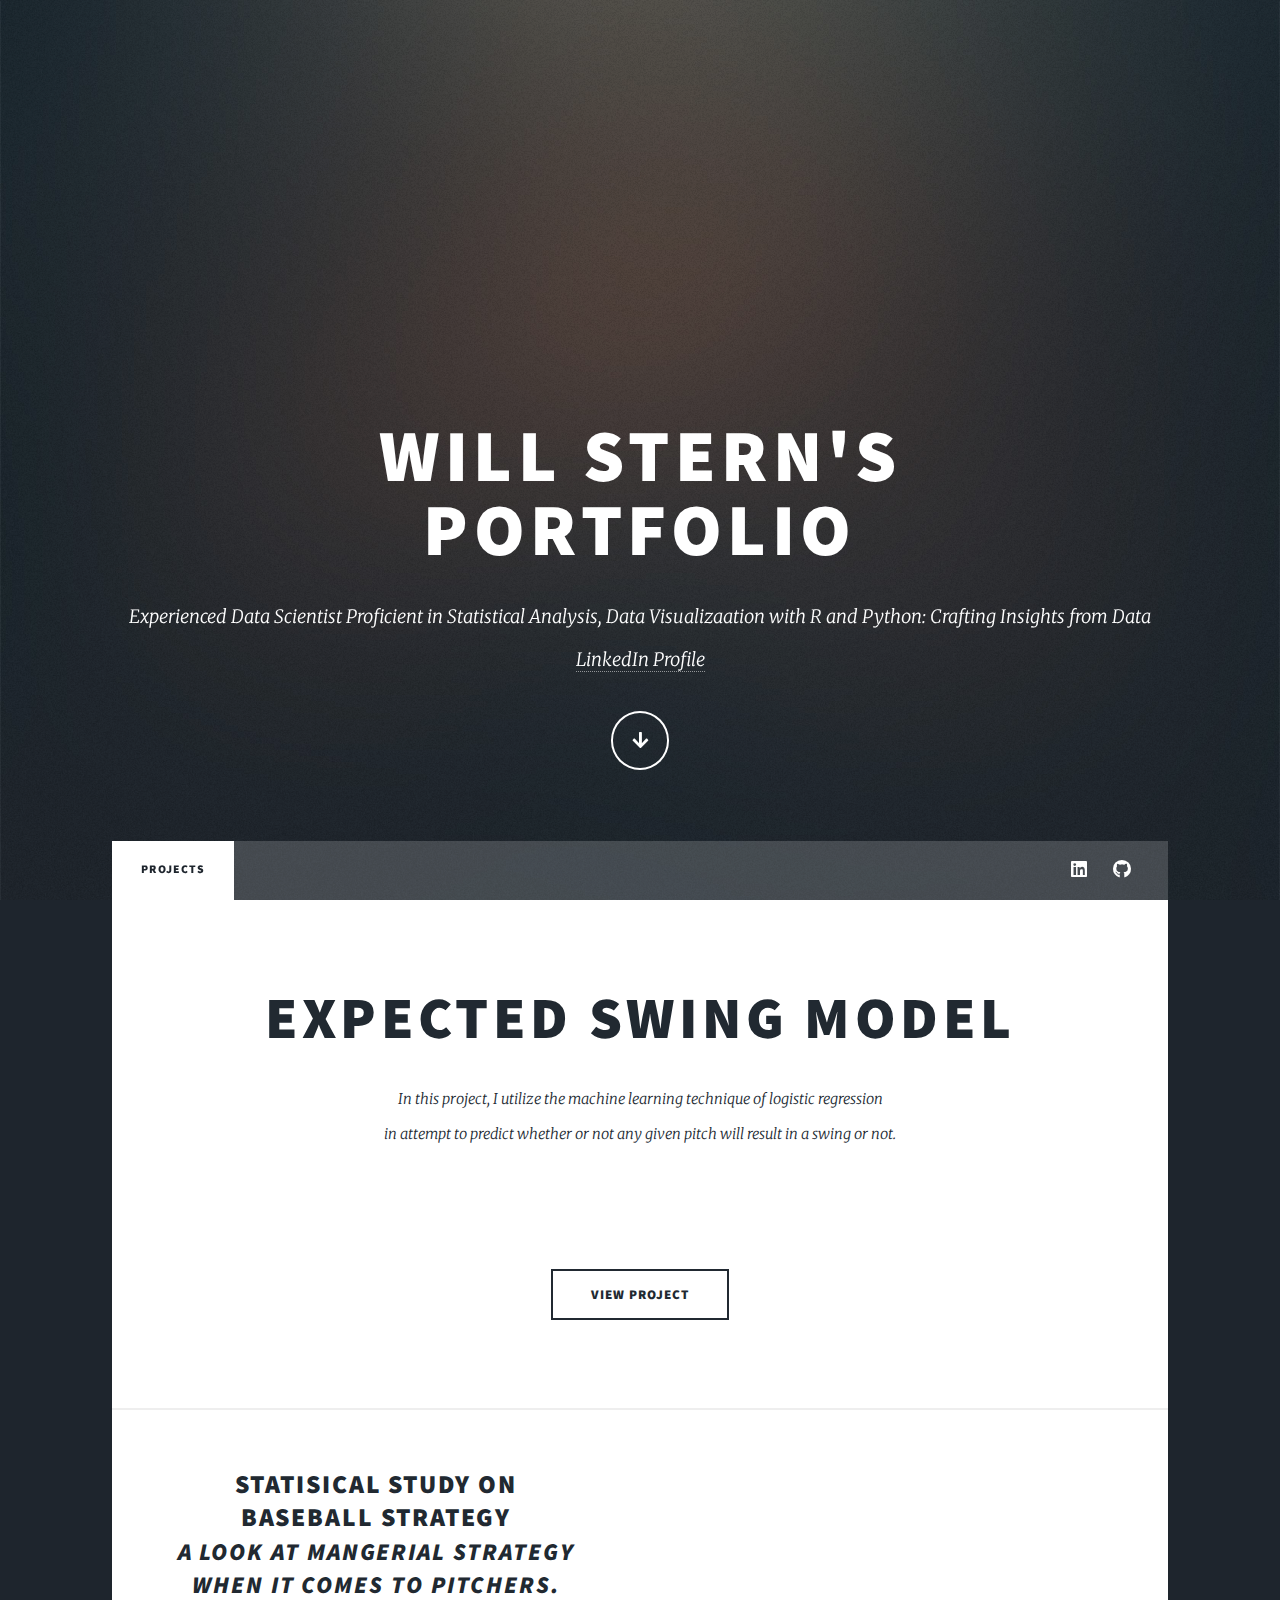
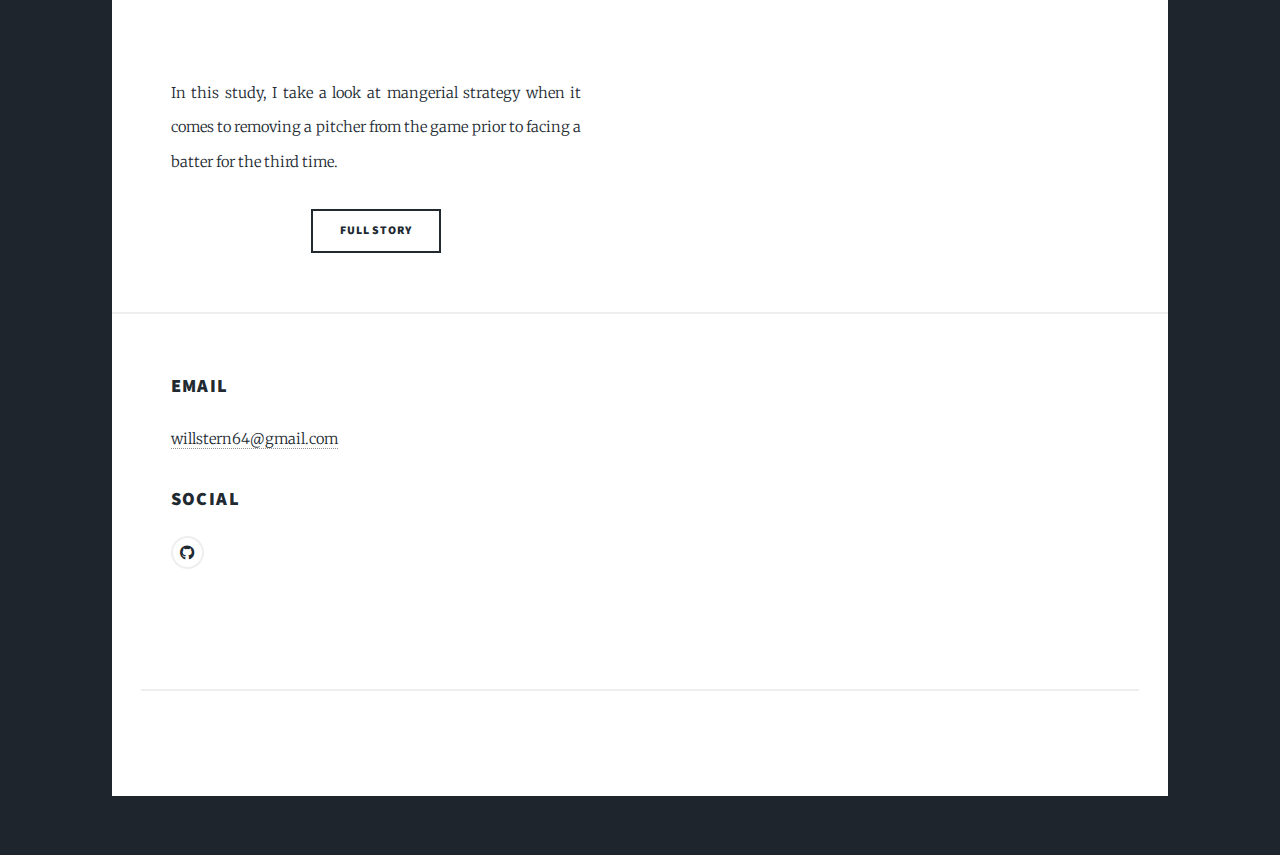
==== index.html @ 6ec664f9 "Add files via upload" ====
<!DOCTYPE HTML>
<!--
	Massively by HTML5 UP
	html5up.net | @ajlkn
	Free for personal and commercial use under the CCA 3.0 license (html5up.net/license)
-->
<html>
	<head>
		<title>Massively by HTML5 UP</title>
		<meta charset="utf-8" />
		<meta name="viewport" content="width=device-width, initial-scale=1, user-scalable=no" />
		<link rel="stylesheet" href="assets/css/main.css" />
		<noscript><link rel="stylesheet" href="assets/css/noscript.css" /></noscript>
	</head>
	<body class="is-preload">

		<!-- Wrapper -->
			<div id="wrapper" class="fade-in">

				<!-- Intro -->
					<div id="intro">
						<h1>Will Stern's<br />
						Portfolio</h1>
						<p>Experienced Data Scientist Proficient in Statistical Analysis, Data Visualizaation with R and Python: Crafting Insights from Data<br /><a href="https://www.linkedin.com/in/williamwstern/">LinkedIn Profile</a></p>
						<ul class="actions">
							<li><a href="#header" class="button icon solid solo fa-arrow-down scrolly">Continue</a></li>
						</ul>
					</div>

				<!-- Header -->
					<header id="header">
						<a href="index.html" class="logo">Portfolio</a>
					</header>

				<!-- Nav -->
					<nav id="nav">
						<ul class="links">
							<li class="active"><a href="index.html">Projects</a></li>
						</ul>
						<ul class="icons">
							<li><a href="https://www.linkedin.com/in/williamwstern/" class="icon brands fa-linkedin"><span class="label">linkedin</span></a></li>
							<li><a href="https://github.com/WillS-1/" class="icon brands fa-github"><span class="label">GitHub</span></a></li>
						</ul>
					</nav>

				<!-- Main -->
					<div id="main">

						<!-- Featured Post -->
							<article class="post featured">
								<header class="major">
									
									<h2><a href="https://github.com/WillS-1/expected_swing_model">Expected Swing Model<br /></a></h2>
									<p>In this project, I utilize the machine learning technique of logistic regression<br />
									in attempt to predict whether or not any given pitch will result in a swing or not.</p>
								</header>
								<a href="https://github.com/WillS-1/expected_swing_model" class="image main"><img src="https://www.shutterstock.com/image-photo/baseball-player-throws-ball-on-600nw-1131760214.jpg" alt="" /></a>
								<ul class="actions special">
									<li><a href="https://github.com/WillS-1/expected_swing_model" class="button large">View Project</a></li>
								</ul>
							</article>

						<!-- Posts -->
							<section class="posts">
								<article>
									<header>
										
										<h2><a href="https://github.com/WillS-1/third-time-through-lineup">Statisical Study on Baseball Strategy<br />
										<span style = "font-size: 24px; font-style: italic;">A look at mangerial strategy when it comes to pitchers.</span></a></h2>
									</header>
									<a href="https://github.com/WillS-1/third-time-through-lineup" class="image fit"><img src="http://www.publicdomainpictures.net/pictures/110000/velka/baseball-pitcher.jpg" alt="" /></a>
									<p>In this study, I take a look at mangerial strategy when it comes to
										removing a pitcher from the game prior to facing a batter for the
										third time.</p>
									<ul class="actions special">
										<li><a href="https://github.com/WillS-1/third-time-through-lineup" class="button">Full Story</a></li>
									</ul>
								</article>
								
								
								
								
								
							</section>

					


			

						<section class="split contact">
							<section>
								<h3>Email</h3>
								<p><a href="#">willstern64@gmail.com</a></p>
							</section>
							<section>
								<h3>Social</h3>
								<ul class="icons alt">
									<li><a href="https://github.com/WillS-1/" class="icon brands alt fa-github"><span class="label">GitHub</span></a></li>
								</ul>
							</section>
						</section>
					</footer>

				<!-- Copyright -->
					<div id="copyright">
						<ul><li>&copy; Untitled</li><li>Design: <a href="https://html5up.net">HTML5 UP</a></li></ul>
					</div>

			</div>

		<!-- Scripts -->
			<script src="assets/js/jquery.min.js"></script>
			<script src="assets/js/jquery.scrollex.min.js"></script>
			<script src="assets/js/jquery.scrolly.min.js"></script>
			<script src="assets/js/browser.min.js"></script>
			<script src="assets/js/breakpoints.min.js"></script>
			<script src="assets/js/util.js"></script>
			<script src="assets/js/main.js"></script>

	</body>
</html>
---- assets/css/main.css ----
@import url(fontawesome-all.min.css);
@import url("https://fonts.googleapis.com/css?family=Merriweather:300,700,300italic,700italic|Source+Sans+Pro:900");

/*
	Massively by HTML5 UP
	html5up.net | @ajlkn
	Free for personal and commercial use under the CCA 3.0 license (html5up.net/license)
*/

html, body, div, span, applet, object,
iframe, h1, h2, h3, h4, h5, h6, p, blockquote,
pre, a, abbr, acronym, address, big, cite,
code, del, dfn, em, img, ins, kbd, q, s, samp,
small, strike, strong, sub, sup, tt, var, b,
u, i, center, dl, dt, dd, ol, ul, li, fieldset,
form, label, legend, table, caption, tbody,
tfoot, thead, tr, th, td, article, aside,
canvas, details, embed, figure, figcaption,
footer, header, hgroup, menu, nav, output, ruby,
section, summary, time, mark, audio, video {
	margin: 0;
	padding: 0;
	border: 0;
	font-size: 100%;
	font: inherit;
	vertical-align: baseline;}

article, aside, details, figcaption, figure,
footer, header, hgroup, menu, nav, section {
	display: block;}

body {
	line-height: 1;
}

ol, ul {
	list-style: none;
}

blockquote, q {
	quotes: none;
}

	blockquote:before, blockquote:after, q:before, q:after {
		content: '';
		content: none;
	}

table {
	border-collapse: collapse;
	border-spacing: 0;
}

body {
	-webkit-text-size-adjust: none;
}

mark {
	background-color: transparent;
	color: inherit;
}

input::-moz-focus-inner {
	border: 0;
	padding: 0;
}

input, select, textarea {
	-moz-appearance: none;
	-webkit-appearance: none;
	-ms-appearance: none;
	appearance: none;
}

/* Basic */

	@-ms-viewport {
		width: device-width;
	}

	body {
		-ms-overflow-style: scrollbar;
	}

	@media screen and (max-width: 480px) {

		html, body {
			min-width: 320px;
		}

	}

	html {
		box-sizing: border-box;
	}

	*, *:before, *:after {
		box-sizing: inherit;
	}

	body {
		background-color: #1e252d;
	}

		body.is-preload *, body.is-preload *:before, body.is-preload *:after {
			-moz-animation: none !important;
			-webkit-animation: none !important;
			-ms-animation: none !important;
			animation: none !important;
			-moz-transition: none !important;
			-webkit-transition: none !important;
			-ms-transition: none !important;
			transition: none !important;
		}

/* Type */

	html {
		font-size: 16pt;
	}

		@media screen and (max-width: 1680px) {

			html {
				font-size: 12pt;
			}

		}

		@media screen and (max-width: 1280px) {

			html {
				font-size: 11pt;
			}

		}

		@media screen and (max-width: 360px) {

			html {
				font-size: 10pt;
			}

		}

	body {
		color: #212931;
	}

	body, input, select, textarea {
		font-family: "Merriweather", Georgia, serif;
		font-weight: 300;
		font-size: 1rem;
		line-height: 2.375;
	}

	a {
		-moz-transition: color 0.2s ease-in-out, background-color 0.2s ease-in-out, border-color 0.2s ease-in-out, box-shadow 0.2s ease-in-out;
		-webkit-transition: color 0.2s ease-in-out, background-color 0.2s ease-in-out, border-color 0.2s ease-in-out, box-shadow 0.2s ease-in-out;
		-ms-transition: color 0.2s ease-in-out, background-color 0.2s ease-in-out, border-color 0.2s ease-in-out, box-shadow 0.2s ease-in-out;
		transition: color 0.2s ease-in-out, background-color 0.2s ease-in-out, border-color 0.2s ease-in-out, box-shadow 0.2s ease-in-out;
		border-bottom: dotted 1px;
		text-decoration: none;
	}

		a:hover {
			border-bottom-color: transparent;
		}

	strong, b {
		font-weight: 600;
	}

	em, i {
		font-style: italic;
	}

	p {
		text-align: justify;
		margin: 0 0 2rem 0;
	}

	h1, h2, h3, h4, h5, h6 {
		font-family: "Source Sans Pro", Helvetica, sans-serif;
		font-weight: 900;
		line-height: 1.5;
		letter-spacing: 0.075em;
		text-transform: uppercase;
		margin: 0 0 1rem 0;
	}

		h1 a, h2 a, h3 a, h4 a, h5 a, h6 a {
			border-bottom: 0;
			color: inherit;
			text-decoration: none;
		}

	h1 {
		font-size: 4rem;
		line-height: 1.1;
		margin: 0 0 2rem 0;
	}

	h2 {
		font-size: 1.75rem;
		line-height: 1.3;
		margin: 0 0 1.5rem 0;
	}

	h3 {
		font-size: 1.25rem;
		margin: 0 0 1.5rem 0;
	}

	h4 {
		font-size: 1rem;
	}

	h5 {
		font-size: 0.9rem;
	}

	h6 {
		font-size: 0.8rem;
	}

	sub {
		font-size: 0.8rem;
		position: relative;
		top: 0.5rem;
	}

	sup {
		font-size: 0.8rem;
		position: relative;
		top: -0.5rem;
	}

	blockquote {
		border-left: solid 4px;
		font-style: italic;
		margin: 0 0 2rem 0;
		padding: 0.5rem 0 0.5rem 2rem;
	}

	code {
		border: solid 2px;
		font-family: "Courier New", monospace;
		font-size: 0.9rem;
		margin: 0 0.25rem;
		padding: 0.25rem 0.65rem;
	}

	pre {
		-webkit-overflow-scrolling: touch;
		font-family: "Courier New", monospace;
		font-size: 0.9rem;
		margin: 0 0 2rem 0;
	}

		pre code {
			display: block;
			line-height: 1.75;
			padding: 1rem 1.5rem;
			overflow-x: auto;
		}

	hr {
		border: 0;
		border-bottom: solid 2px;
		margin: 3rem 0;
	}

		hr.major {
			margin: 5rem 0;
		}

	.align-left {
		text-align: left;
	}

	.align-center {
		text-align: center;
	}

	.align-right {
		text-align: right;
	}

	input, select, textarea {
		color: #212931;
	}

	a {
		color: #212931;
		border-bottom-color: rgba(33, 41, 49, 0.5);
	}

		a:hover {
			border-bottom-color: transparent;
			color: #18bfef !important;
		}

	strong, b {
		color: #212931;
	}

	h1, h2, h3, h4, h5, h6 {
		color: #212931;
	}

	blockquote {
		border-left-color: #eeeeee;
	}

	code {
		background: rgba(220, 220, 220, 0.25);
		border-color: #eeeeee;
	}

	hr {
		border-bottom-color: #eeeeee;
	}

/* Row */

	.row {
		display: flex;
		flex-wrap: wrap;
		box-sizing: border-box;
		align-items: stretch;
	}

		.row > * {
			box-sizing: border-box;
		}

		.row.gtr-uniform > * > :last-child {
			margin-bottom: 0;
		}

		.row.aln-left {
			justify-content: flex-start;
		}

		.row.aln-center {
			justify-content: center;
		}

		.row.aln-right {
			justify-content: flex-end;
		}

		.row.aln-top {
			align-items: flex-start;
		}

		.row.aln-middle {
			align-items: center;
		}

		.row.aln-bottom {
			align-items: flex-end;
		}

		.row > .imp {
			order: -1;
		}

		.row > .col-1 {
			width: 8.33333%;
		}

		.row > .off-1 {
			margin-left: 8.33333%;
		}

		.row > .col-2 {
			width: 16.66667%;
		}

		.row > .off-2 {
			margin-left: 16.66667%;
		}

		.row > .col-3 {
			width: 25%;
		}

		.row > .off-3 {
			margin-left: 25%;
		}

		.row > .col-4 {
			width: 33.33333%;
		}

		.row > .off-4 {
			margin-left: 33.33333%;
		}

		.row > .col-5 {
			width: 41.66667%;
		}

		.row > .off-5 {
			margin-left: 41.66667%;
		}

		.row > .col-6 {
			width: 50%;
		}

		.row > .off-6 {
			margin-left: 50%;
		}

		.row > .col-7 {
			width: 58.33333%;
		}

		.row > .off-7 {
			margin-left: 58.33333%;
		}

		.row > .col-8 {
			width: 66.66667%;
		}

		.row > .off-8 {
			margin-left: 66.66667%;
		}

		.row > .col-9 {
			width: 75%;
		}

		.row > .off-9 {
			margin-left: 75%;
		}

		.row > .col-10 {
			width: 83.33333%;
		}

		.row > .off-10 {
			margin-left: 83.33333%;
		}

		.row > .col-11 {
			width: 91.66667%;
		}

		.row > .off-11 {
			margin-left: 91.66667%;
		}

		.row > .col-12 {
			width: 100%;
		}

		.row > .off-12 {
			margin-left: 100%;
		}

		.row.gtr-0 {
			margin-top: 0;
			margin-left: 0rem;
		}

			.row.gtr-0 > * {
				padding: 0 0 0 0rem;
			}

			.row.gtr-0.gtr-uniform {
				margin-top: 0rem;
			}

				.row.gtr-0.gtr-uniform > * {
					padding-top: 0rem;
				}

		.row.gtr-25 {
			margin-top: 0;
			margin-left: -0.375rem;
		}

			.row.gtr-25 > * {
				padding: 0 0 0 0.375rem;
			}

			.row.gtr-25.gtr-uniform {
				margin-top: -0.375rem;
			}

				.row.gtr-25.gtr-uniform > * {
					padding-top: 0.375rem;
				}

		.row.gtr-50 {
			margin-top: 0;
			margin-left: -0.75rem;
		}

			.row.gtr-50 > * {
				padding: 0 0 0 0.75rem;
			}

			.row.gtr-50.gtr-uniform {
				margin-top: -0.75rem;
			}

				.row.gtr-50.gtr-uniform > * {
					padding-top: 0.75rem;
				}

		.row {
			margin-top: 0;
			margin-left: -1.5rem;
		}

			.row > * {
				padding: 0 0 0 1.5rem;
			}

			.row.gtr-uniform {
				margin-top: -1.5rem;
			}

				.row.gtr-uniform > * {
					padding-top: 1.5rem;
				}

		.row.gtr-150 {
			margin-top: 0;
			margin-left: -2.25rem;
		}

			.row.gtr-150 > * {
				padding: 0 0 0 2.25rem;
			}

			.row.gtr-150.gtr-uniform {
				margin-top: -2.25rem;
			}

				.row.gtr-150.gtr-uniform > * {
					padding-top: 2.25rem;
				}

		.row.gtr-200 {
			margin-top: 0;
			margin-left: -3rem;
		}

			.row.gtr-200 > * {
				padding: 0 0 0 3rem;
			}

			.row.gtr-200.gtr-uniform {
				margin-top: -3rem;
			}

				.row.gtr-200.gtr-uniform > * {
					padding-top: 3rem;
				}

		@media screen and (max-width: 1680px) {

			.row {
				display: flex;
				flex-wrap: wrap;
				box-sizing: border-box;
				align-items: stretch;
			}

				.row > * {
					box-sizing: border-box;
				}

				.row.gtr-uniform > * > :last-child {
					margin-bottom: 0;
				}

				.row.aln-left {
					justify-content: flex-start;
				}

				.row.aln-center {
					justify-content: center;
				}

				.row.aln-right {
					justify-content: flex-end;
				}

				.row.aln-top {
					align-items: flex-start;
				}

				.row.aln-middle {
					align-items: center;
				}

				.row.aln-bottom {
					align-items: flex-end;
				}

				.row > .imp-xlarge {
					order: -1;
				}

				.row > .col-1-xlarge {
					width: 8.33333%;
				}

				.row > .off-1-xlarge {
					margin-left: 8.33333%;
				}

				.row > .col-2-xlarge {
					width: 16.66667%;
				}

				.row > .off-2-xlarge {
					margin-left: 16.66667%;
				}

				.row > .col-3-xlarge {
					width: 25%;
				}

				.row > .off-3-xlarge {
					margin-left: 25%;
				}

				.row > .col-4-xlarge {
					width: 33.33333%;
				}

				.row > .off-4-xlarge {
					margin-left: 33.33333%;
				}

				.row > .col-5-xlarge {
					width: 41.66667%;
				}

				.row > .off-5-xlarge {
					margin-left: 41.66667%;
				}

				.row > .col-6-xlarge {
					width: 50%;
				}

				.row > .off-6-xlarge {
					margin-left: 50%;
				}

				.row > .col-7-xlarge {
					width: 58.33333%;
				}

				.row > .off-7-xlarge {
					margin-left: 58.33333%;
				}

				.row > .col-8-xlarge {
					width: 66.66667%;
				}

				.row > .off-8-xlarge {
					margin-left: 66.66667%;
				}

				.row > .col-9-xlarge {
					width: 75%;
				}

				.row > .off-9-xlarge {
					margin-left: 75%;
				}

				.row > .col-10-xlarge {
					width: 83.33333%;
				}

				.row > .off-10-xlarge {
					margin-left: 83.33333%;
				}

				.row > .col-11-xlarge {
					width: 91.66667%;
				}

				.row > .off-11-xlarge {
					margin-left: 91.66667%;
				}

				.row > .col-12-xlarge {
					width: 100%;
				}

				.row > .off-12-xlarge {
					margin-left: 100%;
				}

				.row.gtr-0 {
					margin-top: 0;
					margin-left: 0rem;
				}

					.row.gtr-0 > * {
						padding: 0 0 0 0rem;
					}

					.row.gtr-0.gtr-uniform {
						margin-top: 0rem;
					}

						.row.gtr-0.gtr-uniform > * {
							padding-top: 0rem;
						}

				.row.gtr-25 {
					margin-top: 0;
					margin-left: -0.375rem;
				}

					.row.gtr-25 > * {
						padding: 0 0 0 0.375rem;
					}

					.row.gtr-25.gtr-uniform {
						margin-top: -0.375rem;
					}

						.row.gtr-25.gtr-uniform > * {
							padding-top: 0.375rem;
						}

				.row.gtr-50 {
					margin-top: 0;
					margin-left: -0.75rem;
				}

					.row.gtr-50 > * {
						padding: 0 0 0 0.75rem;
					}

					.row.gtr-50.gtr-uniform {
						margin-top: -0.75rem;
					}

						.row.gtr-50.gtr-uniform > * {
							padding-top: 0.75rem;
						}

				.row {
					margin-top: 0;
					margin-left: -1.5rem;
				}

					.row > * {
						padding: 0 0 0 1.5rem;
					}

					.row.gtr-uniform {
						margin-top: -1.5rem;
					}

						.row.gtr-uniform > * {
							padding-top: 1.5rem;
						}

				.row.gtr-150 {
					margin-top: 0;
					margin-left: -2.25rem;
				}

					.row.gtr-150 > * {
						padding: 0 0 0 2.25rem;
					}

					.row.gtr-150.gtr-uniform {
						margin-top: -2.25rem;
					}

						.row.gtr-150.gtr-uniform > * {
							padding-top: 2.25rem;
						}

				.row.gtr-200 {
					margin-top: 0;
					margin-left: -3rem;
				}

					.row.gtr-200 > * {
						padding: 0 0 0 3rem;
					}

					.row.gtr-200.gtr-uniform {
						margin-top: -3rem;
					}

						.row.gtr-200.gtr-uniform > * {
							padding-top: 3rem;
						}

		}

		@media screen and (max-width: 1280px) {

			.row {
				display: flex;
				flex-wrap: wrap;
				box-sizing: border-box;
				align-items: stretch;
			}

				.row > * {
					box-sizing: border-box;
				}

				.row.gtr-uniform > * > :last-child {
					margin-bottom: 0;
				}

				.row.aln-left {
					justify-content: flex-start;
				}

				.row.aln-center {
					justify-content: center;
				}

				.row.aln-right {
					justify-content: flex-end;
				}

				.row.aln-top {
					align-items: flex-start;
				}

				.row.aln-middle {
					align-items: center;
				}

				.row.aln-bottom {
					align-items: flex-end;
				}

				.row > .imp-large {
					order: -1;
				}

				.row > .col-1-large {
					width: 8.33333%;
				}

				.row > .off-1-large {
					margin-left: 8.33333%;
				}

				.row > .col-2-large {
					width: 16.66667%;
				}

				.row > .off-2-large {
					margin-left: 16.66667%;
				}

				.row > .col-3-large {
					width: 25%;
				}

				.row > .off-3-large {
					margin-left: 25%;
				}

				.row > .col-4-large {
					width: 33.33333%;
				}

				.row > .off-4-large {
					margin-left: 33.33333%;
				}

				.row > .col-5-large {
					width: 41.66667%;
				}

				.row > .off-5-large {
					margin-left: 41.66667%;
				}

				.row > .col-6-large {
					width: 50%;
				}

				.row > .off-6-large {
					margin-left: 50%;
				}

				.row > .col-7-large {
					width: 58.33333%;
				}

				.row > .off-7-large {
					margin-left: 58.33333%;
				}

				.row > .col-8-large {
					width: 66.66667%;
				}

				.row > .off-8-large {
					margin-left: 66.66667%;
				}

				.row > .col-9-large {
					width: 75%;
				}

				.row > .off-9-large {
					margin-left: 75%;
				}

				.row > .col-10-large {
					width: 83.33333%;
				}

				.row > .off-10-large {
					margin-left: 83.33333%;
				}

				.row > .col-11-large {
					width: 91.66667%;
				}

				.row > .off-11-large {
					margin-left: 91.66667%;
				}

				.row > .col-12-large {
					width: 100%;
				}

				.row > .off-12-large {
					margin-left: 100%;
				}

				.row.gtr-0 {
					margin-top: 0;
					margin-left: 0rem;
				}

					.row.gtr-0 > * {
						padding: 0 0 0 0rem;
					}

					.row.gtr-0.gtr-uniform {
						margin-top: 0rem;
					}

						.row.gtr-0.gtr-uniform > * {
							padding-top: 0rem;
						}

				.row.gtr-25 {
					margin-top: 0;
					margin-left: -0.375rem;
				}

					.row.gtr-25 > * {
						padding: 0 0 0 0.375rem;
					}

					.row.gtr-25.gtr-uniform {
						margin-top: -0.375rem;
					}

						.row.gtr-25.gtr-uniform > * {
							padding-top: 0.375rem;
						}

				.row.gtr-50 {
					margin-top: 0;
					margin-left: -0.75rem;
				}

					.row.gtr-50 > * {
						padding: 0 0 0 0.75rem;
					}

					.row.gtr-50.gtr-uniform {
						margin-top: -0.75rem;
					}

						.row.gtr-50.gtr-uniform > * {
							padding-top: 0.75rem;
						}

				.row {
					margin-top: 0;
					margin-left: -1.5rem;
				}

					.row > * {
						padding: 0 0 0 1.5rem;
					}

					.row.gtr-uniform {
						margin-top: -1.5rem;
					}

						.row.gtr-uniform > * {
							padding-top: 1.5rem;
						}

				.row.gtr-150 {
					margin-top: 0;
					margin-left: -2.25rem;
				}

					.row.gtr-150 > * {
						padding: 0 0 0 2.25rem;
					}

					.row.gtr-150.gtr-uniform {
						margin-top: -2.25rem;
					}

						.row.gtr-150.gtr-uniform > * {
							padding-top: 2.25rem;
						}

				.row.gtr-200 {
					margin-top: 0;
					margin-left: -3rem;
				}

					.row.gtr-200 > * {
						padding: 0 0 0 3rem;
					}

					.row.gtr-200.gtr-uniform {
						margin-top: -3rem;
					}

						.row.gtr-200.gtr-uniform > * {
							padding-top: 3rem;
						}

		}

		@media screen and (max-width: 980px) {

			.row {
				display: flex;
				flex-wrap: wrap;
				box-sizing: border-box;
				align-items: stretch;
			}

				.row > * {
					box-sizing: border-box;
				}

				.row.gtr-uniform > * > :last-child {
					margin-bottom: 0;
				}

				.row.aln-left {
					justify-content: flex-start;
				}

				.row.aln-center {
					justify-content: center;
				}

				.row.aln-right {
					justify-content: flex-end;
				}

				.row.aln-top {
					align-items: flex-start;
				}

				.row.aln-middle {
					align-items: center;
				}

				.row.aln-bottom {
					align-items: flex-end;
				}

				.row > .imp-medium {
					order: -1;
				}

				.row > .col-1-medium {
					width: 8.33333%;
				}

				.row > .off-1-medium {
					margin-left: 8.33333%;
				}

				.row > .col-2-medium {
					width: 16.66667%;
				}

				.row > .off-2-medium {
					margin-left: 16.66667%;
				}

				.row > .col-3-medium {
					width: 25%;
				}

				.row > .off-3-medium {
					margin-left: 25%;
				}

				.row > .col-4-medium {
					width: 33.33333%;
				}

				.row > .off-4-medium {
					margin-left: 33.33333%;
				}

				.row > .col-5-medium {
					width: 41.66667%;
				}

				.row > .off-5-medium {
					margin-left: 41.66667%;
				}

				.row > .col-6-medium {
					width: 50%;
				}

				.row > .off-6-medium {
					margin-left: 50%;
				}

				.row > .col-7-medium {
					width: 58.33333%;
				}

				.row > .off-7-medium {
					margin-left: 58.33333%;
				}

				.row > .col-8-medium {
					width: 66.66667%;
				}

				.row > .off-8-medium {
					margin-left: 66.66667%;
				}

				.row > .col-9-medium {
					width: 75%;
				}

				.row > .off-9-medium {
					margin-left: 75%;
				}

				.row > .col-10-medium {
					width: 83.33333%;
				}

				.row > .off-10-medium {
					margin-left: 83.33333%;
				}

				.row > .col-11-medium {
					width: 91.66667%;
				}

				.row > .off-11-medium {
					margin-left: 91.66667%;
				}

				.row > .col-12-medium {
					width: 100%;
				}

				.row > .off-12-medium {
					margin-left: 100%;
				}

				.row.gtr-0 {
					margin-top: 0;
					margin-left: 0rem;
				}

					.row.gtr-0 > * {
						padding: 0 0 0 0rem;
					}

					.row.gtr-0.gtr-uniform {
						margin-top: 0rem;
					}

						.row.gtr-0.gtr-uniform > * {
							padding-top: 0rem;
						}

				.row.gtr-25 {
					margin-top: 0;
					margin-left: -0.375rem;
				}

					.row.gtr-25 > * {
						padding: 0 0 0 0.375rem;
					}

					.row.gtr-25.gtr-uniform {
						margin-top: -0.375rem;
					}

						.row.gtr-25.gtr-uniform > * {
							padding-top: 0.375rem;
						}

				.row.gtr-50 {
					margin-top: 0;
					margin-left: -0.75rem;
				}

					.row.gtr-50 > * {
						padding: 0 0 0 0.75rem;
					}

					.row.gtr-50.gtr-uniform {
						margin-top: -0.75rem;
					}

						.row.gtr-50.gtr-uniform > * {
							padding-top: 0.75rem;
						}

				.row {
					margin-top: 0;
					margin-left: -1.5rem;
				}

					.row > * {
						padding: 0 0 0 1.5rem;
					}

					.row.gtr-uniform {
						margin-top: -1.5rem;
					}

						.row.gtr-uniform > * {
							padding-top: 1.5rem;
						}

				.row.gtr-150 {
					margin-top: 0;
					margin-left: -2.25rem;
				}

					.row.gtr-150 > * {
						padding: 0 0 0 2.25rem;
					}

					.row.gtr-150.gtr-uniform {
						margin-top: -2.25rem;
					}

						.row.gtr-150.gtr-uniform > * {
							padding-top: 2.25rem;
						}

				.row.gtr-200 {
					margin-top: 0;
					margin-left: -3rem;
				}

					.row.gtr-200 > * {
						padding: 0 0 0 3rem;
					}

					.row.gtr-200.gtr-uniform {
						margin-top: -3rem;
					}

						.row.gtr-200.gtr-uniform > * {
							padding-top: 3rem;
						}

		}

		@media screen and (max-width: 736px) {

			.row {
				display: flex;
				flex-wrap: wrap;
				box-sizing: border-box;
				align-items: stretch;
			}

				.row > * {
					box-sizing: border-box;
				}

				.row.gtr-uniform > * > :last-child {
					margin-bottom: 0;
				}

				.row.aln-left {
					justify-content: flex-start;
				}

				.row.aln-center {
					justify-content: center;
				}

				.row.aln-right {
					justify-content: flex-end;
				}

				.row.aln-top {
					align-items: flex-start;
				}

				.row.aln-middle {
					align-items: center;
				}

				.row.aln-bottom {
					align-items: flex-end;
				}

				.row > .imp-small {
					order: -1;
				}

				.row > .col-1-small {
					width: 8.33333%;
				}

				.row > .off-1-small {
					margin-left: 8.33333%;
				}

				.row > .col-2-small {
					width: 16.66667%;
				}

				.row > .off-2-small {
					margin-left: 16.66667%;
				}

				.row > .col-3-small {
					width: 25%;
				}

				.row > .off-3-small {
					margin-left: 25%;
				}

				.row > .col-4-small {
					width: 33.33333%;
				}

				.row > .off-4-small {
					margin-left: 33.33333%;
				}

				.row > .col-5-small {
					width: 41.66667%;
				}

				.row > .off-5-small {
					margin-left: 41.66667%;
				}

				.row > .col-6-small {
					width: 50%;
				}

				.row > .off-6-small {
					margin-left: 50%;
				}

				.row > .col-7-small {
					width: 58.33333%;
				}

				.row > .off-7-small {
					margin-left: 58.33333%;
				}

				.row > .col-8-small {
					width: 66.66667%;
				}

				.row > .off-8-small {
					margin-left: 66.66667%;
				}

				.row > .col-9-small {
					width: 75%;
				}

				.row > .off-9-small {
					margin-left: 75%;
				}

				.row > .col-10-small {
					width: 83.33333%;
				}

				.row > .off-10-small {
					margin-left: 83.33333%;
				}

				.row > .col-11-small {
					width: 91.66667%;
				}

				.row > .off-11-small {
					margin-left: 91.66667%;
				}

				.row > .col-12-small {
					width: 100%;
				}

				.row > .off-12-small {
					margin-left: 100%;
				}

				.row.gtr-0 {
					margin-top: 0;
					margin-left: 0rem;
				}

					.row.gtr-0 > * {
						padding: 0 0 0 0rem;
					}

					.row.gtr-0.gtr-uniform {
						margin-top: 0rem;
					}

						.row.gtr-0.gtr-uniform > * {
							padding-top: 0rem;
						}

				.row.gtr-25 {
					margin-top: 0;
					margin-left: -0.375rem;
				}

					.row.gtr-25 > * {
						padding: 0 0 0 0.375rem;
					}

					.row.gtr-25.gtr-uniform {
						margin-top: -0.375rem;
					}

						.row.gtr-25.gtr-uniform > * {
							padding-top: 0.375rem;
						}

				.row.gtr-50 {
					margin-top: 0;
					margin-left: -0.75rem;
				}

					.row.gtr-50 > * {
						padding: 0 0 0 0.75rem;
					}

					.row.gtr-50.gtr-uniform {
						margin-top: -0.75rem;
					}

						.row.gtr-50.gtr-uniform > * {
							padding-top: 0.75rem;
						}

				.row {
					margin-top: 0;
					margin-left: -1.5rem;
				}

					.row > * {
						padding: 0 0 0 1.5rem;
					}

					.row.gtr-uniform {
						margin-top: -1.5rem;
					}

						.row.gtr-uniform > * {
							padding-top: 1.5rem;
						}

				.row.gtr-150 {
					margin-top: 0;
					margin-left: -2.25rem;
				}

					.row.gtr-150 > * {
						padding: 0 0 0 2.25rem;
					}

					.row.gtr-150.gtr-uniform {
						margin-top: -2.25rem;
					}

						.row.gtr-150.gtr-uniform > * {
							padding-top: 2.25rem;
						}

				.row.gtr-200 {
					margin-top: 0;
					margin-left: -3rem;
				}

					.row.gtr-200 > * {
						padding: 0 0 0 3rem;
					}

					.row.gtr-200.gtr-uniform {
						margin-top: -3rem;
					}

						.row.gtr-200.gtr-uniform > * {
							padding-top: 3rem;
						}

		}

		@media screen and (max-width: 480px) {

			.row {
				display: flex;
				flex-wrap: wrap;
				box-sizing: border-box;
				align-items: stretch;
			}

				.row > * {
					box-sizing: border-box;
				}

				.row.gtr-uniform > * > :last-child {
					margin-bottom: 0;
				}

				.row.aln-left {
					justify-content: flex-start;
				}

				.row.aln-center {
					justify-content: center;
				}

				.row.aln-right {
					justify-content: flex-end;
				}

				.row.aln-top {
					align-items: flex-start;
				}

				.row.aln-middle {
					align-items: center;
				}

				.row.aln-bottom {
					align-items: flex-end;
				}

				.row > .imp-xsmall {
					order: -1;
				}

				.row > .col-1-xsmall {
					width: 8.33333%;
				}

				.row > .off-1-xsmall {
					margin-left: 8.33333%;
				}

				.row > .col-2-xsmall {
					width: 16.66667%;
				}

				.row > .off-2-xsmall {
					margin-left: 16.66667%;
				}

				.row > .col-3-xsmall {
					width: 25%;
				}

				.row > .off-3-xsmall {
					margin-left: 25%;
				}

				.row > .col-4-xsmall {
					width: 33.33333%;
				}

				.row > .off-4-xsmall {
					margin-left: 33.33333%;
				}

				.row > .col-5-xsmall {
					width: 41.66667%;
				}

				.row > .off-5-xsmall {
					margin-left: 41.66667%;
				}

				.row > .col-6-xsmall {
					width: 50%;
				}

				.row > .off-6-xsmall {
					margin-left: 50%;
				}

				.row > .col-7-xsmall {
					width: 58.33333%;
				}

				.row > .off-7-xsmall {
					margin-left: 58.33333%;
				}

				.row > .col-8-xsmall {
					width: 66.66667%;
				}

				.row > .off-8-xsmall {
					margin-left: 66.66667%;
				}

				.row > .col-9-xsmall {
					width: 75%;
				}

				.row > .off-9-xsmall {
					margin-left: 75%;
				}

				.row > .col-10-xsmall {
					width: 83.33333%;
				}

				.row > .off-10-xsmall {
					margin-left: 83.33333%;
				}

				.row > .col-11-xsmall {
					width: 91.66667%;
				}

				.row > .off-11-xsmall {
					margin-left: 91.66667%;
				}

				.row > .col-12-xsmall {
					width: 100%;
				}

				.row > .off-12-xsmall {
					margin-left: 100%;
				}

				.row.gtr-0 {
					margin-top: 0;
					margin-left: 0rem;
				}

					.row.gtr-0 > * {
						padding: 0 0 0 0rem;
					}

					.row.gtr-0.gtr-uniform {
						margin-top: 0rem;
					}

						.row.gtr-0.gtr-uniform > * {
							padding-top: 0rem;
						}

				.row.gtr-25 {
					margin-top: 0;
					margin-left: -0.375rem;
				}

					.row.gtr-25 > * {
						padding: 0 0 0 0.375rem;
					}

					.row.gtr-25.gtr-uniform {
						margin-top: -0.375rem;
					}

						.row.gtr-25.gtr-uniform > * {
							padding-top: 0.375rem;
						}

				.row.gtr-50 {
					margin-top: 0;
					margin-left: -0.75rem;
				}

					.row.gtr-50 > * {
						padding: 0 0 0 0.75rem;
					}

					.row.gtr-50.gtr-uniform {
						margin-top: -0.75rem;
					}

						.row.gtr-50.gtr-uniform > * {
							padding-top: 0.75rem;
						}

				.row {
					margin-top: 0;
					margin-left: -1.5rem;
				}

					.row > * {
						padding: 0 0 0 1.5rem;
					}

					.row.gtr-uniform {
						margin-top: -1.5rem;
					}

						.row.gtr-uniform > * {
							padding-top: 1.5rem;
						}

				.row.gtr-150 {
					margin-top: 0;
					margin-left: -2.25rem;
				}

					.row.gtr-150 > * {
						padding: 0 0 0 2.25rem;
					}

					.row.gtr-150.gtr-uniform {
						margin-top: -2.25rem;
					}

						.row.gtr-150.gtr-uniform > * {
							padding-top: 2.25rem;
						}

				.row.gtr-200 {
					margin-top: 0;
					margin-left: -3rem;
				}

					.row.gtr-200 > * {
						padding: 0 0 0 3rem;
					}

					.row.gtr-200.gtr-uniform {
						margin-top: -3rem;
					}

						.row.gtr-200.gtr-uniform > * {
							padding-top: 3rem;
						}

		}

		@media screen and (max-width: 360px) {

			.row {
				display: flex;
				flex-wrap: wrap;
				box-sizing: border-box;
				align-items: stretch;
			}

				.row > * {
					box-sizing: border-box;
				}

				.row.gtr-uniform > * > :last-child {
					margin-bottom: 0;
				}

				.row.aln-left {
					justify-content: flex-start;
				}

				.row.aln-center {
					justify-content: center;
				}

				.row.aln-right {
					justify-content: flex-end;
				}

				.row.aln-top {
					align-items: flex-start;
				}

				.row.aln-middle {
					align-items: center;
				}

				.row.aln-bottom {
					align-items: flex-end;
				}

				.row > .imp-xxsmall {
					order: -1;
				}

				.row > .col-1-xxsmall {
					width: 8.33333%;
				}

				.row > .off-1-xxsmall {
					margin-left: 8.33333%;
				}

				.row > .col-2-xxsmall {
					width: 16.66667%;
				}

				.row > .off-2-xxsmall {
					margin-left: 16.66667%;
				}

				.row > .col-3-xxsmall {
					width: 25%;
				}

				.row > .off-3-xxsmall {
					margin-left: 25%;
				}

				.row > .col-4-xxsmall {
					width: 33.33333%;
				}

				.row > .off-4-xxsmall {
					margin-left: 33.33333%;
				}

				.row > .col-5-xxsmall {
					width: 41.66667%;
				}

				.row > .off-5-xxsmall {
					margin-left: 41.66667%;
				}

				.row > .col-6-xxsmall {
					width: 50%;
				}

				.row > .off-6-xxsmall {
					margin-left: 50%;
				}

				.row > .col-7-xxsmall {
					width: 58.33333%;
				}

				.row > .off-7-xxsmall {
					margin-left: 58.33333%;
				}

				.row > .col-8-xxsmall {
					width: 66.66667%;
				}

				.row > .off-8-xxsmall {
					margin-left: 66.66667%;
				}

				.row > .col-9-xxsmall {
					width: 75%;
				}

				.row > .off-9-xxsmall {
					margin-left: 75%;
				}

				.row > .col-10-xxsmall {
					width: 83.33333%;
				}

				.row > .off-10-xxsmall {
					margin-left: 83.33333%;
				}

				.row > .col-11-xxsmall {
					width: 91.66667%;
				}

				.row > .off-11-xxsmall {
					margin-left: 91.66667%;
				}

				.row > .col-12-xxsmall {
					width: 100%;
				}

				.row > .off-12-xxsmall {
					margin-left: 100%;
				}

				.row.gtr-0 {
					margin-top: 0;
					margin-left: 0rem;
				}

					.row.gtr-0 > * {
						padding: 0 0 0 0rem;
					}

					.row.gtr-0.gtr-uniform {
						margin-top: 0rem;
					}

						.row.gtr-0.gtr-uniform > * {
							padding-top: 0rem;
						}

				.row.gtr-25 {
					margin-top: 0;
					margin-left: -0.375rem;
				}

					.row.gtr-25 > * {
						padding: 0 0 0 0.375rem;
					}

					.row.gtr-25.gtr-uniform {
						margin-top: -0.375rem;
					}

						.row.gtr-25.gtr-uniform > * {
							padding-top: 0.375rem;
						}

				.row.gtr-50 {
					margin-top: 0;
					margin-left: -0.75rem;
				}

					.row.gtr-50 > * {
						padding: 0 0 0 0.75rem;
					}

					.row.gtr-50.gtr-uniform {
						margin-top: -0.75rem;
					}

						.row.gtr-50.gtr-uniform > * {
							padding-top: 0.75rem;
						}

				.row {
					margin-top: 0;
					margin-left: -1.5rem;
				}

					.row > * {
						padding: 0 0 0 1.5rem;
					}

					.row.gtr-uniform {
						margin-top: -1.5rem;
					}

						.row.gtr-uniform > * {
							padding-top: 1.5rem;
						}

				.row.gtr-150 {
					margin-top: 0;
					margin-left: -2.25rem;
				}

					.row.gtr-150 > * {
						padding: 0 0 0 2.25rem;
					}

					.row.gtr-150.gtr-uniform {
						margin-top: -2.25rem;
					}

						.row.gtr-150.gtr-uniform > * {
							padding-top: 2.25rem;
						}

				.row.gtr-200 {
					margin-top: 0;
					margin-left: -3rem;
				}

					.row.gtr-200 > * {
						padding: 0 0 0 3rem;
					}

					.row.gtr-200.gtr-uniform {
						margin-top: -3rem;
					}

						.row.gtr-200.gtr-uniform > * {
							padding-top: 3rem;
						}

		}

/* Box */

	.box {
		border: solid 2px;
		margin-bottom: 2rem;
		padding: 1.5rem;
	}

		.box > :last-child,
		.box > :last-child > :last-child,
		.box > :last-child > :last-child > :last-child {
			margin-bottom: 0;
		}

		.box.alt {
			border: 0;
			border-radius: 0;
			padding: 0;
		}

	.box {
		border-color: #eeeeee;
	}

/* Button */

	input[type="submit"],
	input[type="reset"],
	input[type="button"],
	button,
	.button {
		-moz-appearance: none;
		-webkit-appearance: none;
		-ms-appearance: none;
		appearance: none;
		-moz-transition: background-color 0.2s ease-in-out, box-shadow 0.2s ease-in-out, color 0.2s ease-in-out;
		-webkit-transition: background-color 0.2s ease-in-out, box-shadow 0.2s ease-in-out, color 0.2s ease-in-out;
		-ms-transition: background-color 0.2s ease-in-out, box-shadow 0.2s ease-in-out, color 0.2s ease-in-out;
		transition: background-color 0.2s ease-in-out, box-shadow 0.2s ease-in-out, color 0.2s ease-in-out;
		border: 0;
		border-radius: 0;
		cursor: pointer;
		display: inline-block;
		font-family: "Source Sans Pro", Helvetica, sans-serif;
		font-size: 0.8rem;
		font-weight: 900;
		letter-spacing: 0.075em;
		height: 3rem;
		line-height: 3rem;
		padding: 0 2rem;
		text-align: center;
		text-decoration: none;
		text-transform: uppercase;
		white-space: nowrap;
	}

		input[type="submit"].icon:before,
		input[type="reset"].icon:before,
		input[type="button"].icon:before,
		button.icon:before,
		.button.icon:before {
			margin-right: 0.5rem;
		}

		input[type="submit"].icon.solo,
		input[type="reset"].icon.solo,
		input[type="button"].icon.solo,
		button.icon.solo,
		.button.icon.solo {
			position: relative;
			width: 4rem;
			height: 4rem;
			line-height: 4rem;
			border-radius: 4rem;
			text-indent: 4rem;
			overflow: hidden;
			padding: 0;
			white-space: nowrap;
		}

			input[type="submit"].icon.solo:before,
			input[type="reset"].icon.solo:before,
			input[type="button"].icon.solo:before,
			button.icon.solo:before,
			.button.icon.solo:before {
				position: absolute;
				display: block;
				top: 0;
				left: 0;
				width: inherit;
				height: inherit;
				line-height: inherit;
				font-size: 1.25rem;
				margin-right: 0;
				text-align: center;
				text-indent: 0;
			}

		input[type="submit"].fit,
		input[type="reset"].fit,
		input[type="button"].fit,
		button.fit,
		.button.fit {
			width: 100%;
		}

		input[type="submit"].small,
		input[type="reset"].small,
		input[type="button"].small,
		button.small,
		.button.small {
			font-size: 0.7rem;
			height: 2.5rem;
			line-height: 2.5rem;
			padding: 0 1.5rem;
		}

		input[type="submit"].large,
		input[type="reset"].large,
		input[type="button"].large,
		button.large,
		.button.large {
			font-size: 0.9rem;
			height: 3.5rem;
			line-height: 3.5rem;
			padding: 0 2.75rem;
		}

		@media screen and (max-width: 980px) {

			input[type="submit"],
			input[type="reset"],
			input[type="button"],
			button,
			.button {
				font-size: 0.9rem;
				height: 3.25rem;
				line-height: 3.25rem;
			}

				input[type="submit"].large,
				input[type="reset"].large,
				input[type="button"].large,
				button.large,
				.button.large {
					font-size: 1rem;
					height: 3.75rem;
					line-height: 3.75rem;
				}

		}

		input[type="submit"].disabled, input[type="submit"]:disabled,
		input[type="reset"].disabled,
		input[type="reset"]:disabled,
		input[type="button"].disabled,
		input[type="button"]:disabled,
		button.disabled,
		button:disabled,
		.button.disabled,
		.button:disabled {
			pointer-events: none;
			opacity: 0.25;
		}

	input[type="submit"],
	input[type="reset"],
	input[type="button"],
	button,
	.button {
		background-color: transparent;
		box-shadow: inset 0 0 0 2px #212931;
		color: #212931 !important;
	}

		input[type="submit"]:hover,
		input[type="reset"]:hover,
		input[type="button"]:hover,
		button:hover,
		.button:hover {
			box-shadow: inset 0 0 0 2px #18bfef;
			color: #18bfef !important;
		}

		input[type="submit"].primary,
		input[type="reset"].primary,
		input[type="button"].primary,
		button.primary,
		.button.primary {
			background-color: #212931;
			box-shadow: none;
			color: #ffffff !important;
		}

			input[type="submit"].primary:hover,
			input[type="reset"].primary:hover,
			input[type="button"].primary:hover,
			button.primary:hover,
			.button.primary:hover {
				background-color: #18bfef;
			}

/* Form */

	form {
		margin: 0 0 2rem 0;
	}

		form > :last-child {
			margin-bottom: 0;
		}

		form > .fields {
			display: -moz-flex;
			display: -webkit-flex;
			display: -ms-flex;
			display: flex;
			-moz-flex-wrap: wrap;
			-webkit-flex-wrap: wrap;
			-ms-flex-wrap: wrap;
			flex-wrap: wrap;
			width: calc(100% + 3rem);
			margin: -1.5rem 0 2rem -1.5rem;
		}

			form > .fields > .field {
				-moz-flex-grow: 0;
				-webkit-flex-grow: 0;
				-ms-flex-grow: 0;
				flex-grow: 0;
				-moz-flex-shrink: 0;
				-webkit-flex-shrink: 0;
				-ms-flex-shrink: 0;
				flex-shrink: 0;
				padding: 1.5rem 0 0 1.5rem;
				width: calc(100% - 1.5rem);
			}

				form > .fields > .field.half {
					width: calc(50% - 0.75rem);
				}

				form > .fields > .field.third {
					width: calc(100%/3 - 0.5rem);
				}

				form > .fields > .field.quarter {
					width: calc(25% - 0.375rem);
				}

		@media screen and (max-width: 480px) {

			form > .fields {
				width: calc(100% + 3rem);
				margin: -1.5rem 0 2rem -1.5rem;
			}

				form > .fields > .field {
					padding: 1.5rem 0 0 1.5rem;
					width: calc(100% - 1.5rem);
				}

					form > .fields > .field.half {
						width: calc(100% - 1.5rem);
					}

					form > .fields > .field.third {
						width: calc(100% - 1.5rem);
					}

					form > .fields > .field.quarter {
						width: calc(100% - 1.5rem);
					}

		}

	label {
		display: block;
		font-family: "Source Sans Pro", Helvetica, sans-serif;
		font-weight: 900;
		line-height: 1.5;
		letter-spacing: 0.075em;
		font-size: 0.8rem;
		text-transform: uppercase;
		margin: 0 0 0.75rem 0;
	}

		@media screen and (max-width: 980px) {

			label {
				font-size: 0.9rem;
			}

		}

	input[type="text"],
	input[type="password"],
	input[type="email"],
	select,
	textarea {
		-moz-appearance: none;
		-webkit-appearance: none;
		-ms-appearance: none;
		appearance: none;
		background: transparent;
		border-radius: 0;
		border: solid 2px;
		color: inherit;
		display: block;
		outline: 0;
		padding: 0 1rem;
		text-decoration: none;
		width: 100%;
	}

		input[type="text"]:invalid,
		input[type="password"]:invalid,
		input[type="email"]:invalid,
		select:invalid,
		textarea:invalid {
			box-shadow: none;
		}

	select {
		background-size: 1.25rem;
		background-repeat: no-repeat;
		background-position: calc(100% - 1rem) center;
		height: 3rem;
		padding-right: 3rem;
		text-overflow: ellipsis;
	}

		select:focus::-ms-value {
			background-color: transparent;
		}

		select::-ms-expand {
			display: none;
		}

	input[type="text"],
	input[type="password"],
	input[type="email"],
	select {
		height: 3rem;
	}

	textarea {
		padding: 0.75rem 1rem;
	}

	input[type="checkbox"],
	input[type="radio"] {
		-moz-appearance: none;
		-webkit-appearance: none;
		-ms-appearance: none;
		appearance: none;
		display: block;
		float: left;
		margin-right: -2rem;
		opacity: 0;
		width: 1rem;
		z-index: -1;
	}

		input[type="checkbox"] + label,
		input[type="radio"] + label {
			text-decoration: none;
			cursor: pointer;
			display: inline-block;
			font-size: 1rem;
			letter-spacing: 0;
			font-family: "Merriweather", Georgia, serif;
			text-transform: none;
			font-weight: 300;
			padding-left: 2.8rem;
			padding-right: 1rem;
			position: relative;
		}

			input[type="checkbox"] + label:before,
			input[type="radio"] + label:before {
				-moz-osx-font-smoothing: grayscale;
				-webkit-font-smoothing: antialiased;
				display: inline-block;
				font-style: normal;
				font-variant: normal;
				text-rendering: auto;
				line-height: 1;
				text-transform: none !important;
				font-family: 'Font Awesome 5 Free';
				font-weight: 900;
			}

			input[type="checkbox"] + label:before,
			input[type="radio"] + label:before {
				border-radius: 0;
				border: solid 2px;
				content: '';
				display: inline-block;
				font-size: 0.8rem;
				height: 1.8rem;
				left: 0;
				line-height: 1.65rem;
				position: absolute;
				text-align: center;
				top: -0.125rem;
				width: 1.8rem;
			}

		input[type="checkbox"]:checked + label:before,
		input[type="radio"]:checked + label:before {
			content: '\f00c';
		}

	input[type="checkbox"] + label:before {
		border-radius: 0;
	}

	input[type="radio"] + label:before {
		border-radius: 100%;
	}

	::-webkit-input-placeholder {
		opacity: 1.0;
	}

	:-moz-placeholder {
		opacity: 1.0;
	}

	::-moz-placeholder {
		opacity: 1.0;
	}

	:-ms-input-placeholder {
		opacity: 1.0;
	}

	label {
		color: #212931;
	}

	input[type="text"],
	input[type="password"],
	input[type="email"],
	select,
	textarea {
		border-color: #eeeeee;
	}

		input[type="text"]:focus,
		input[type="password"]:focus,
		input[type="email"]:focus,
		select:focus,
		textarea:focus {
			border-color: #18bfef;
		}

	select {
		background-image: url("data:image/svg+xml;charset=utf8,%3Csvg xmlns='http://www.w3.org/2000/svg' width='40' height='40' preserveAspectRatio='none' viewBox='0 0 40 40'%3E%3Cpath d='M9.4,12.3l10.4,10.4l10.4-10.4c0.2-0.2,0.5-0.4,0.9-0.4c0.3,0,0.6,0.1,0.9,0.4l3.3,3.3c0.2,0.2,0.4,0.5,0.4,0.9 c0,0.4-0.1,0.6-0.4,0.9L20.7,31.9c-0.2,0.2-0.5,0.4-0.9,0.4c-0.3,0-0.6-0.1-0.9-0.4L4.3,17.3c-0.2-0.2-0.4-0.5-0.4-0.9 c0-0.4,0.1-0.6,0.4-0.9l3.3-3.3c0.2-0.2,0.5-0.4,0.9-0.4S9.1,12.1,9.4,12.3z' fill='%23eeeeee' /%3E%3C/svg%3E");
	}

		select option {
			background-color: #ffffff;
			color: #212931;
		}

	.select-wrapper:before {
		color: #eeeeee;
	}

	input[type="checkbox"] + label,
	input[type="radio"] + label {
		color: #212931;
	}

		input[type="checkbox"] + label:before,
		input[type="radio"] + label:before {
			border-color: #eeeeee;
		}

	input[type="checkbox"]:checked + label:before,
	input[type="radio"]:checked + label:before {
		background-color: #212931;
		border-color: #212931;
		color: #ffffff;
	}

	input[type="checkbox"]:focus + label:before,
	input[type="radio"]:focus + label:before {
		border-color: #18bfef;
	}

	::-webkit-input-placeholder {
		color: #909498 !important;
	}

	:-moz-placeholder {
		color: #909498 !important;
	}

	::-moz-placeholder {
		color: #909498 !important;
	}

	:-ms-input-placeholder {
		color: #909498 !important;
	}

	.formerize-placeholder {
		color: #909498 !important;
	}

/* Icon */

	.icon {
		text-decoration: none;
		border-bottom: none;
		position: relative;
	}

		.icon:before {
			-moz-osx-font-smoothing: grayscale;
			-webkit-font-smoothing: antialiased;
			display: inline-block;
			font-style: normal;
			font-variant: normal;
			text-rendering: auto;
			line-height: 1;
			text-transform: none !important;
			font-family: 'Font Awesome 5 Free';
			font-weight: 400;
		}

		.icon > .label {
			display: none;
		}

		.icon:before {
			line-height: inherit;
		}

		.icon.solid:before {
			font-weight: 900;
		}

		.icon.brands:before {
			font-family: 'Font Awesome 5 Brands';
		}

/* Image */

	.image {
		border: 0;
		display: inline-block;
		position: relative;
	}

		.image img {
			display: block;
		}

		.image.left, .image.right {
			max-width: 40%;
		}

			.image.left img, .image.right img {
				width: 100%;
			}

		.image.left {
			float: left;
			margin: 0 2rem 2rem 0;
			top: 0.75rem;
		}

		.image.right {
			float: right;
			margin: 0 0 2rem 2rem;
			top: 0.75rem;
		}

		.image.fit {
			display: block;
			margin: 2.5rem 0;
			width: 100%;
		}

			.image.fit:first-child {
				margin-top: 0;
			}

			.image.fit img {
				width: 100%;
			}

		.image.main {
			display: block;
			margin: 4rem 0;
			width: 100%;
		}

			.image.main:first-child {
				margin-top: 0;
			}

			.image.main img {
				width: 100%;
			}

		@media screen and (max-width: 736px) {

			.image.fit {
				margin: 2rem 0;
			}

			.image.main {
				margin: 2rem 0;
			}

		}

	a.image {
		overflow: hidden;
	}

		a.image img {
			-moz-transition: -moz-transform 0.2s ease-out;
			-webkit-transition: -webkit-transform 0.2s ease-out;
			-ms-transition: -ms-transform 0.2s ease-out;
			transition: transform 0.2s ease-out;
		}

		a.image:hover img {
			-moz-transform: scale(1.05);
			-webkit-transform: scale(1.05);
			-ms-transform: scale(1.05);
			transform: scale(1.05);
		}

/* Actions */

	ul.actions {
		display: -moz-flex;
		display: -webkit-flex;
		display: -ms-flex;
		display: flex;
		cursor: default;
		list-style: none;
		margin-left: -1rem;
		padding-left: 0;
	}

		ul.actions li {
			padding: 0 0 0 1rem;
			vertical-align: middle;
		}

		ul.actions.special {
			-moz-justify-content: center;
			-webkit-justify-content: center;
			-ms-justify-content: center;
			justify-content: center;
			width: 100%;
			margin-left: 0;
		}

			ul.actions.special li:first-child {
				padding-left: 0;
			}

		ul.actions.stacked {
			-moz-flex-direction: column;
			-webkit-flex-direction: column;
			-ms-flex-direction: column;
			flex-direction: column;
			margin-left: 0;
		}

			ul.actions.stacked li {
				padding: 1.3rem 0 0 0;
			}

				ul.actions.stacked li:first-child {
					padding-top: 0;
				}

		ul.actions.fit {
			width: calc(100% + 1rem);
		}

			ul.actions.fit li {
				-moz-flex-grow: 1;
				-webkit-flex-grow: 1;
				-ms-flex-grow: 1;
				flex-grow: 1;
				-moz-flex-shrink: 1;
				-webkit-flex-shrink: 1;
				-ms-flex-shrink: 1;
				flex-shrink: 1;
				width: 100%;
			}

				ul.actions.fit li > * {
					width: 100%;
				}

			ul.actions.fit.stacked {
				width: 100%;
			}

		@media screen and (max-width: 480px) {

			ul.actions:not(.fixed) {
				-moz-flex-direction: column;
				-webkit-flex-direction: column;
				-ms-flex-direction: column;
				flex-direction: column;
				margin-left: 0;
				width: 100% !important;
			}

				ul.actions:not(.fixed) li {
					-moz-flex-grow: 1;
					-webkit-flex-grow: 1;
					-ms-flex-grow: 1;
					flex-grow: 1;
					-moz-flex-shrink: 1;
					-webkit-flex-shrink: 1;
					-ms-flex-shrink: 1;
					flex-shrink: 1;
					padding: 1rem 0 0 0;
					text-align: center;
					width: 100%;
				}

					ul.actions:not(.fixed) li > * {
						width: 100%;
					}

					ul.actions:not(.fixed) li:first-child {
						padding-top: 0;
					}

					ul.actions:not(.fixed) li input[type="submit"],
					ul.actions:not(.fixed) li input[type="reset"],
					ul.actions:not(.fixed) li input[type="button"],
					ul.actions:not(.fixed) li button,
					ul.actions:not(.fixed) li .button {
						width: 100%;
					}

						ul.actions:not(.fixed) li input[type="submit"].icon:before,
						ul.actions:not(.fixed) li input[type="reset"].icon:before,
						ul.actions:not(.fixed) li input[type="button"].icon:before,
						ul.actions:not(.fixed) li button.icon:before,
						ul.actions:not(.fixed) li .button.icon:before {
							margin-left: -0.5rem;
						}

		}

/* Icons */

	ul.icons {
		cursor: default;
		list-style: none;
		padding-left: 0;
	}

		ul.icons li {
			display: inline-block;
			padding: 0 0.5rem 0 0;
			vertical-align: middle;
		}

			ul.icons li:last-child {
				padding-right: 0;
			}

			ul.icons li .icon:before {
				width: 2.25rem;
				height: 2.25rem;
				line-height: 2.25rem;
				display: inline-block;
				text-align: center;
				border-radius: 100%;
				font-size: 1.25rem;
			}

		ul.icons.alt li .icon:before {
			-moz-transition: color 0.2s ease-in-out, background-color 0.2s ease-in-out, border-color 0.2s ease-in-out, box-shadow 0.2s ease-in-out;
			-webkit-transition: color 0.2s ease-in-out, background-color 0.2s ease-in-out, border-color 0.2s ease-in-out, box-shadow 0.2s ease-in-out;
			-ms-transition: color 0.2s ease-in-out, background-color 0.2s ease-in-out, border-color 0.2s ease-in-out, box-shadow 0.2s ease-in-out;
			transition: color 0.2s ease-in-out, background-color 0.2s ease-in-out, border-color 0.2s ease-in-out, box-shadow 0.2s ease-in-out;
			font-size: 1rem;
		}

/* List */

	ol {
		list-style: decimal;
		margin: 0 0 2rem 0;
		padding-left: 1.25rem;
	}

		ol li {
			padding-left: 0.25rem;
		}

	ul {
		list-style: disc;
		margin: 0 0 2rem 0;
		padding-left: 1rem;
	}

		ul li {
			padding-left: 0.5rem;
		}

		ul.divided {
			list-style: none;
			padding-left: 0;
		}

			ul.divided li {
				border-top: solid 1px;
				padding: 0.5rem 0;
			}

				ul.divided li:first-child {
					border-top: 0;
					padding-top: 0;
				}

	dl {
		margin: 0 0 2rem 0;
	}

		dl dt {
			display: block;
			font-weight: 600;
			margin: 0 0 1rem 0;
		}

		dl dd {
			margin-left: 2rem;
		}

	ul.divided li {
		border-top-color: #eeeeee;
	}

	ul.icons li a.icon:hover:before {
		color: #18bfef;
	}

	ul.icons.alt li .icon:before {
		box-shadow: inset 0 0 0 2px #eeeeee;
	}

	ul.icons.alt li a.icon:hover:before {
		box-shadow: inset 0 0 0 2px #18bfef;
	}

/* Section/Article */

	section.special, article.special {
		text-align: center;
	}

	header {
		cursor: default;
	}

		header > .date {
			display: block;
			font-size: 0.8rem;
			height: 1;
			margin: 0 0 1rem 0;
			position: relative;
		}

		header > p {
			font-style: italic;
		}

		header > h1 + p {
			font-size: 1.1rem;
			margin-top: -0.5rem;
			line-height: 2;
		}

		header > h2 + p {
			font-size: 1rem;
			margin-top: -0.75rem;
		}

		header > h3 + p {
			font-size: 0.9rem;
			margin-top: -0.75rem;
		}

		header > h4 + p {
			font-size: 0.8rem;
			margin-top: -0.75rem;
		}

		header.major {
			margin: 0 0 4rem 0;
			text-align: center;
		}

			header.major > :last-child {
				margin-bottom: 0;
			}

			header.major > p {
				margin-top: 0;
				text-align: center;
			}

			header.major > .date {
				font-size: 1rem;
				margin: 0 0 4rem 0;
			}

				header.major > .date:before, header.major > .date:after {
					content: '';
					display: block;
					position: absolute;
					top: 50%;
					width: calc(50% - 6rem);
					border-top: solid 2px;
				}

				header.major > .date:before {
					left: 0;
				}

				header.major > .date:after {
					right: 0;
				}

		@media screen and (max-width: 980px) {

			header br {
				display: none;
			}

		}

		@media screen and (max-width: 736px) {

			header.major {
				margin: 0 0 2rem 0;
			}

		}

	header.major .date:before, header.major .date:after {
		border-top-color: #eeeeee;
	}

/* Table */

	.table-wrapper {
		-webkit-overflow-scrolling: touch;
		overflow-x: auto;
	}

	table {
		margin: 0 0 2rem 0;
		width: 100%;
	}

		table tbody tr {
			border: solid 1px;
			border-left: 0;
			border-right: 0;
		}

		table td {
			padding: 0.75rem 0.75rem;
		}

		table th {
			font-family: "Source Sans Pro", Helvetica, sans-serif;
			font-size: 0.8rem;
			font-weight: 900;
			letter-spacing: 0.075em;
			line-height: 1.5;
			padding: 0 0.75rem 0.75rem 0.75rem;
			text-align: left;
			text-transform: uppercase;
		}

			@media screen and (max-width: 980px) {

				table th {
					font-size: 0.9rem;
				}

			}

		table thead {
			border-bottom: solid 2px;
		}

		table tfoot {
			border-top: solid 2px;
		}

		table.alt {
			border-collapse: separate;
		}

			table.alt tbody tr td {
				border: solid 1px;
				border-left-width: 0;
				border-top-width: 0;
			}

				table.alt tbody tr td:first-child {
					border-left-width: 1px;
				}

			table.alt tbody tr:first-child td {
				border-top-width: 1px;
			}

			table.alt thead {
				border-bottom: 0;
			}

			table.alt tfoot {
				border-top: 0;
			}

	table tbody tr {
		border-color: #eeeeee;
	}

		table tbody tr:nth-child(2n + 1) {
			background-color: rgba(220, 220, 220, 0.25);
		}

	table th {
		color: #212931;
	}

	table thead {
		border-bottom-color: #eeeeee;
	}

	table tfoot {
		border-top-color: #eeeeee;
	}

	table.alt tbody tr td {
		border-color: #eeeeee;
	}

/* Pagination */

	.pagination {
		display: -moz-inline-flex;
		display: -webkit-inline-flex;
		display: -ms-inline-flex;
		display: inline-flex;
		-moz-user-select: none;
		-webkit-user-select: none;
		-ms-user-select: none;
		user-select: none;
		cursor: default;
		list-style: none;
		margin: 0 0 2rem 2px;
		padding: 0;
	}

		.pagination a, .pagination span {
			-moz-transition: background-color 0.2s ease-in-out, border-color 0.2s ease-in-out, box-shadow 0.2s ease-in-out, color 0.2s ease-in-out;
			-webkit-transition: background-color 0.2s ease-in-out, border-color 0.2s ease-in-out, box-shadow 0.2s ease-in-out, color 0.2s ease-in-out;
			-ms-transition: background-color 0.2s ease-in-out, border-color 0.2s ease-in-out, box-shadow 0.2s ease-in-out, color 0.2s ease-in-out;
			transition: background-color 0.2s ease-in-out, border-color 0.2s ease-in-out, box-shadow 0.2s ease-in-out, color 0.2s ease-in-out;
			border: solid 2px;
			display: inline-block;
			font-family: "Source Sans Pro", Helvetica, sans-serif;
			font-size: 0.8rem;
			font-weight: 900;
			height: 3rem;
			letter-spacing: 0.075em;
			line-height: calc(3rem - 4px);
			margin-left: -2px;
			min-width: 3rem;
			position: relative;
			text-align: center;
			text-decoration: none;
			text-transform: uppercase;
		}

		.pagination .next, .pagination .previous {
			text-decoration: none;
			padding: 0 1.75rem;
		}

			.pagination .next:before, .pagination .previous:before {
				-moz-osx-font-smoothing: grayscale;
				-webkit-font-smoothing: antialiased;
				display: inline-block;
				font-style: normal;
				font-variant: normal;
				text-rendering: auto;
				line-height: 1;
				text-transform: none !important;
				font-family: 'Font Awesome 5 Free';
				font-weight: 900;
			}

			.pagination .next:before, .pagination .previous:before {
				display: inline-block;
				color: inherit !important;
				line-height: inherit;
			}

		.pagination .previous:before {
			content: '\f104';
			margin-right: 0.9375em;
		}

		.pagination .next:before {
			content: '\f105';
			float: right;
			margin-left: 0.9375em;
		}

		@media screen and (max-width: 980px) {

			.pagination a, .pagination span {
				font-size: 0.9rem;
			}

		}

		@media screen and (max-width: 480px) {

			.pagination .page, .pagination .extra {
				display: none;
			}

		}

	.pagination a, .pagination span {
		border-color: #eeeeee;
	}

	.pagination a {
		color: #212931 !important;
	}

		.pagination a:hover {
			color: #18bfef !important;
			border-color: #18bfef;
			z-index: 1;
		}

			.pagination a:hover + a,
			.pagination a:hover + span {
				border-left-color: #18bfef;
			}

		.pagination a.active {
			background-color: #eeeeee;
		}

	.pagination span {
		color: #eeeeee;
	}

/* Wrapper */

	#wrapper {
		-moz-transition: opacity 0.5s ease;
		-webkit-transition: opacity 0.5s ease;
		-ms-transition: opacity 0.5s ease;
		transition: opacity 0.5s ease;
		position: relative;
		z-index: 1;
		overflow: hidden;
	}

		#wrapper > .bg {
			position: absolute;
			top: 0;
			left: 0;
			width: 100%;
			height: 100%;
			background-color: #212931;
			background-image: url("../../images/overlay.png"), linear-gradient(0deg, rgba(0, 0, 0, 0.1), rgba(0, 0, 0, 0.1)), url("../../images/bg.jpg");
			background-size: auto,								auto,														100% auto;
			background-position: center,								center,														top center;
			background-repeat: repeat,								no-repeat,													no-repeat;
			background-attachment: scroll,								scroll,														scroll;
			z-index: -1;
		}

			#wrapper > .bg.fixed {
				position: fixed;
				width: 100vw;
				height: 100vh;
			}

		#wrapper.fade-in:before {
			pointer-events: none;
			-moz-transition: opacity 1s ease-in-out;
			-webkit-transition: opacity 1s ease-in-out;
			-ms-transition: opacity 1s ease-in-out;
			transition: opacity 1s ease-in-out;
			-moz-transition-delay: 0.75s;
			-webkit-transition-delay: 0.75s;
			-ms-transition-delay: 0.75s;
			transition-delay: 0.75s;
			background: #1e252d;
			content: '';
			display: block;
			height: 100%;
			left: 0;
			opacity: 0;
			position: fixed;
			top: 0;
			width: 100%;
		}

		body.is-preload #wrapper.fade-in:before {
			opacity: 1;
		}

		@media screen and (orientation: portrait) {

			#wrapper > .bg {
				background-size: auto,								auto,														auto 175%;
			}

		}

/* Intro */

	#intro {
		color: #ffffff;
		padding: 8rem 4rem 6rem 4rem ;
		-moz-align-items: center;
		-webkit-align-items: center;
		-ms-align-items: center;
		align-items: center;
		display: -moz-flex;
		display: -webkit-flex;
		display: -ms-flex;
		display: flex;
		-moz-flex-direction: column;
		-webkit-flex-direction: column;
		-ms-flex-direction: column;
		flex-direction: column;
		-moz-justify-content: -moz-flex-end;
		-webkit-justify-content: -webkit-flex-end;
		-ms-justify-content: -ms-flex-end;
		justify-content: flex-end;
		-moz-transition: opacity 1s ease, -moz-transform 1s ease;
		-webkit-transition: opacity 1s ease, -webkit-transform 1s ease;
		-ms-transition: opacity 1s ease, -ms-transform 1s ease;
		transition: opacity 1s ease, transform 1s ease;
		position: relative;
		cursor: default;
		text-align: center;
		z-index: 1;
		min-height: 100vh;
	}

		#intro input, #intro select, #intro textarea {
			color: #ffffff;
		}

		#intro a {
			color: #ffffff;
			border-bottom-color: rgba(255, 255, 255, 0.5);
		}

			#intro a:hover {
				border-bottom-color: transparent;
				color: #18bfef !important;
			}

		#intro strong, #intro b {
			color: #ffffff;
		}

		#intro h1, #intro h2, #intro h3, #intro h4, #intro h5, #intro h6 {
			color: #ffffff;
		}

		#intro blockquote {
			border-left-color: #ffffff;
		}

		#intro code {
			background: rgba(255, 255, 255, 0.075);
			border-color: #ffffff;
		}

		#intro hr {
			border-bottom-color: #ffffff;
		}

		#intro input[type="submit"],
		#intro input[type="reset"],
		#intro input[type="button"],
		#intro button,
		#intro .button {
			background-color: transparent;
			box-shadow: inset 0 0 0 2px #ffffff;
			color: #ffffff !important;
		}

			#intro input[type="submit"]:hover,
			#intro input[type="reset"]:hover,
			#intro input[type="button"]:hover,
			#intro button:hover,
			#intro .button:hover {
				box-shadow: inset 0 0 0 2px #18bfef;
				color: #18bfef !important;
			}

			#intro input[type="submit"].primary,
			#intro input[type="reset"].primary,
			#intro input[type="button"].primary,
			#intro button.primary,
			#intro .button.primary {
				background-color: #ffffff;
				box-shadow: none;
				color: #1e252d !important;
			}

				#intro input[type="submit"].primary:hover,
				#intro input[type="reset"].primary:hover,
				#intro input[type="button"].primary:hover,
				#intro button.primary:hover,
				#intro .button.primary:hover {
					background-color: #18bfef;
				}

		#intro h1 {
			font-size: 5rem;
			line-height: 1;
		}

		#intro p {
			font-size: 1.25rem;
			font-style: italic;
			margin-top: -0.25rem;
			text-align: center;
		}

		#intro + #header {
			margin-top: -20rem;
		}

			#intro + #header .logo {
				-moz-transform: translateY(2rem);
				-webkit-transform: translateY(2rem);
				-ms-transform: translateY(2rem);
				transform: translateY(2rem);
				opacity: 0;
				visibility: hidden;
			}

		#intro.hidden {
			pointer-events: none;
			-moz-transform: translateY(2rem);
			-webkit-transform: translateY(2rem);
			-ms-transform: translateY(2rem);
			transform: translateY(2rem);
			-moz-transition: opacity 0.5s ease, -moz-transform 0.5s ease, visibility 0.5s;
			-webkit-transition: opacity 0.5s ease, -webkit-transform 0.5s ease, visibility 0.5s;
			-ms-transition: opacity 0.5s ease, -ms-transform 0.5s ease, visibility 0.5s;
			transition: opacity 0.5s ease, transform 0.5s ease, visibility 0.5s;
			opacity: 0;
			visibility: hidden;
		}

			#intro.hidden + #header .logo {
				-moz-transform: translateY(0);
				-webkit-transform: translateY(0);
				-ms-transform: translateY(0);
				transform: translateY(0);
				opacity: 1;
				visibility: visible;
			}

		body.is-preload #intro {
			-moz-transform: translateY(2rem);
			-webkit-transform: translateY(2rem);
			-ms-transform: translateY(2rem);
			transform: translateY(2rem);
			opacity: 0;
		}

			body.is-preload #intro:not(.hidden) + #header + #nav {
				-moz-transform: translateY(4rem);
				-webkit-transform: translateY(4rem);
				-ms-transform: translateY(4rem);
				transform: translateY(4rem);
				opacity: 0;
			}

		@media screen and (max-width: 980px) {

			#intro {
				padding: 4rem 4rem 2rem 4rem ;
				min-height: 90vh;
			}

				#intro p br {
					display: none;
				}

				#intro + #header {
					margin-top: -14rem;
				}

		}

		@media screen and (max-width: 736px) {

			#intro {
				padding: 3rem 2rem 1rem 2rem ;
				min-height: 80vh;
			}

				#intro h1 {
					font-size: 3.25rem;
					line-height: 1.1;
					margin-bottom: 1rem;
				}

				#intro p {
					font-size: 1rem;
					margin-top: 0rem;
				}

				#intro .actions {
					display: none;
				}

		}

/* Header */

	#header {
		color: #ffffff;
		-moz-align-items: center;
		-webkit-align-items: center;
		-ms-align-items: center;
		align-items: center;
		display: -moz-flex;
		display: -webkit-flex;
		display: -ms-flex;
		display: flex;
		-moz-flex-direction: column;
		-webkit-flex-direction: column;
		-ms-flex-direction: column;
		flex-direction: column;
		-moz-justify-content: -moz-flex-end;
		-webkit-justify-content: -webkit-flex-end;
		-ms-justify-content: -ms-flex-end;
		justify-content: flex-end;
		pointer-events: none;
		-moz-user-select: none;
		-webkit-user-select: none;
		-ms-user-select: none;
		user-select: none;
		height: 20rem;
		padding-bottom: 8rem;
		position: relative;
		text-align: center;
		z-index: 2;
	}

		#header input, #header select, #header textarea {
			color: #ffffff;
		}

		#header a {
			color: #ffffff;
			border-bottom-color: rgba(255, 255, 255, 0.5);
		}

			#header a:hover {
				border-bottom-color: transparent;
				color: #18bfef !important;
			}

		#header strong, #header b {
			color: #ffffff;
		}

		#header h1, #header h2, #header h3, #header h4, #header h5, #header h6 {
			color: #ffffff;
		}

		#header blockquote {
			border-left-color: #ffffff;
		}

		#header code {
			background: rgba(255, 255, 255, 0.075);
			border-color: #ffffff;
		}

		#header hr {
			border-bottom-color: #ffffff;
		}

		#header .logo {
			-moz-transition: border-color 0.2s ease-in-out, color 0.2s ease-in-out, opacity 0.5s ease, -moz-transform 0.5s ease, visibility 0.5s;
			-webkit-transition: border-color 0.2s ease-in-out, color 0.2s ease-in-out, opacity 0.5s ease, -webkit-transform 0.5s ease, visibility 0.5s;
			-ms-transition: border-color 0.2s ease-in-out, color 0.2s ease-in-out, opacity 0.5s ease, -ms-transform 0.5s ease, visibility 0.5s;
			transition: border-color 0.2s ease-in-out, color 0.2s ease-in-out, opacity 0.5s ease, transform 0.5s ease, visibility 0.5s;
			pointer-events: auto;
			border-style: solid;
			border-color: #ffffff;
			border-width: 5px !important;
			font-family: "Source Sans Pro", Helvetica, sans-serif;
			font-size: 2.25rem;
			font-weight: 900;
			letter-spacing: 0.075em;
			line-height: 1;
			padding: 1rem 1.75rem;
			text-transform: uppercase;
			visibility: visible;
		}

			#header .logo:hover {
				border-color: #18bfef !important;
				color: #18bfef !important;
			}

		@media screen and (max-width: 980px) {

			#header {
				height: 14rem;
				padding-bottom: 4rem;
			}

		}

		@media screen and (max-width: 736px) {

			#header {
				padding-bottom: 3rem;
			}

				#header .logo {
					font-size: 1.75rem;
					border-width: 3px !important;
				}

		}

/* Nav */

	#nav {
		color: #ffffff;
		display: -moz-flex;
		display: -webkit-flex;
		display: -ms-flex;
		display: flex;
		-moz-transition: -moz-transform 1s ease, opacity 1s ease;
		-webkit-transition: -webkit-transform 1s ease, opacity 1s ease;
		-ms-transition: -ms-transform 1s ease, opacity 1s ease;
		transition: transform 1s ease, opacity 1s ease;
		background: rgba(255, 255, 255, 0.175);
		height: 4rem;
		line-height: 4rem;
		margin: -4rem auto 0 auto;
		overflow: hidden;
		padding: 0 2rem 0 0;
		position: relative;
		width: calc(100% - 4rem);
		max-width: 72rem;
		z-index: 2;
	}

		#nav ul.divided li {
			border-top-color: #ffffff;
		}

		#nav ul.icons li a.icon:hover:before {
			color: #18bfef;
		}

		#nav ul.icons.alt li .icon:before {
			box-shadow: inset 0 0 0 2px #ffffff;
		}

		#nav ul.icons.alt li a.icon:hover:before {
			box-shadow: inset 0 0 0 2px #18bfef;
		}

		#nav input, #nav select, #nav textarea {
			color: #ffffff;
		}

		#nav a {
			color: #ffffff;
			border-bottom-color: rgba(255, 255, 255, 0.5);
		}

			#nav a:hover {
				border-bottom-color: transparent;
				color: #18bfef !important;
			}

		#nav strong, #nav b {
			color: #ffffff;
		}

		#nav h1, #nav h2, #nav h3, #nav h4, #nav h5, #nav h6 {
			color: #ffffff;
		}

		#nav blockquote {
			border-left-color: #ffffff;
		}

		#nav code {
			background: rgba(255, 255, 255, 0.075);
			border-color: #ffffff;
		}

		#nav hr {
			border-bottom-color: #ffffff;
		}

		#nav ul.links {
			display: -moz-flex;
			display: -webkit-flex;
			display: -ms-flex;
			display: flex;
			-moz-flex-grow: 1;
			-webkit-flex-grow: 1;
			-ms-flex-grow: 1;
			flex-grow: 1;
			-moz-flex-shrink: 1;
			-webkit-flex-shrink: 1;
			-ms-flex-shrink: 1;
			flex-shrink: 1;
			font-family: "Source Sans Pro", Helvetica, sans-serif;
			font-weight: 900;
			letter-spacing: 0.075em;
			list-style: none;
			margin-bottom: 0;
			padding-left: 0;
			text-transform: uppercase;
		}

			#nav ul.links li {
				display: block;
				padding-left: 0;
			}

				#nav ul.links li a {
					-moz-transition: background-color 0.2s ease-in-out, color 0.2s ease-in-out;
					-webkit-transition: background-color 0.2s ease-in-out, color 0.2s ease-in-out;
					-ms-transition: background-color 0.2s ease-in-out, color 0.2s ease-in-out;
					transition: background-color 0.2s ease-in-out, color 0.2s ease-in-out;
					display: block;
					font-size: 0.8rem;
					outline: none;
					padding: 0 2rem;
				}

					#nav ul.links li a:hover {
						color: inherit !important;
						background-color: rgba(255, 255, 255, 0.1);
					}

				#nav ul.links li.active {
					background-color: #ffffff;
				}

					#nav ul.links li.active a {
						color: #1e252d;
					}

						#nav ul.links li.active a:hover {
							color: #18bfef !important;
						}

		#nav ul.icons {
			-moz-flex-grow: 0;
			-webkit-flex-grow: 0;
			-ms-flex-grow: 0;
			flex-grow: 0;
			-moz-flex-shrink: 0;
			-webkit-flex-shrink: 0;
			-ms-flex-shrink: 0;
			flex-shrink: 0;
			margin-bottom: 0;
		}

		@media screen and (max-width: 980px) {

			#nav {
				display: none;
			}

		}

/* Main */

	#main {
		background-color: #ffffff;
		position: relative;
		margin: 0 auto;
		width: calc(100% - 4rem);
		max-width: 72rem;
		z-index: 2;
	}

		#main > * {
			padding: 4rem 4rem 2rem 4rem ;
			border-top: solid 2px #eeeeee;
			margin: 0;
		}

			#main > *:first-child {
				border-top: 0;
			}

		#main > footer {
			text-align: center;
		}

		#main > .post {
			padding: 8rem 8rem 6rem 8rem ;
		}

			#main > .post header.major > .date {
				margin-top: -2rem;
			}

			#main > .post header.major > h1, #main > .post header.major h2 {
				font-size: 4rem;
				line-height: 1.1;
				margin: 0 0 2rem 0;
			}

			#main > .post.featured {
				text-align: center;
			}

			@media screen and (max-width: 1280px) {

				#main > .post {
					padding: 6rem 4rem 4rem 4rem ;
				}

			}

			@media screen and (max-width: 736px) {

				#main > .post {
					padding: 4rem 2rem 2rem 2rem ;
				}

					#main > .post header.major > .date {
						margin-top: -1rem;
						margin-bottom: 2rem;
					}

					#main > .post header.major > h1, #main > .post header.major h2 {
						font-size: 2.5rem;
						line-height: 1.2;
						margin: 0 0 1.5rem 0;
					}

			}

		#main > .posts {
			display: -moz-flex;
			display: -webkit-flex;
			display: -ms-flex;
			display: flex;
			-moz-flex-wrap: wrap;
			-webkit-flex-wrap: wrap;
			-ms-flex-wrap: wrap;
			flex-wrap: wrap;
			-moz-align-items: -moz-stretch;
			-webkit-align-items: -webkit-stretch;
			-ms-align-items: -ms-stretch;
			align-items: stretch;
			text-align: center;
			width: 100%;
			padding: 0;
		}

			#main > .posts > * {
				-moz-flex-shrink: 1;
				-webkit-flex-shrink: 1;
				-ms-flex-shrink: 1;
				flex-shrink: 1;
				-moz-flex-grow: 0;
				-webkit-flex-grow: 0;
				-ms-flex-grow: 0;
				flex-grow: 0;
			}

			#main > .posts > * {
				width: 50%;
			}

			#main > .posts > * {
				padding: 4rem;
				width: 50%;
			}

			#main > .posts > article {
				border-color: #eeeeee;
				border-left-width: 2px;
				border-style: solid;
				border-top-width: 2px;
				text-align: center;
			}

				#main > .posts > article > :last-child {
					margin-bottom: 0;
				}

				#main > .posts > article:nth-child(2n - 1) {
					border-left-width: 0;
				}

				#main > .posts > article:nth-child(-n + 2) {
					border-top-width: 0;
				}

			@media screen and (max-width: 980px) {

				#main > .posts > * {
					width: 50%;
				}

				#main > .posts > * {
					padding: 2.5rem;
					width: 50%;
				}

			}

			@media screen and (max-width: 736px) {

				#main > .posts > * {
					width: 100%;
				}

				#main > .posts > * {
					padding: 2rem;
					width: 100%;
				}

				#main > .posts > article:nth-child(2n - 1) {
					border-left-width: 2px;
				}

				#main > .posts > article:nth-child(-n + 2) {
					border-top-width: 2px;
				}

				#main > .posts > article:nth-child(n) {
					border-left-width: 0;
				}

				#main > .posts > article:nth-child(-n + 1) {
					border-top-width: 0;
				}

				#main > .posts > article .image {
					max-width: 25rem;
					margin-left: auto;
					margin-right: auto;
				}

			}

		@media screen and (max-width: 736px) {

			#main > * {
				padding: 2rem 2rem 0.1rem 2rem ;
			}

		}

		@media screen and (max-width: 480px) {

			#main {
				width: 100%;
			}

		}

/* Footer */

	#footer {
		color: #717981;
		display: -moz-flex;
		display: -webkit-flex;
		display: -ms-flex;
		display: flex;
		background-color: #f5f5f5;
		color: #909498;
		cursor: default;
		position: relative;
		margin: 0 auto;
		width: calc(100% - 4rem);
		max-width: 72rem;
		z-index: 2;
	}

		#footer input, #footer select, #footer textarea {
			color: #717981;
		}

		#footer a {
			color: #717981;
			border-bottom-color: rgba(113, 121, 129, 0.5);
		}

			#footer a:hover {
				border-bottom-color: transparent;
				color: #18bfef !important;
			}

		#footer strong, #footer b {
			color: #717981;
		}

		#footer h1, #footer h2, #footer h3, #footer h4, #footer h5, #footer h6 {
			color: #717981;
		}

		#footer blockquote {
			border-left-color: #e2e2e2;
		}

		#footer code {
			background: rgba(220, 220, 220, 0.5);
			border-color: #e2e2e2;
		}

		#footer hr {
			border-bottom-color: #e2e2e2;
		}

		#footer .box {
			border-color: #e2e2e2;
		}

		#footer input[type="submit"],
		#footer input[type="reset"],
		#footer input[type="button"],
		#footer button,
		#footer .button {
			background-color: transparent;
			box-shadow: inset 0 0 0 2px #717981;
			color: #717981 !important;
		}

			#footer input[type="submit"]:hover,
			#footer input[type="reset"]:hover,
			#footer input[type="button"]:hover,
			#footer button:hover,
			#footer .button:hover {
				box-shadow: inset 0 0 0 2px #18bfef;
				color: #18bfef !important;
			}

			#footer input[type="submit"].primary,
			#footer input[type="reset"].primary,
			#footer input[type="button"].primary,
			#footer button.primary,
			#footer .button.primary {
				background-color: #717981;
				box-shadow: none;
				color: #f5f5f5 !important;
			}

				#footer input[type="submit"].primary:hover,
				#footer input[type="reset"].primary:hover,
				#footer input[type="button"].primary:hover,
				#footer button.primary:hover,
				#footer .button.primary:hover {
					background-color: #18bfef;
				}

		#footer label {
			color: #717981;
		}

		#footer input[type="text"],
		#footer input[type="password"],
		#footer input[type="email"],
		#footer select,
		#footer textarea {
			border-color: #e2e2e2;
		}

			#footer input[type="text"]:focus,
			#footer input[type="password"]:focus,
			#footer input[type="email"]:focus,
			#footer select:focus,
			#footer textarea:focus {
				border-color: #18bfef;
			}

		#footer select {
			background-image: url("data:image/svg+xml;charset=utf8,%3Csvg xmlns='http://www.w3.org/2000/svg' width='40' height='40' preserveAspectRatio='none' viewBox='0 0 40 40'%3E%3Cpath d='M9.4,12.3l10.4,10.4l10.4-10.4c0.2-0.2,0.5-0.4,0.9-0.4c0.3,0,0.6,0.1,0.9,0.4l3.3,3.3c0.2,0.2,0.4,0.5,0.4,0.9 c0,0.4-0.1,0.6-0.4,0.9L20.7,31.9c-0.2,0.2-0.5,0.4-0.9,0.4c-0.3,0-0.6-0.1-0.9-0.4L4.3,17.3c-0.2-0.2-0.4-0.5-0.4-0.9 c0-0.4,0.1-0.6,0.4-0.9l3.3-3.3c0.2-0.2,0.5-0.4,0.9-0.4S9.1,12.1,9.4,12.3z' fill='%23e2e2e2' /%3E%3C/svg%3E");
		}

			#footer select option {
				background-color: #f5f5f5;
				color: #717981;
			}

		#footer .select-wrapper:before {
			color: #e2e2e2;
		}

		#footer input[type="checkbox"] + label,
		#footer input[type="radio"] + label {
			color: #717981;
		}

			#footer input[type="checkbox"] + label:before,
			#footer input[type="radio"] + label:before {
				border-color: #e2e2e2;
			}

		#footer input[type="checkbox"]:checked + label:before,
		#footer input[type="radio"]:checked + label:before {
			background-color: #717981;
			border-color: #717981;
			color: #f5f5f5;
		}

		#footer input[type="checkbox"]:focus + label:before,
		#footer input[type="radio"]:focus + label:before {
			border-color: #18bfef;
		}

		#footer ::-webkit-input-placeholder {
			color: #b3b7bb !important;
		}

		#footer :-moz-placeholder {
			color: #b3b7bb !important;
		}

		#footer ::-moz-placeholder {
			color: #b3b7bb !important;
		}

		#footer :-ms-input-placeholder {
			color: #b3b7bb !important;
		}

		#footer .formerize-placeholder {
			color: #b3b7bb !important;
		}

		#footer ul.divided li {
			border-top-color: #e2e2e2;
		}

		#footer ul.icons li a.icon:hover:before {
			color: #18bfef;
		}

		#footer ul.icons.alt li .icon:before {
			box-shadow: inset 0 0 0 2px #e2e2e2;
		}

		#footer ul.icons.alt li a.icon:hover:before {
			box-shadow: inset 0 0 0 2px #18bfef;
		}

		#footer header.major .date:before, #footer header.major .date:after {
			border-top-color: #e2e2e2;
		}

		#footer table tbody tr {
			border-color: #e2e2e2;
		}

			#footer table tbody tr:nth-child(2n + 1) {
				background-color: rgba(220, 220, 220, 0.5);
			}

		#footer table th {
			color: #717981;
		}

		#footer table thead {
			border-bottom-color: #e2e2e2;
		}

		#footer table tfoot {
			border-top-color: #e2e2e2;
		}

		#footer table.alt tbody tr td {
			border-color: #e2e2e2;
		}

		#footer .pagination a, #footer .pagination span {
			border-color: #e2e2e2;
		}

		#footer .pagination a {
			color: #717981 !important;
		}

			#footer .pagination a:hover {
				color: #18bfef !important;
				border-color: #18bfef;
				z-index: 1;
			}

				#footer .pagination a:hover + a,
				#footer .pagination a:hover + span {
					border-left-color: #18bfef;
				}

			#footer .pagination a.active {
				background-color: #e2e2e2;
			}

		#footer .pagination span {
			color: #e2e2e2;
		}

		#footer > section {
			-moz-flex-basis: 50%;
			-webkit-flex-basis: 50%;
			-ms-flex-basis: 50%;
			flex-basis: 50%;
			-moz-flex-grow: 1;
			-webkit-flex-grow: 1;
			-ms-flex-grow: 1;
			flex-grow: 1;
			-moz-flex-shrink: 1;
			-webkit-flex-shrink: 1;
			-ms-flex-shrink: 1;
			flex-shrink: 1;
			padding: 4rem 4rem 2rem 4rem ;
			border-left: solid 2px #e2e2e2;
		}

			#footer > section:first-child {
				border-left: 0;
			}

			#footer > section.split {
				display: -moz-flex;
				display: -webkit-flex;
				display: -ms-flex;
				display: flex;
				-moz-flex-direction: column;
				-webkit-flex-direction: column;
				-ms-flex-direction: column;
				flex-direction: column;
				padding: 0;
			}

				#footer > section.split > section {
					padding: 3rem 4rem 1rem 4rem ;
					border-top: solid 2px #e2e2e2;
				}

					#footer > section.split > section:first-child {
						padding: 5rem 4rem 1rem 4rem ;
						border-top: 0;
					}

					#footer > section.split > section:last-child {
						padding: 3rem 4rem 3rem 4rem ;
					}

				#footer > section.split.contact > section {
					display: -moz-flex;
					display: -webkit-flex;
					display: -ms-flex;
					display: flex;
					-moz-align-items: center;
					-webkit-align-items: center;
					-ms-align-items: center;
					align-items: center;
					padding: 3.15rem 4rem;
				}

					#footer > section.split.contact > section > * {
						margin-bottom: 0;
					}

					#footer > section.split.contact > section > :first-child {
						-moz-flex-shrink: 0;
						-webkit-flex-shrink: 0;
						-ms-flex-shrink: 0;
						flex-shrink: 0;
						-moz-flex-grow: 0;
						-webkit-flex-grow: 0;
						-ms-flex-grow: 0;
						flex-grow: 0;
						width: 6rem;
					}

					#footer > section.split.contact > section > :last-child {
						-moz-flex-shrink: 1;
						-webkit-flex-shrink: 1;
						-ms-flex-shrink: 1;
						flex-shrink: 1;
						-moz-flex-grow: 1;
						-webkit-flex-grow: 1;
						-ms-flex-grow: 1;
						flex-grow: 1;
					}

					#footer > section.split.contact > section:first-child {
						padding: 4rem 4rem 3rem 4rem;
					}

					#footer > section.split.contact > section:last-child {
						padding: 3rem 4rem 4rem 4rem;
					}

					#footer > section.split.contact > section.alt {
						-moz-align-items: -moz-flex-start;
						-webkit-align-items: -webkit-flex-start;
						-ms-align-items: -ms-flex-start;
						align-items: flex-start;
					}

						#footer > section.split.contact > section.alt > :last-child {
							margin-top: -0.325rem;
						}

		#footer form label,
		#footer h3,
		#footer p {
			font-size: 0.8rem;
		}

		@media screen and (max-width: 980px) {

			#footer {
				display: block;
			}

				#footer > section {
					border-top: solid 2px #e2e2e2;
				}

					#footer > section:first-child {
						border-top: 0;
					}

					#footer > section.split > section {
						padding: 4rem 4rem 2rem 4rem ;
					}

						#footer > section.split > section:first-child {
							padding: 4rem 4rem 2rem 4rem ;
						}

						#footer > section.split > section:last-child {
							padding: 4rem 4rem 2rem 4rem ;
						}

					#footer > section.split.contact > section {
						padding: 4rem;
					}

						#footer > section.split.contact > section:first-child {
							padding: 4rem;
						}

						#footer > section.split.contact > section:last-child {
							padding: 4rem;
						}

				#footer form label,
				#footer h3,
				#footer p {
					font-size: 0.9rem;
				}

		}

		@media screen and (max-width: 736px) {

			#footer > section {
				padding: 2rem 2rem 0.1rem 2rem ;
			}

				#footer > section.split > section {
					padding: 2rem 2rem 0.1rem 2rem ;
				}

					#footer > section.split > section:first-child {
						padding: 2rem 2rem 0.1rem 2rem ;
					}

					#footer > section.split > section:last-child {
						padding: 2rem 2rem 0.1rem 2rem ;
					}

				#footer > section.split.contact > section {
					padding: 2rem;
				}

					#footer > section.split.contact > section:first-child {
						padding: 2rem;
					}

					#footer > section.split.contact > section:last-child {
						padding: 2rem;
					}

		}

		@media screen and (max-width: 480px) {

			#footer {
				width: 100%;
			}

		}

	#copyright {
		color: #ffffff;
		position: relative;
		color: rgba(255, 255, 255, 0.25);
		cursor: default;
		font-family: "Source Sans Pro", Helvetica, sans-serif;
		font-size: 0.8rem;
		font-weight: 900;
		letter-spacing: 0.075em;
		line-height: 1.5;
		text-align: center;
		text-transform: uppercase;
		margin: 4rem auto 8rem auto;
		width: calc(100% - 4rem);
		max-width: 72rem;
		z-index: 2;
	}

		#copyright input, #copyright select, #copyright textarea {
			color: #ffffff;
		}

		#copyright a {
			color: #ffffff;
			border-bottom-color: rgba(255, 255, 255, 0.5);
		}

			#copyright a:hover {
				border-bottom-color: transparent;
				color: #18bfef !important;
			}

		#copyright strong, #copyright b {
			color: #ffffff;
		}

		#copyright h1, #copyright h2, #copyright h3, #copyright h4, #copyright h5, #copyright h6 {
			color: #ffffff;
		}

		#copyright blockquote {
			border-left-color: #ffffff;
		}

		#copyright code {
			background: rgba(255, 255, 255, 0.075);
			border-color: #ffffff;
		}

		#copyright hr {
			border-bottom-color: #ffffff;
		}

		#copyright a {
			color: inherit;
			border-bottom-color: inherit;
		}

		#copyright ul {
			list-style: none;
			margin: 0;
			padding-left: 0;
		}

			#copyright ul li {
				border-left: solid 2px;
				display: inline-block;
				line-height: 1;
				margin-left: 1rem;
				padding-left: 1rem;
			}

				#copyright ul li:first-child {
					border-left: 0;
					margin-left: 0;
					padding-left: 0;
				}

		@media screen and (max-width: 1280px) {

			#copyright {
				margin: 4rem auto;
			}

		}

		@media screen and (max-width: 480px) {

			#copyright ul li {
				border-left: 0;
				margin: 1rem 0 0 0;
				padding-left: 0;
				display: block;
			}

				#copyright ul li:first-child {
					margin-top: 0;
				}

		}

/* Nav Panel */

	#navPanelToggle {
		text-decoration: none;
		-moz-transition: color 0.2s ease-in-out, background-color 0.2s ease-in-out, box-shadow 0.2s ease-in-out;
		-webkit-transition: color 0.2s ease-in-out, background-color 0.2s ease-in-out, box-shadow 0.2s ease-in-out;
		-ms-transition: color 0.2s ease-in-out, background-color 0.2s ease-in-out, box-shadow 0.2s ease-in-out;
		transition: color 0.2s ease-in-out, background-color 0.2s ease-in-out, box-shadow 0.2s ease-in-out;
		display: none;
		position: fixed;
		top: 0.75rem;
		right: 0.75rem;
		border: 0;
		color: #ffffff;
		font-family: "Source Sans Pro", Helvetica, sans-serif;
		font-size: 0.9rem;
		font-weight: 900;
		letter-spacing: 0.075em;
		padding: 0.375rem 1.25rem;
		text-transform: uppercase;
		z-index: 10001;
	}

		#navPanelToggle:before {
			-moz-osx-font-smoothing: grayscale;
			-webkit-font-smoothing: antialiased;
			display: inline-block;
			font-style: normal;
			font-variant: normal;
			text-rendering: auto;
			line-height: 1;
			text-transform: none !important;
			font-family: 'Font Awesome 5 Free';
			font-weight: 900;
		}

		#navPanelToggle:before {
			content: '\f0c9';
			margin-right: 0.5rem;
		}

		#navPanelToggle.alt {
			background-color: rgba(255, 255, 255, 0.875);
			box-shadow: 0 0.125rem 0.75rem 0 rgba(30, 37, 45, 0.25);
			color: #212931;
		}

			#navPanelToggle.alt:hover {
				background-color: #ffffff;
			}

		@media screen and (max-width: 980px) {

			#navPanelToggle {
				display: block;
			}

		}

		@media screen and (max-width: 736px) {

			#navPanelToggle {
				font-size: 0.8rem;
				padding: 0.25rem 1rem;
			}

		}

	#navPanel {
		-moz-transform: translateX(20rem);
		-webkit-transform: translateX(20rem);
		-ms-transform: translateX(20rem);
		transform: translateX(20rem);
		-moz-transition: -moz-transform 0.5s ease, box-shadow 0.5s ease, visibility 0.5s;
		-webkit-transition: -webkit-transform 0.5s ease, box-shadow 0.5s ease, visibility 0.5s;
		-ms-transition: -ms-transform 0.5s ease, box-shadow 0.5s ease, visibility 0.5s;
		transition: transform 0.5s ease, box-shadow 0.5s ease, visibility 0.5s;
		display: none;
		-webkit-overflow-scrolling: touch;
		background: #ffffff;
		box-shadow: none;
		color: #212931;
		height: 100%;
		max-width: 80%;
		overflow-y: auto;
		padding: 3rem 2rem;
		position: fixed;
		right: 0;
		top: 0;
		visibility: hidden;
		width: 20rem;
		z-index: 10002;
	}

		#navPanel .links {
			list-style: none;
			padding-left: 0;
		}

			#navPanel .links li {
				border-top: solid 2px #eeeeee;
			}

				#navPanel .links li a {
					border-bottom: 0;
					display: block;
					font-family: "Source Sans Pro", Helvetica, sans-serif;
					font-size: 0.9rem;
					font-size: 0.9rem;
					font-weight: 900;
					letter-spacing: 0.075em;
					padding: 0.75rem 0;
					text-transform: uppercase;
				}

				#navPanel .links li:first-child {
					border-top: 0;
				}

		#navPanel .close {
			text-decoration: none;
			-moz-transition: color 0.2s ease-in-out;
			-webkit-transition: color 0.2s ease-in-out;
			-ms-transition: color 0.2s ease-in-out;
			transition: color 0.2s ease-in-out;
			-webkit-tap-highlight-color: rgba(0, 0, 0, 0);
			border: 0;
			color: #909498;
			cursor: pointer;
			display: block;
			height: 3.25rem;
			line-height: 3.25rem;
			padding-right: 1.25rem;
			position: absolute;
			right: 0;
			text-align: right;
			top: 0;
			vertical-align: middle;
			width: 7rem;
		}

			#navPanel .close:before {
				-moz-osx-font-smoothing: grayscale;
				-webkit-font-smoothing: antialiased;
				display: inline-block;
				font-style: normal;
				font-variant: normal;
				text-rendering: auto;
				line-height: 1;
				text-transform: none !important;
				font-family: 'Font Awesome 5 Free';
				font-weight: 900;
			}

			#navPanel .close:before {
				content: '\f00d';
				font-size: 1.25rem;
			}

			#navPanel .close:hover {
				color: #212931;
			}

			@media screen and (max-width: 736px) {

				#navPanel .close {
					height: 4rem;
					line-height: 4rem;
				}

			}

		@media screen and (max-width: 980px) {

			#navPanel {
				display: block;
			}

		}

		@media screen and (max-width: 736px) {

			#navPanel {
				padding: 2.5rem 1.75rem;
			}

		}

	@media screen and (max-width: 980px) {

		body.is-navPanel-visible #wrapper {
			opacity: 0.5;
		}

		body.is-navPanel-visible #navPanel {
			-moz-transform: translateX(0);
			-webkit-transform: translateX(0);
			-ms-transform: translateX(0);
			transform: translateX(0);
			box-shadow: 0 0 1.5rem 0 rgba(0, 0, 0, 0.2);
			visibility: visible;
		}

	}
---- assets/css/noscript.css ----
@import url(font-awesome.min.css);

/*
	Massively by HTML5 UP
	html5up.net | @ajlkn
	Free for personal and commercial use under the CCA 3.0 license (html5up.net/license)
*/

/* Wrapper */

	#wrapper {
		background-color: #212931;
		background-image: url("../../images/overlay.png"), linear-gradient(0deg, rgba(0, 0, 0, 0.1), rgba(0, 0, 0, 0.1)), url("../../images/bg.jpg");
		background-size: auto,								auto,														100% auto;
		background-position: center,								center,														top center;
		background-repeat: repeat,								no-repeat,													no-repeat;
		background-attachment: fixed,								fixed,														fixed;
	}

		#wrapper.fade-in:before {
			display: none;
		}

/* Intro */

	body.is-preload #intro {
		opacity: 1;
	}

		body.is-preload #intro:not(.hidden) + #header + #nav {
			-moz-transform: none;
			-webkit-transform: none;
			-ms-transform: none;
			transform: none;
			opacity: 1;
		}
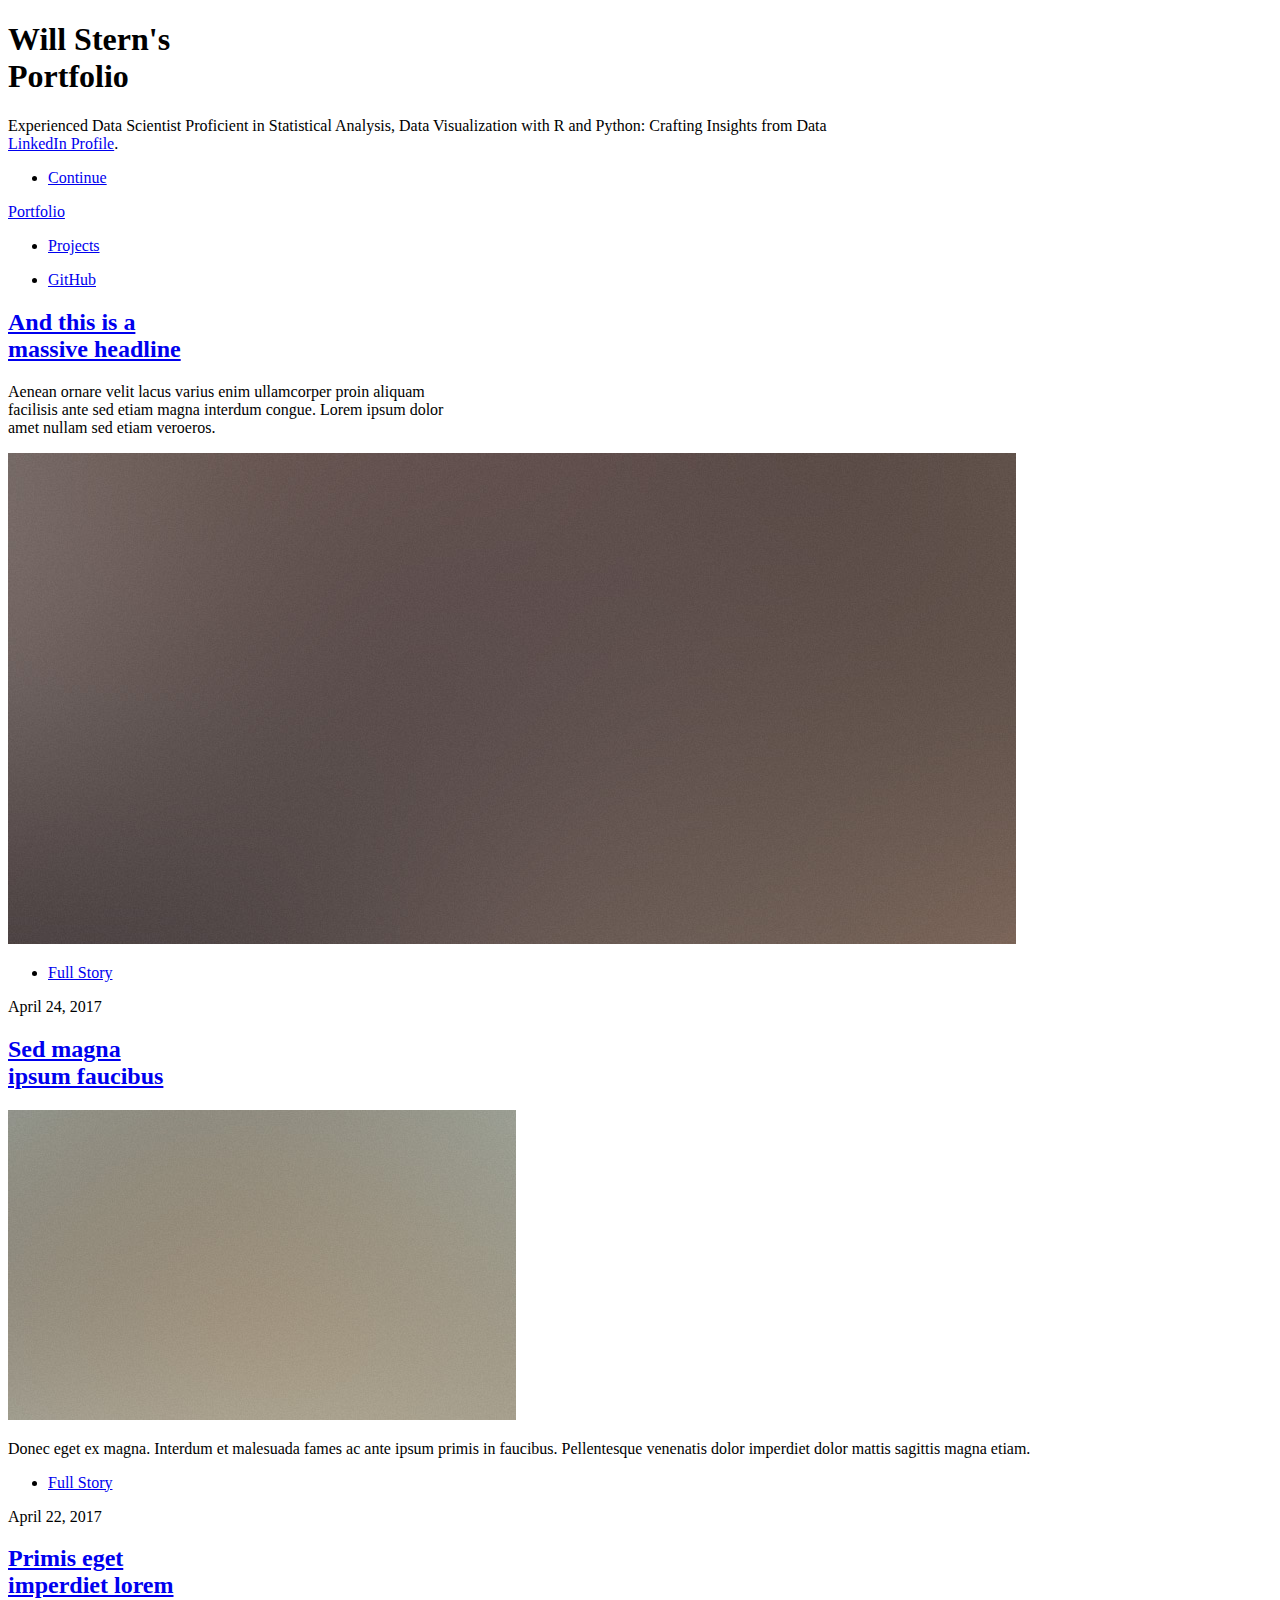
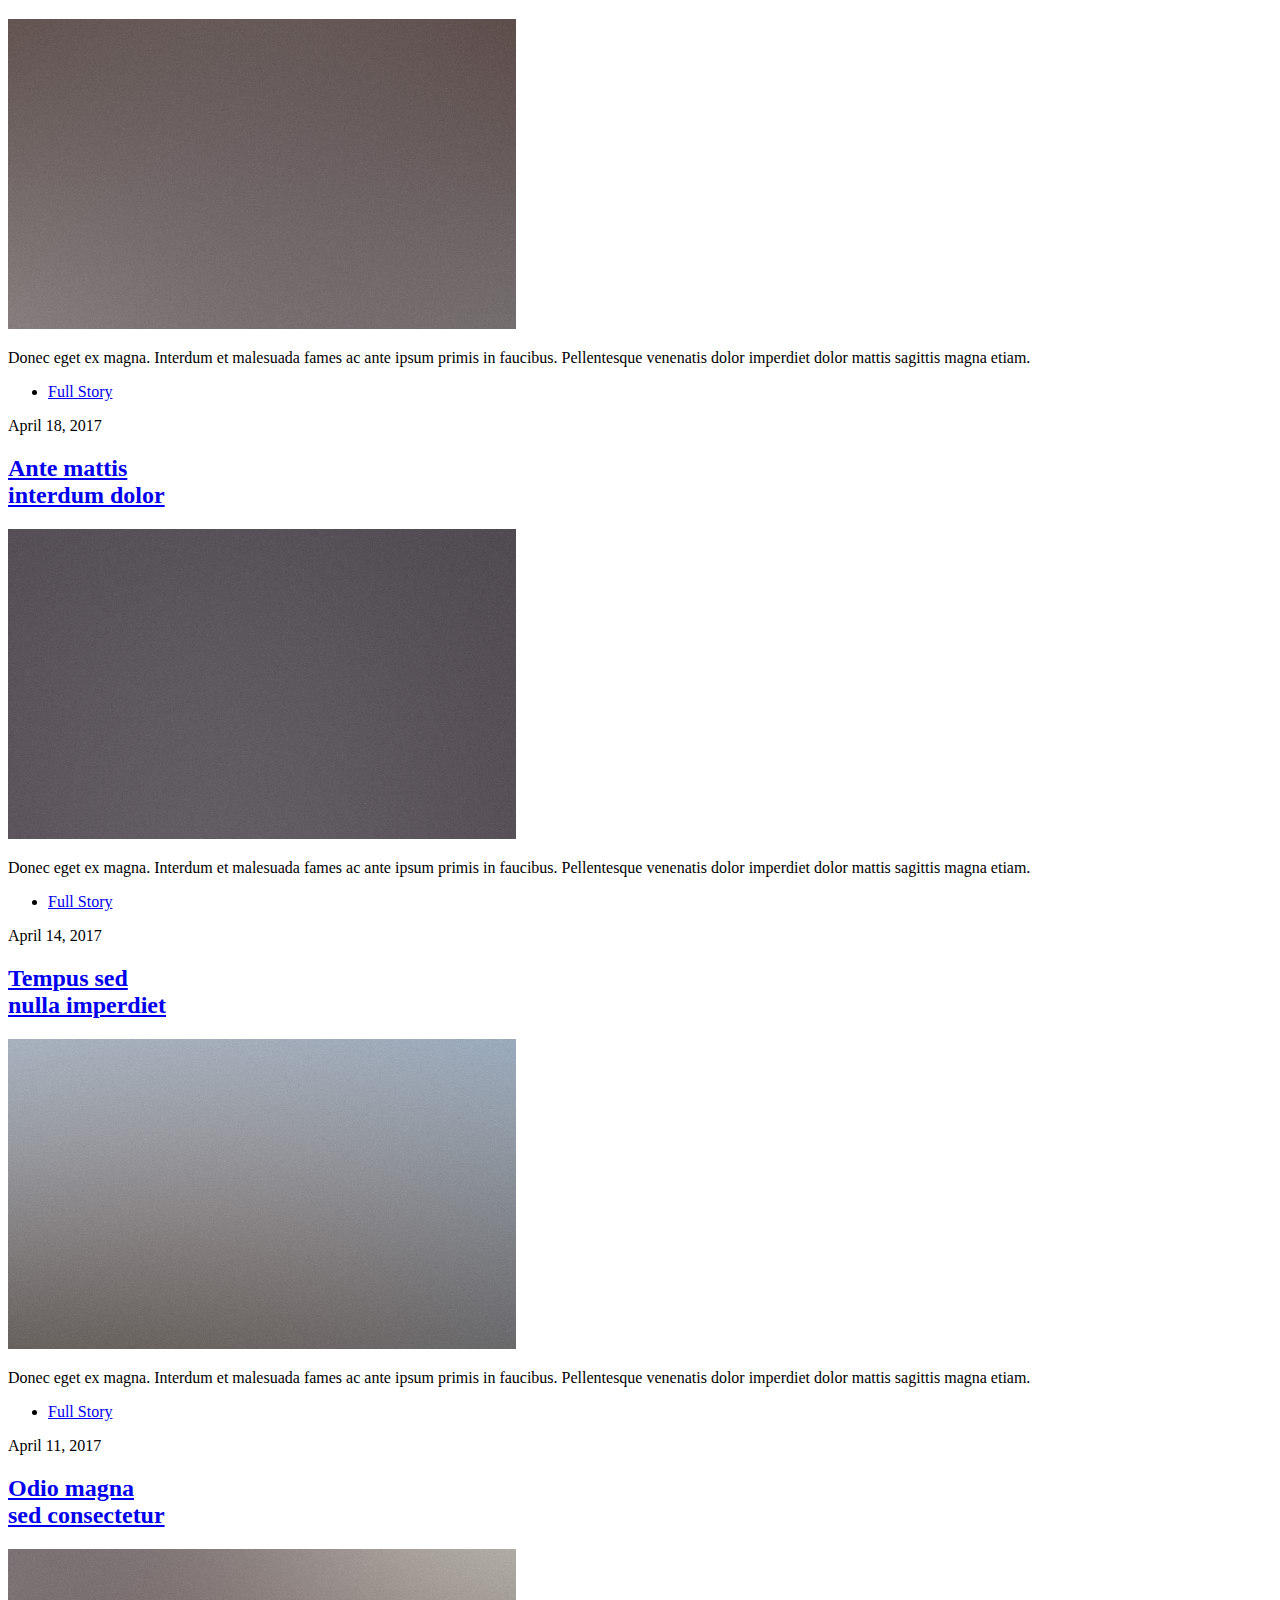
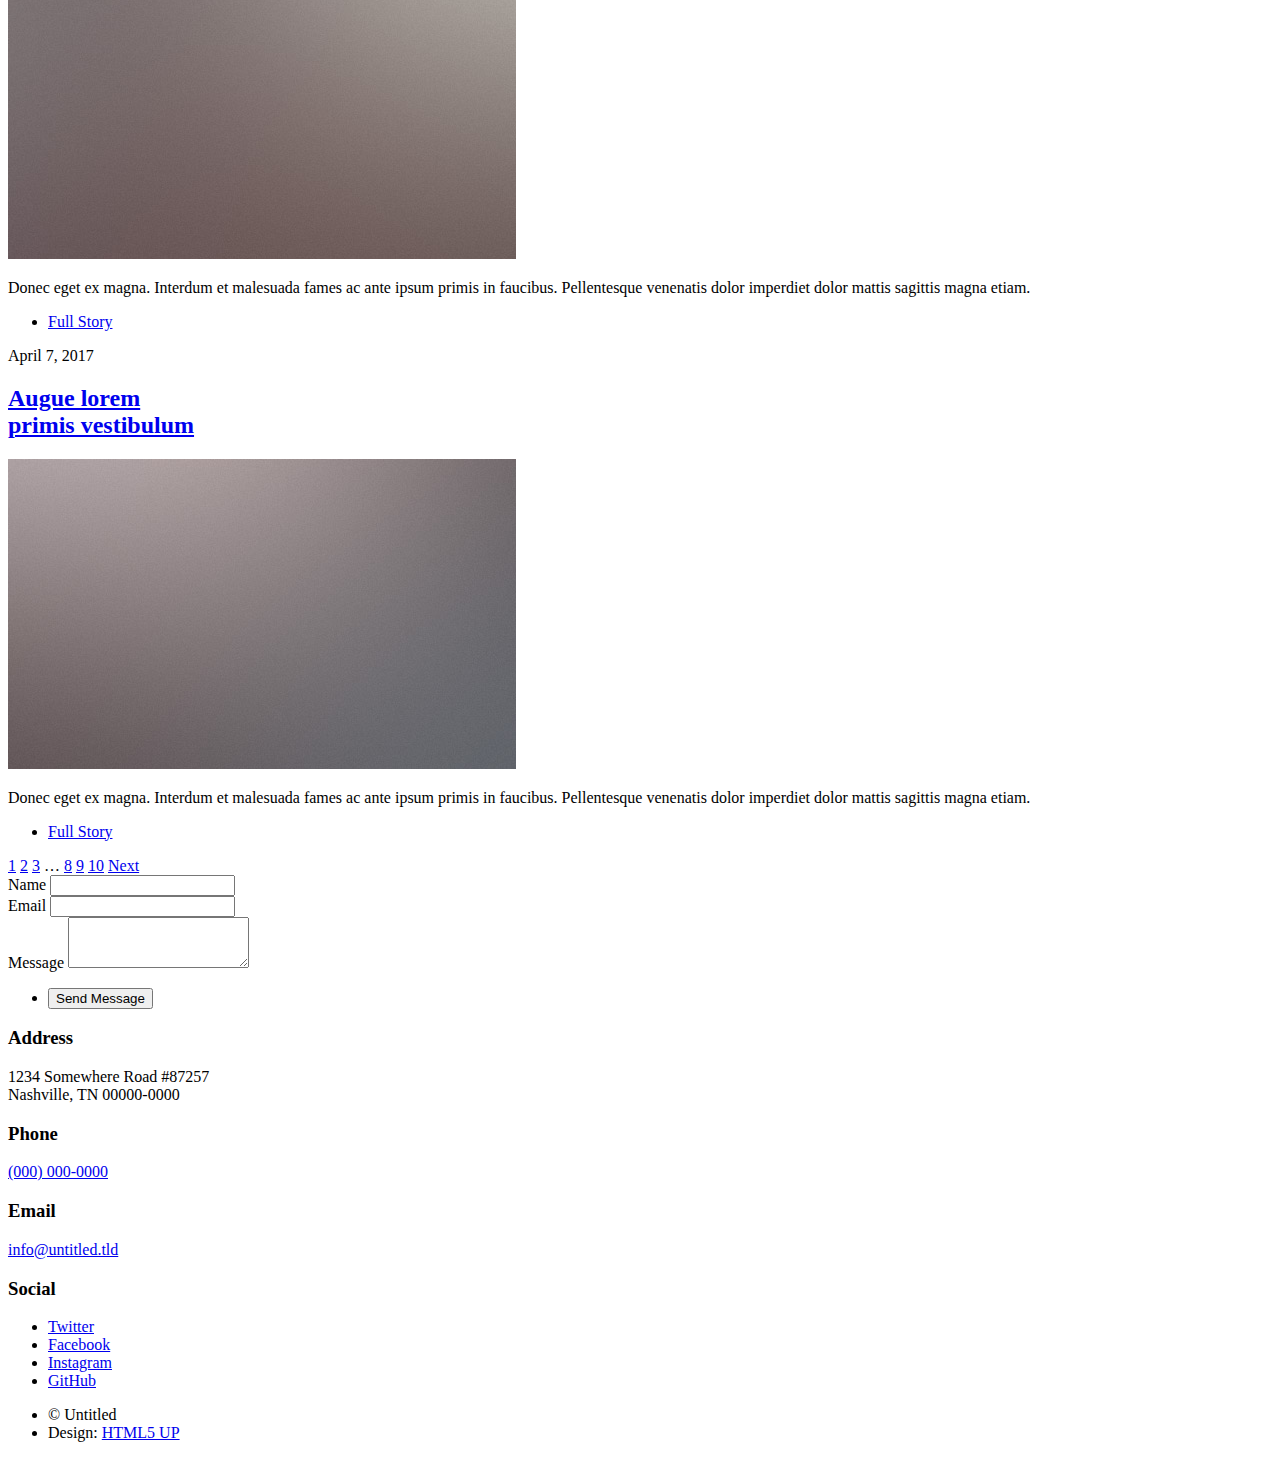
==== commit 2d2e65ee: "Update index.html" ====
--- a/index.html
+++ b/index.html
@@ -4,9 +4,10 @@
 	html5up.net | @ajlkn
 	Free for personal and commercial use under the CCA 3.0 license (html5up.net/license)
 -->
+
 <html>
 	<head>
-		<title>Massively by HTML5 UP</title>
+		<title>Will Stern's Portfolio</title>
 		<meta charset="utf-8" />
 		<meta name="viewport" content="width=device-width, initial-scale=1, user-scalable=no" />
 		<link rel="stylesheet" href="assets/css/main.css" />
@@ -21,7 +22,8 @@
 					<div id="intro">
 						<h1>Will Stern's<br />
 						Portfolio</h1>
-						<p>Experienced Data Scientist Proficient in Statistical Analysis, Data Visualizaation with R and Python: Crafting Insights from Data<br /><a href="https://www.linkedin.com/in/williamwstern/">LinkedIn Profile</a></p>
+						<p>Experienced Data Scientist Proficient in Statistical Analysis, Data Visualization with R and Python: Crafting Insights from Data<br />
+						<a href="https://www.linkedin.com/in/williamwstern.com">LinkedIn Profile</a>.</p>
 						<ul class="actions">
 							<li><a href="#header" class="button icon solid solo fa-arrow-down scrolly">Continue</a></li>
 						</ul>
@@ -38,8 +40,7 @@
 							<li class="active"><a href="index.html">Projects</a></li>
 						</ul>
 						<ul class="icons">
-							<li><a href="https://www.linkedin.com/in/williamwstern/" class="icon brands fa-linkedin"><span class="label">linkedin</span></a></li>
-							<li><a href="https://github.com/WillS-1/" class="icon brands fa-github"><span class="label">GitHub</span></a></li>
+							<li><a href="https://github.com/WillS-1.com" class="icon brands fa-github"><span class="label">GitHub</span></a></li>
 						</ul>
 					</nav>
 
@@ -49,14 +50,15 @@
 						<!-- Featured Post -->
 							<article class="post featured">
 								<header class="major">
-									
-									<h2><a href="https://github.com/WillS-1/expected_swing_model">Expected Swing Model<br /></a></h2>
-									<p>In this project, I utilize the machine learning technique of logistic regression<br />
-									in attempt to predict whether or not any given pitch will result in a swing or not.</p>
+									<h2><a href="#">And this is a<br />
+									massive headline</a></h2>
+									<p>Aenean ornare velit lacus varius enim ullamcorper proin aliquam<br />
+									facilisis ante sed etiam magna interdum congue. Lorem ipsum dolor<br />
+									amet nullam sed etiam veroeros.</p>
 								</header>
-								<a href="https://github.com/WillS-1/expected_swing_model" class="image main"><img src="https://www.shutterstock.com/image-photo/baseball-player-throws-ball-on-600nw-1131760214.jpg" alt="" /></a>
+								<a href="#" class="image main"><img src="images/pic01.jpg" alt="" /></a>
 								<ul class="actions special">
-									<li><a href="https://github.com/WillS-1/expected_swing_model" class="button large">View Project</a></li>
+									<li><a href="#" class="button large">Full Story</a></li>
 								</ul>
 							</article>
 
@@ -64,39 +66,139 @@
 							<section class="posts">
 								<article>
 									<header>
-										
-										<h2><a href="https://github.com/WillS-1/third-time-through-lineup">Statisical Study on Baseball Strategy<br />
-										<span style = "font-size: 24px; font-style: italic;">A look at mangerial strategy when it comes to pitchers.</span></a></h2>
-									</header>
-									<a href="https://github.com/WillS-1/third-time-through-lineup" class="image fit"><img src="http://www.publicdomainpictures.net/pictures/110000/velka/baseball-pitcher.jpg" alt="" /></a>
-									<p>In this study, I take a look at mangerial strategy when it comes to
-										removing a pitcher from the game prior to facing a batter for the
-										third time.</p>
-									<ul class="actions special">
-										<li><a href="https://github.com/WillS-1/third-time-through-lineup" class="button">Full Story</a></li>
-									</ul>
-								</article>
-								
-								
-								
-								
-								
-							</section>
-
-					
-
-
-			
-
+										<span class="date">April 24, 2017</span>
+										<h2><a href="#">Sed magna<br />
+										ipsum faucibus</a></h2>
+									</header>
+									<a href="#" class="image fit"><img src="images/pic02.jpg" alt="" /></a>
+									<p>Donec eget ex magna. Interdum et malesuada fames ac ante ipsum primis in faucibus. Pellentesque venenatis dolor imperdiet dolor mattis sagittis magna etiam.</p>
+									<ul class="actions special">
+										<li><a href="#" class="button">Full Story</a></li>
+									</ul>
+								</article>
+								<article>
+									<header>
+										<span class="date">April 22, 2017</span>
+										<h2><a href="#">Primis eget<br />
+										imperdiet lorem</a></h2>
+									</header>
+									<a href="#" class="image fit"><img src="images/pic03.jpg" alt="" /></a>
+									<p>Donec eget ex magna. Interdum et malesuada fames ac ante ipsum primis in faucibus. Pellentesque venenatis dolor imperdiet dolor mattis sagittis magna etiam.</p>
+									<ul class="actions special">
+										<li><a href="#" class="button">Full Story</a></li>
+									</ul>
+								</article>
+								<article>
+									<header>
+										<span class="date">April 18, 2017</span>
+										<h2><a href="#">Ante mattis<br />
+										interdum dolor</a></h2>
+									</header>
+									<a href="#" class="image fit"><img src="images/pic04.jpg" alt="" /></a>
+									<p>Donec eget ex magna. Interdum et malesuada fames ac ante ipsum primis in faucibus. Pellentesque venenatis dolor imperdiet dolor mattis sagittis magna etiam.</p>
+									<ul class="actions special">
+										<li><a href="#" class="button">Full Story</a></li>
+									</ul>
+								</article>
+								<article>
+									<header>
+										<span class="date">April 14, 2017</span>
+										<h2><a href="#">Tempus sed<br />
+										nulla imperdiet</a></h2>
+									</header>
+									<a href="#" class="image fit"><img src="images/pic05.jpg" alt="" /></a>
+									<p>Donec eget ex magna. Interdum et malesuada fames ac ante ipsum primis in faucibus. Pellentesque venenatis dolor imperdiet dolor mattis sagittis magna etiam.</p>
+									<ul class="actions special">
+										<li><a href="#" class="button">Full Story</a></li>
+									</ul>
+								</article>
+								<article>
+									<header>
+										<span class="date">April 11, 2017</span>
+										<h2><a href="#">Odio magna<br />
+										sed consectetur</a></h2>
+									</header>
+									<a href="#" class="image fit"><img src="images/pic06.jpg" alt="" /></a>
+									<p>Donec eget ex magna. Interdum et malesuada fames ac ante ipsum primis in faucibus. Pellentesque venenatis dolor imperdiet dolor mattis sagittis magna etiam.</p>
+									<ul class="actions special">
+										<li><a href="#" class="button">Full Story</a></li>
+									</ul>
+								</article>
+								<article>
+									<header>
+										<span class="date">April 7, 2017</span>
+										<h2><a href="#">Augue lorem<br />
+										primis vestibulum</a></h2>
+									</header>
+									<a href="#" class="image fit"><img src="images/pic07.jpg" alt="" /></a>
+									<p>Donec eget ex magna. Interdum et malesuada fames ac ante ipsum primis in faucibus. Pellentesque venenatis dolor imperdiet dolor mattis sagittis magna etiam.</p>
+									<ul class="actions special">
+										<li><a href="#" class="button">Full Story</a></li>
+									</ul>
+								</article>
+							</section>
+
+						<!-- Footer -->
+							<footer>
+								<div class="pagination">
+									<!--<a href="#" class="previous">Prev</a>-->
+									<a href="#" class="page active">1</a>
+									<a href="#" class="page">2</a>
+									<a href="#" class="page">3</a>
+									<span class="extra">&hellip;</span>
+									<a href="#" class="page">8</a>
+									<a href="#" class="page">9</a>
+									<a href="#" class="page">10</a>
+									<a href="#" class="next">Next</a>
+								</div>
+							</footer>
+
+					</div>
+
+				<!-- Footer -->
+					<footer id="footer">
+						<section>
+							<form method="post" action="#">
+								<div class="fields">
+									<div class="field">
+										<label for="name">Name</label>
+										<input type="text" name="name" id="name" />
+									</div>
+									<div class="field">
+										<label for="email">Email</label>
+										<input type="text" name="email" id="email" />
+									</div>
+									<div class="field">
+										<label for="message">Message</label>
+										<textarea name="message" id="message" rows="3"></textarea>
+									</div>
+								</div>
+								<ul class="actions">
+									<li><input type="submit" value="Send Message" /></li>
+								</ul>
+							</form>
+						</section>
 						<section class="split contact">
+							<section class="alt">
+								<h3>Address</h3>
+								<p>1234 Somewhere Road #87257<br />
+								Nashville, TN 00000-0000</p>
+							</section>
+							<section>
+								<h3>Phone</h3>
+								<p><a href="#">(000) 000-0000</a></p>
+							</section>
 							<section>
 								<h3>Email</h3>
-								<p><a href="#">willstern64@gmail.com</a></p>
+								<p><a href="#">info@untitled.tld</a></p>
 							</section>
 							<section>
 								<h3>Social</h3>
 								<ul class="icons alt">
-									<li><a href="https://github.com/WillS-1/" class="icon brands alt fa-github"><span class="label">GitHub</span></a></li>
+									<li><a href="#" class="icon brands alt fa-twitter"><span class="label">Twitter</span></a></li>
+									<li><a href="#" class="icon brands alt fa-facebook-f"><span class="label">Facebook</span></a></li>
+									<li><a href="#" class="icon brands alt fa-instagram"><span class="label">Instagram</span></a></li>
+									<li><a href="#" class="icon brands alt fa-github"><span class="label">GitHub</span></a></li>
 								</ul>
 							</section>
 						</section>
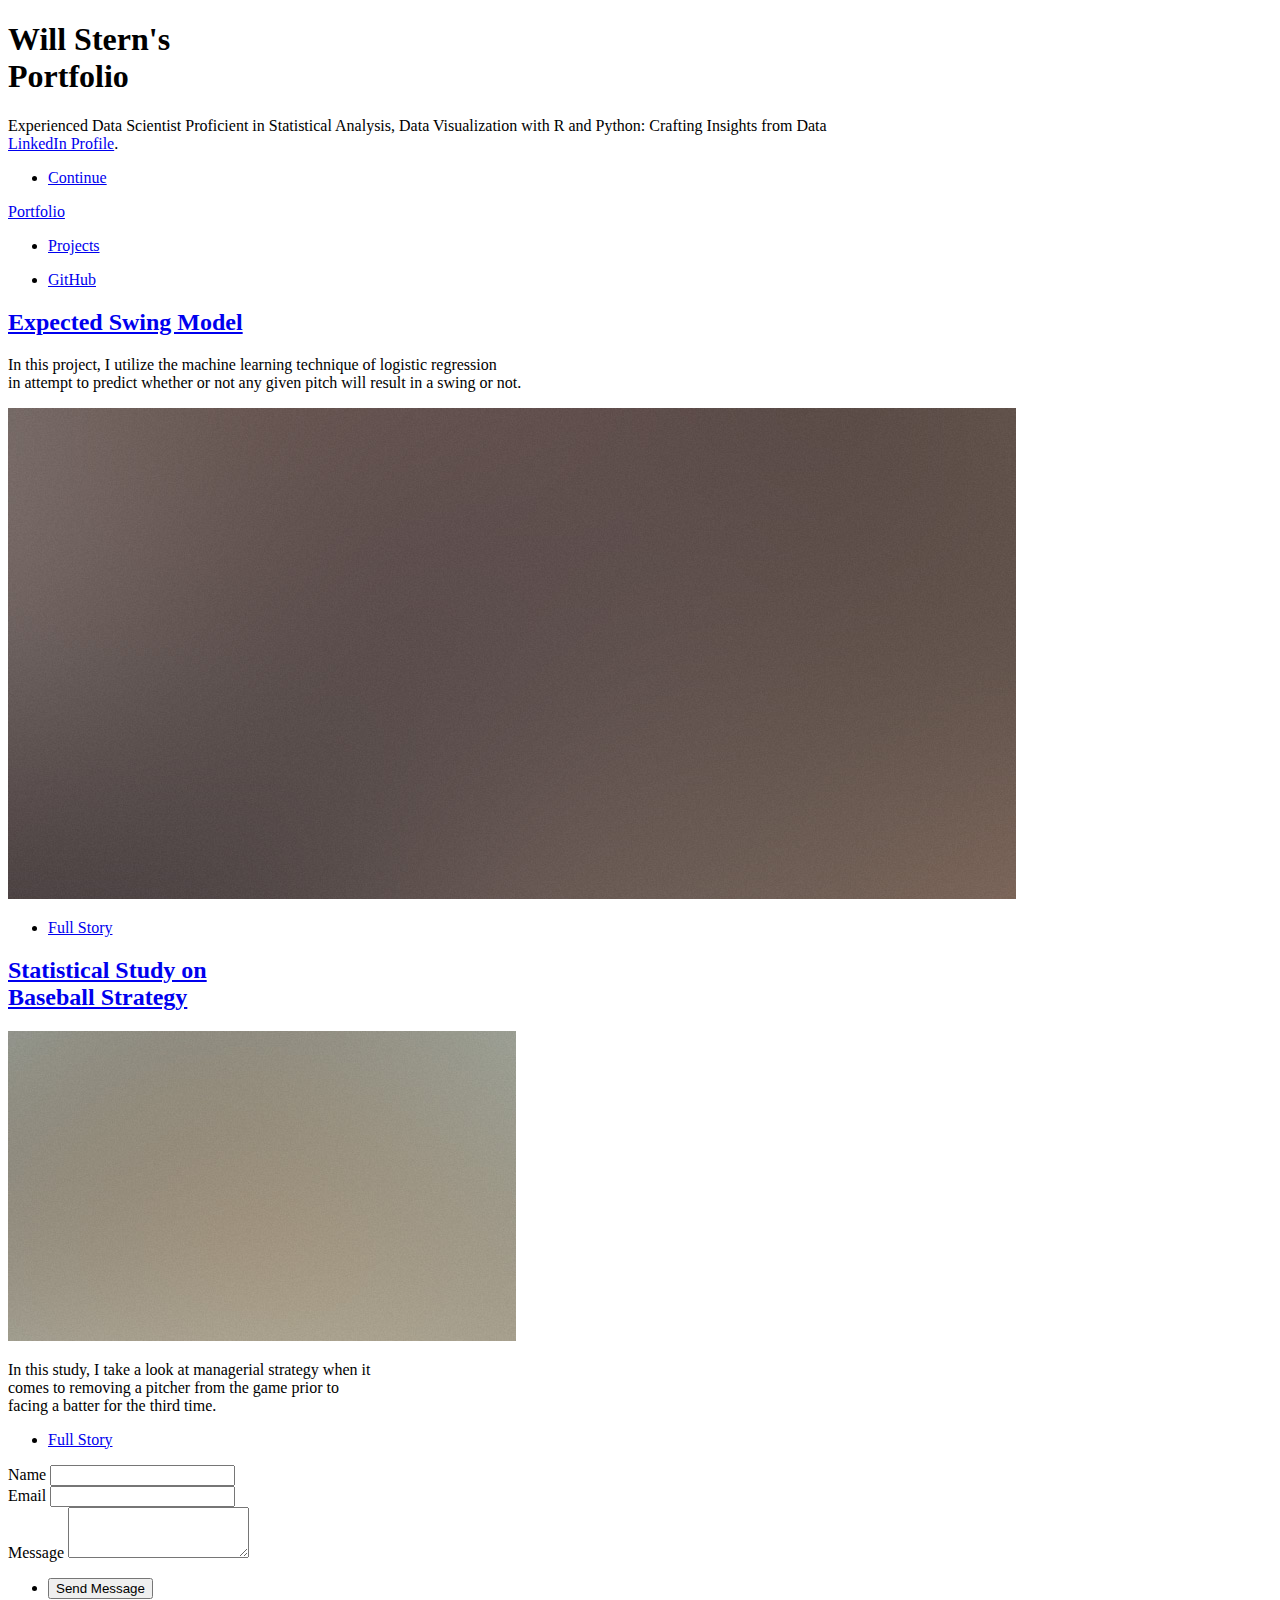
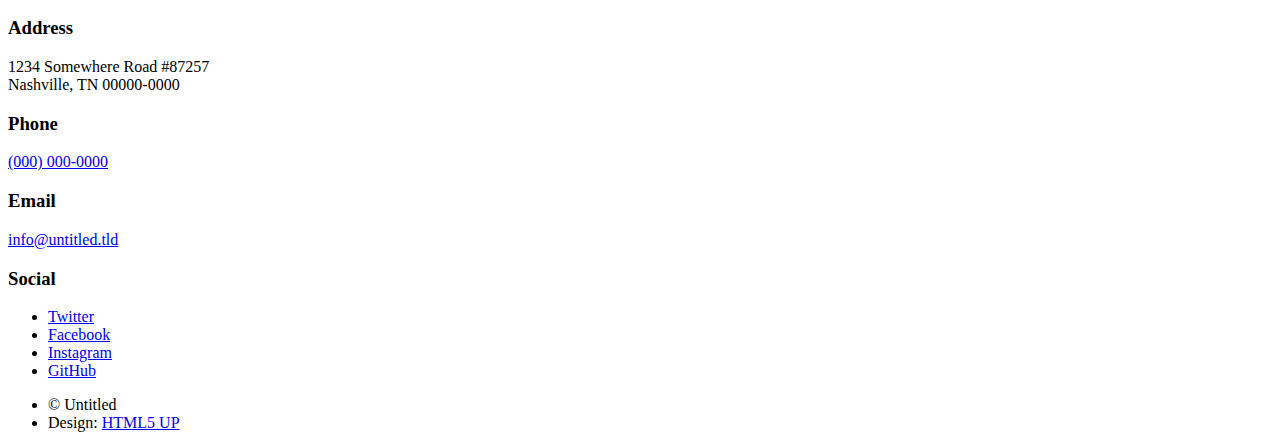
==== commit d61562d3: "Update index.html" ====
--- a/index.html
+++ b/index.html
@@ -23,7 +23,7 @@
 						<h1>Will Stern's<br />
 						Portfolio</h1>
 						<p>Experienced Data Scientist Proficient in Statistical Analysis, Data Visualization with R and Python: Crafting Insights from Data<br />
-						<a href="https://www.linkedin.com/in/williamwstern.com">LinkedIn Profile</a>.</p>
+						<a href="https://www.linkedin.com/in/williamwstern">LinkedIn Profile</a>.</p>
 						<ul class="actions">
 							<li><a href="#header" class="button icon solid solo fa-arrow-down scrolly">Continue</a></li>
 						</ul>
@@ -40,7 +40,7 @@
 							<li class="active"><a href="index.html">Projects</a></li>
 						</ul>
 						<ul class="icons">
-							<li><a href="https://github.com/WillS-1.com" class="icon brands fa-github"><span class="label">GitHub</span></a></li>
+							<li><a href="https://github.com/WillS-1" class="icon brands fa-github"><span class="label">GitHub</span></a></li>
 						</ul>
 					</nav>
 
@@ -50,15 +50,13 @@
 						<!-- Featured Post -->
 							<article class="post featured">
 								<header class="major">
-									<h2><a href="#">And this is a<br />
-									massive headline</a></h2>
-									<p>Aenean ornare velit lacus varius enim ullamcorper proin aliquam<br />
-									facilisis ante sed etiam magna interdum congue. Lorem ipsum dolor<br />
-									amet nullam sed etiam veroeros.</p>
+									<h2><a href="https://github.com/WillS-1/expected_swing_model">Expected Swing Model</a></h2>
+									<p>In this project, I utilize the machine learning technique of logistic regression<br />
+									in attempt to predict whether or not any given pitch will result in a swing or not.</p>
 								</header>
-								<a href="#" class="image main"><img src="images/pic01.jpg" alt="" /></a>
+								<a href="https://github.com/WillS-1/expected_swing_model" class="image main"><img src="images/pic01.jpg" alt="" /></a>
 								<ul class="actions special">
-									<li><a href="#" class="button large">Full Story</a></li>
+									<li><a href="https://github.com/WillS-1/expected_swing_model" class="button large">Full Story</a></li>
 								</ul>
 							</article>
 
@@ -66,92 +64,21 @@
 							<section class="posts">
 								<article>
 									<header>
-										<span class="date">April 24, 2017</span>
-										<h2><a href="#">Sed magna<br />
-										ipsum faucibus</a></h2>
+										<h2><a href="https://github.com/WillS-1/third-time-through-lineup">Statistical Study on<br />
+										Baseball Strategy</a></h2>
 									</header>
-									<a href="#" class="image fit"><img src="images/pic02.jpg" alt="" /></a>
-									<p>Donec eget ex magna. Interdum et malesuada fames ac ante ipsum primis in faucibus. Pellentesque venenatis dolor imperdiet dolor mattis sagittis magna etiam.</p>
+									<a href="https://github.com/WillS-1/third-time-through-lineup" class="image fit"><img src="images/pic02.jpg" alt="" /></a>
+									<p>In this study, I take a look at managerial strategy when it<br />
+									comes to removing a pitcher from the game prior to<br />
+								facing a batter for the third time.</p>
 									<ul class="actions special">
-										<li><a href="#" class="button">Full Story</a></li>
-									</ul>
-								</article>
-								<article>
-									<header>
-										<span class="date">April 22, 2017</span>
-										<h2><a href="#">Primis eget<br />
-										imperdiet lorem</a></h2>
-									</header>
-									<a href="#" class="image fit"><img src="images/pic03.jpg" alt="" /></a>
-									<p>Donec eget ex magna. Interdum et malesuada fames ac ante ipsum primis in faucibus. Pellentesque venenatis dolor imperdiet dolor mattis sagittis magna etiam.</p>
-									<ul class="actions special">
-										<li><a href="#" class="button">Full Story</a></li>
-									</ul>
-								</article>
-								<article>
-									<header>
-										<span class="date">April 18, 2017</span>
-										<h2><a href="#">Ante mattis<br />
-										interdum dolor</a></h2>
-									</header>
-									<a href="#" class="image fit"><img src="images/pic04.jpg" alt="" /></a>
-									<p>Donec eget ex magna. Interdum et malesuada fames ac ante ipsum primis in faucibus. Pellentesque venenatis dolor imperdiet dolor mattis sagittis magna etiam.</p>
-									<ul class="actions special">
-										<li><a href="#" class="button">Full Story</a></li>
-									</ul>
-								</article>
-								<article>
-									<header>
-										<span class="date">April 14, 2017</span>
-										<h2><a href="#">Tempus sed<br />
-										nulla imperdiet</a></h2>
-									</header>
-									<a href="#" class="image fit"><img src="images/pic05.jpg" alt="" /></a>
-									<p>Donec eget ex magna. Interdum et malesuada fames ac ante ipsum primis in faucibus. Pellentesque venenatis dolor imperdiet dolor mattis sagittis magna etiam.</p>
-									<ul class="actions special">
-										<li><a href="#" class="button">Full Story</a></li>
-									</ul>
-								</article>
-								<article>
-									<header>
-										<span class="date">April 11, 2017</span>
-										<h2><a href="#">Odio magna<br />
-										sed consectetur</a></h2>
-									</header>
-									<a href="#" class="image fit"><img src="images/pic06.jpg" alt="" /></a>
-									<p>Donec eget ex magna. Interdum et malesuada fames ac ante ipsum primis in faucibus. Pellentesque venenatis dolor imperdiet dolor mattis sagittis magna etiam.</p>
-									<ul class="actions special">
-										<li><a href="#" class="button">Full Story</a></li>
-									</ul>
-								</article>
-								<article>
-									<header>
-										<span class="date">April 7, 2017</span>
-										<h2><a href="#">Augue lorem<br />
-										primis vestibulum</a></h2>
-									</header>
-									<a href="#" class="image fit"><img src="images/pic07.jpg" alt="" /></a>
-									<p>Donec eget ex magna. Interdum et malesuada fames ac ante ipsum primis in faucibus. Pellentesque venenatis dolor imperdiet dolor mattis sagittis magna etiam.</p>
-									<ul class="actions special">
-										<li><a href="#" class="button">Full Story</a></li>
+										<li><a href="https://github.com/WillS-1/third-time-through-lineup" class="button">Full Story</a></li>
 									</ul>
 								</article>
 							</section>
 
 						<!-- Footer -->
-							<footer>
-								<div class="pagination">
-									<!--<a href="#" class="previous">Prev</a>-->
-									<a href="#" class="page active">1</a>
-									<a href="#" class="page">2</a>
-									<a href="#" class="page">3</a>
-									<span class="extra">&hellip;</span>
-									<a href="#" class="page">8</a>
-									<a href="#" class="page">9</a>
-									<a href="#" class="page">10</a>
-									<a href="#" class="next">Next</a>
-								</div>
-							</footer>
+
 
 					</div>
 
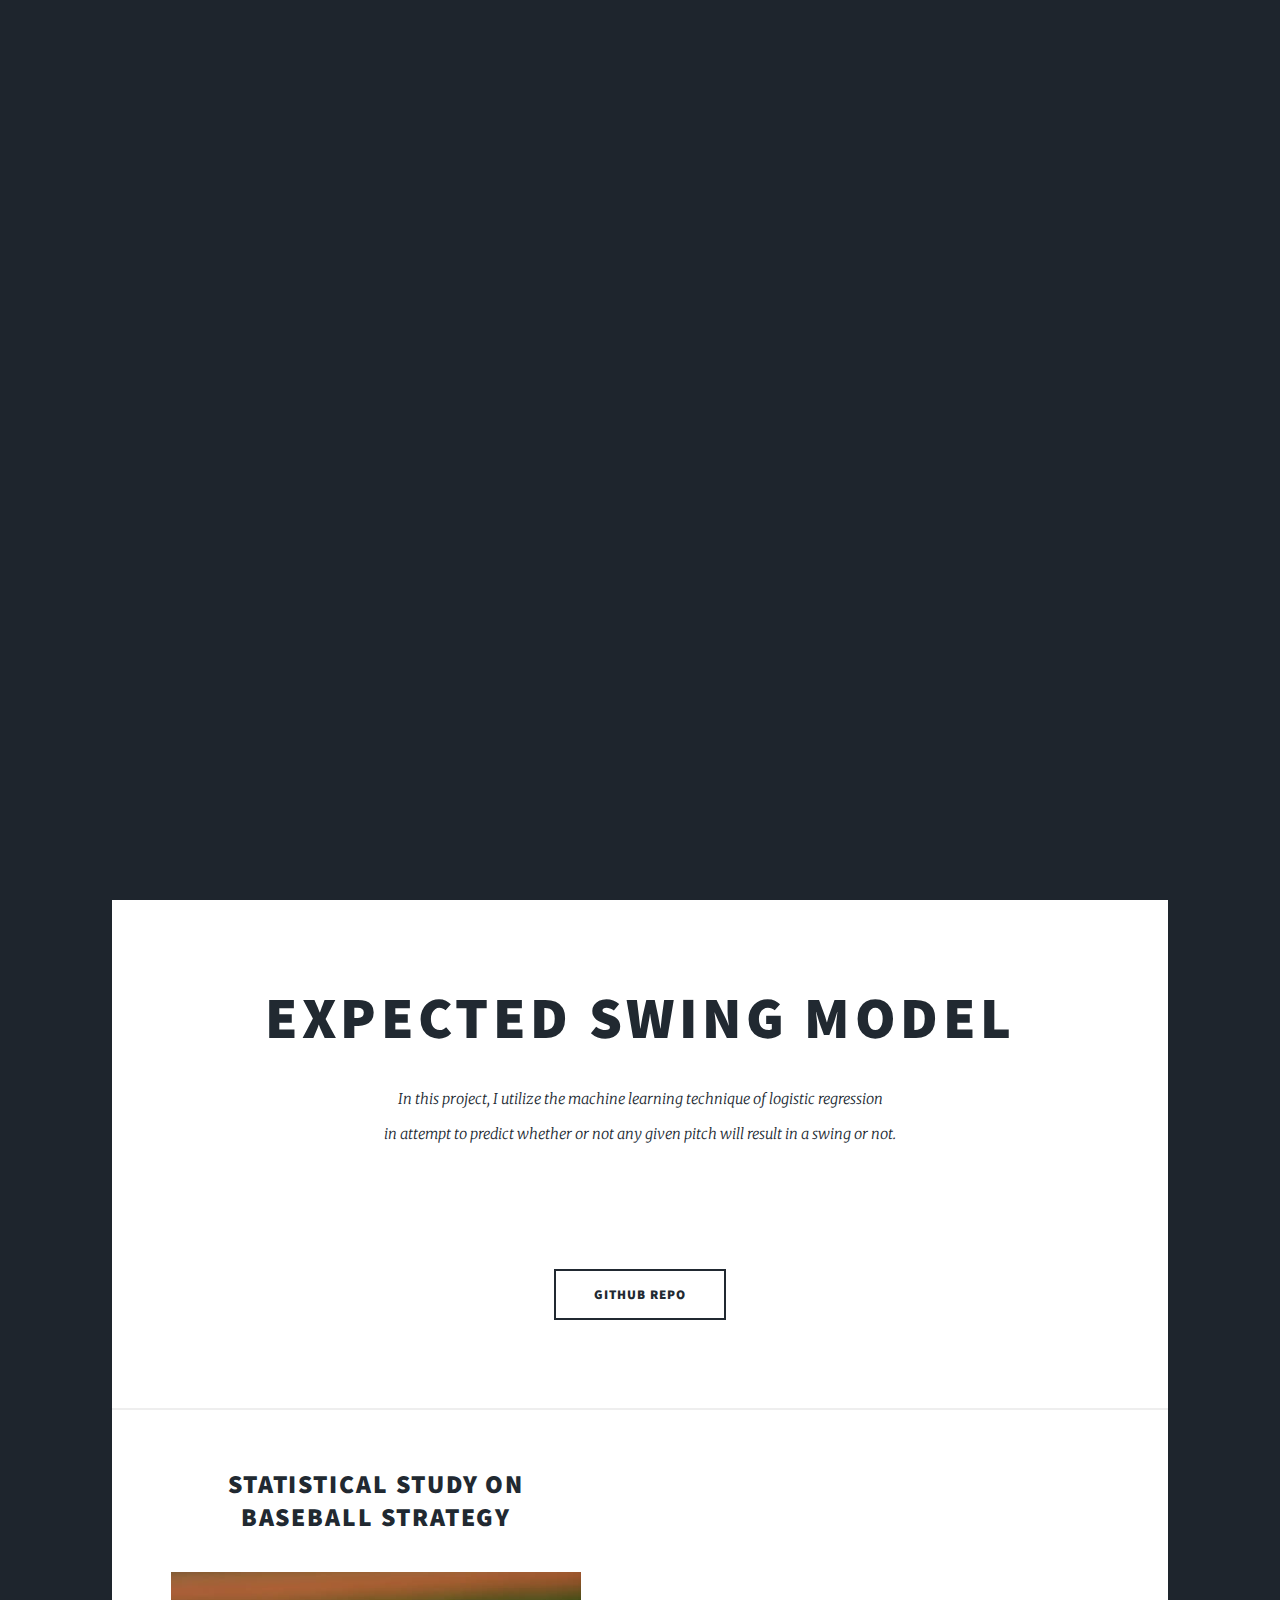
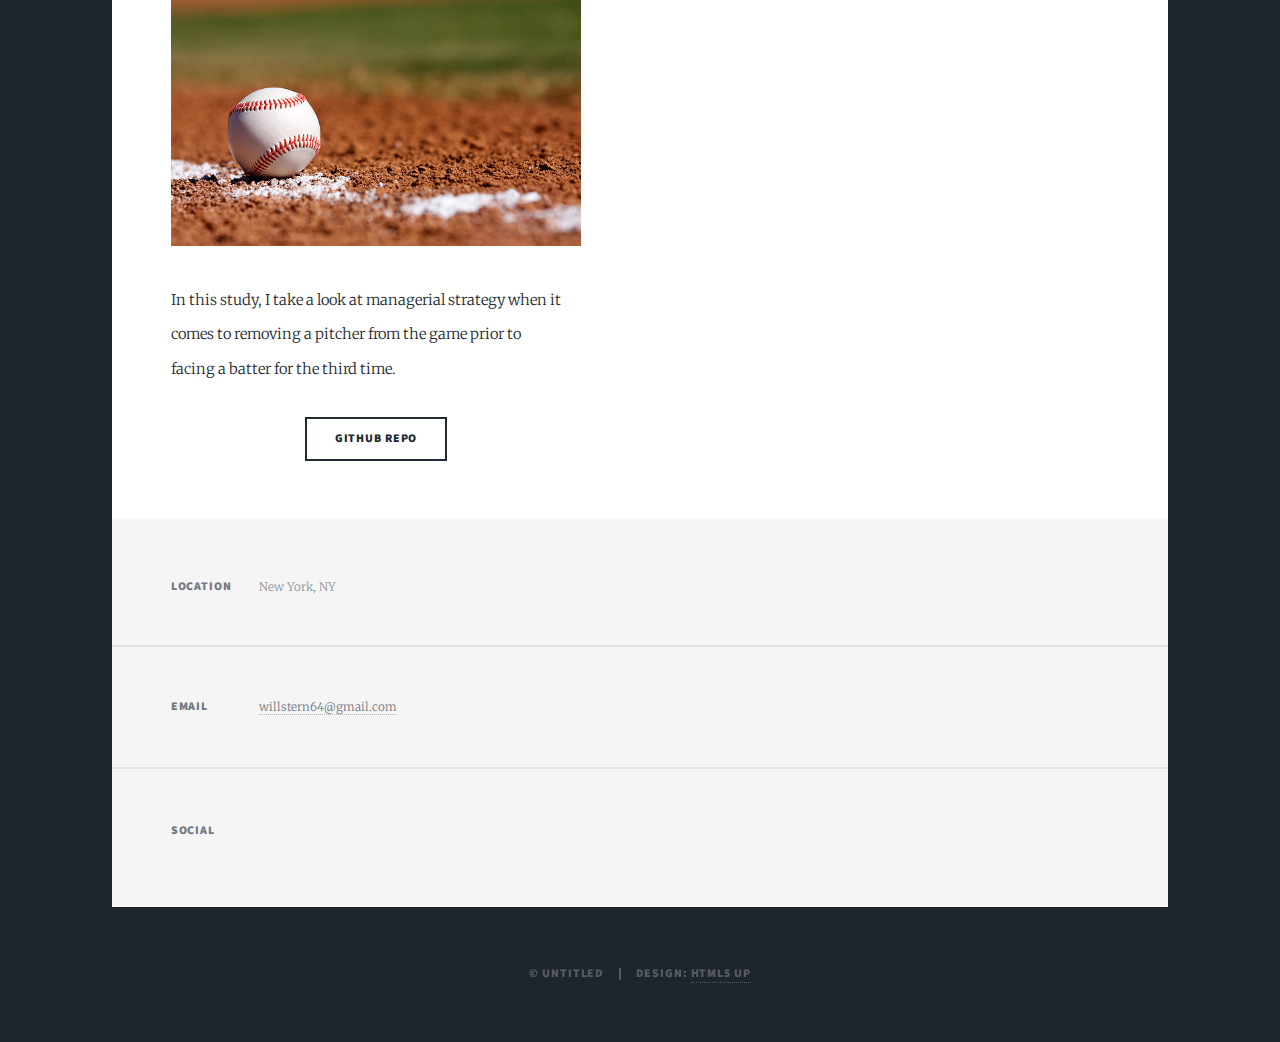
==== commit 6f39b237: "Update 8/22/24 (Blog Inception)" ====
--- a/index.html
+++ b/index.html
@@ -38,6 +38,7 @@
 					<nav id="nav">
 						<ul class="links">
 							<li class="active"><a href="index.html">Projects</a></li>
+							<li class="active"><a href="blog.html">Blog</a></li> <!--Change Made Here-->
 						</ul>
 						<ul class="icons">
 							<li><a href="https://github.com/WillS-1" class="icon brands fa-github"><span class="label">GitHub</span></a></li>
@@ -54,9 +55,9 @@
 									<p>In this project, I utilize the machine learning technique of logistic regression<br />
 									in attempt to predict whether or not any given pitch will result in a swing or not.</p>
 								</header>
-								<a href="https://github.com/WillS-1/expected_swing_model" class="image main"><img src="images/pic01.jpg" alt="" /></a>
+								<a href="https://github.com/WillS-1/expected_swing_model" class="image main"><img src="images/pitcher_image_1.png" alt="" /></a>
 								<ul class="actions special">
-									<li><a href="https://github.com/WillS-1/expected_swing_model" class="button large">Full Story</a></li>
+									<li><a href="https://github.com/WillS-1/expected_swing_model" class="button large">GitHub Repo</a></li>
 								</ul>
 							</article>
 
@@ -67,65 +68,38 @@
 										<h2><a href="https://github.com/WillS-1/third-time-through-lineup">Statistical Study on<br />
 										Baseball Strategy</a></h2>
 									</header>
-									<a href="https://github.com/WillS-1/third-time-through-lineup" class="image fit"><img src="images/pic02.jpg" alt="" /></a>
+									<a href="https://github.com/WillS-1/third-time-through-lineup" class="image fit"><img src="images/baseball_image_2.jpg" alt="" /></a>
 									<p>In this study, I take a look at managerial strategy when it<br />
 									comes to removing a pitcher from the game prior to<br />
 								facing a batter for the third time.</p>
 									<ul class="actions special">
-										<li><a href="https://github.com/WillS-1/third-time-through-lineup" class="button">Full Story</a></li>
+										<li><a href="https://github.com/WillS-1/third-time-through-lineup" class="button">GitHub Repo</a></li>
 									</ul>
 								</article>
 							</section>
 
-						<!-- Footer -->
-
-
-					</div>
-
-				<!-- Footer -->
-					<footer id="footer">
-						<section>
-							<form method="post" action="#">
-								<div class="fields">
-									<div class="field">
-										<label for="name">Name</label>
-										<input type="text" name="name" id="name" />
-									</div>
-									<div class="field">
-										<label for="email">Email</label>
-										<input type="text" name="email" id="email" />
-									</div>
-									<div class="field">
-										<label for="message">Message</label>
-										<textarea name="message" id="message" rows="3"></textarea>
-									</div>
-								</div>
-								<ul class="actions">
-									<li><input type="submit" value="Send Message" /></li>
-								</ul>
-							</form>
-						</section>
+							<!-- Footer -->
+	
+	
+						</div>
+	
+					<!-- Footer -->
+						<footer id="footer">
+							
+							
 						<section class="split contact">
 							<section class="alt">
-								<h3>Address</h3>
-								<p>1234 Somewhere Road #87257<br />
-								Nashville, TN 00000-0000</p>
-							</section>
-							<section>
-								<h3>Phone</h3>
-								<p><a href="#">(000) 000-0000</a></p>
+								<h3>Location</h3>
+								<p>New York, NY</p>
 							</section>
 							<section>
 								<h3>Email</h3>
-								<p><a href="#">info@untitled.tld</a></p>
+								<p><a>willstern64@gmail.com</a></p>
 							</section>
 							<section>
 								<h3>Social</h3>
 								<ul class="icons alt">
-									<li><a href="#" class="icon brands alt fa-twitter"><span class="label">Twitter</span></a></li>
-									<li><a href="#" class="icon brands alt fa-facebook-f"><span class="label">Facebook</span></a></li>
-									<li><a href="#" class="icon brands alt fa-instagram"><span class="label">Instagram</span></a></li>
-									<li><a href="#" class="icon brands alt fa-github"><span class="label">GitHub</span></a></li>
+									<li><a href="https://github.com/WillS-1" class="icon brands alt fa-github"><span class="label">GitHub</span></a></li>
 								</ul>
 							</section>
 						</section>
--- a/assets/css/main.css
+++ b/assets/css/main.css
@@ -0,0 +1,4687 @@
+@import url(fontawesome-all.min.css);
+@import url("https://fonts.googleapis.com/css?family=Merriweather:300,700,300italic,700italic|Source+Sans+Pro:900");
+
+/*
+	Massively by HTML5 UP
+	html5up.net | @ajlkn
+	Free for personal and commercial use under the CCA 3.0 license (html5up.net/license)
+*/
+
+html, body, div, span, applet, object,
+iframe, h1, h2, h3, h4, h5, h6, p, blockquote,
+pre, a, abbr, acronym, address, big, cite,
+code, del, dfn, em, img, ins, kbd, q, s, samp,
+small, strike, strong, sub, sup, tt, var, b,
+u, i, center, dl, dt, dd, ol, ul, li, fieldset,
+form, label, legend, table, caption, tbody,
+tfoot, thead, tr, th, td, article, aside,
+canvas, details, embed, figure, figcaption,
+footer, header, hgroup, menu, nav, output, ruby,
+section, summary, time, mark, audio, video {
+	margin: 0;
+	padding: 0;
+	border: 0;
+	font-size: 100%;
+	font: inherit;
+	vertical-align: baseline;}
+
+article, aside, details, figcaption, figure,
+footer, header, hgroup, menu, nav, section {
+	display: block;}
+
+body {
+	line-height: 1;
+}
+
+ol, ul {
+	list-style: none;
+}
+
+blockquote, q {
+	quotes: none;
+}
+
+	blockquote:before, blockquote:after, q:before, q:after {
+		content: '';
+		content: none;
+	}
+
+table {
+	border-collapse: collapse;
+	border-spacing: 0;
+}
+
+body {
+	-webkit-text-size-adjust: none;
+}
+
+mark {
+	background-color: transparent;
+	color: inherit;
+}
+
+input::-moz-focus-inner {
+	border: 0;
+	padding: 0;
+}
+
+input, select, textarea {
+	-moz-appearance: none;
+	-webkit-appearance: none;
+	-ms-appearance: none;
+	appearance: none;
+}
+
+/* Basic */
+
+	@-ms-viewport {
+		width: device-width;
+	}
+
+	body {
+		-ms-overflow-style: scrollbar;
+	}
+
+	@media screen and (max-width: 480px) {
+
+		html, body {
+			min-width: 320px;
+		}
+
+	}
+
+	html {
+		box-sizing: border-box;
+	}
+
+	*, *:before, *:after {
+		box-sizing: inherit;
+	}
+
+	body {
+		background-color: #1e252d;
+	}
+
+		body.is-preload *, body.is-preload *:before, body.is-preload *:after {
+			-moz-animation: none !important;
+			-webkit-animation: none !important;
+			-ms-animation: none !important;
+			animation: none !important;
+			-moz-transition: none !important;
+			-webkit-transition: none !important;
+			-ms-transition: none !important;
+			transition: none !important;
+		}
+
+/* Type */
+
+	html {
+		font-size: 16pt;
+	}
+
+		@media screen and (max-width: 1680px) {
+
+			html {
+				font-size: 12pt;
+			}
+
+		}
+
+		@media screen and (max-width: 1280px) {
+
+			html {
+				font-size: 11pt;
+			}
+
+		}
+
+		@media screen and (max-width: 360px) {
+
+			html {
+				font-size: 10pt;
+			}
+
+		}
+
+	body {
+		color: #212931;
+	}
+
+	body, input, select, textarea {
+		font-family: "Merriweather", Georgia, serif;
+		font-weight: 300;
+		font-size: 1rem;
+		line-height: 2.375;
+	}
+
+	a {
+		-moz-transition: color 0.2s ease-in-out, background-color 0.2s ease-in-out, border-color 0.2s ease-in-out, box-shadow 0.2s ease-in-out;
+		-webkit-transition: color 0.2s ease-in-out, background-color 0.2s ease-in-out, border-color 0.2s ease-in-out, box-shadow 0.2s ease-in-out;
+		-ms-transition: color 0.2s ease-in-out, background-color 0.2s ease-in-out, border-color 0.2s ease-in-out, box-shadow 0.2s ease-in-out;
+		transition: color 0.2s ease-in-out, background-color 0.2s ease-in-out, border-color 0.2s ease-in-out, box-shadow 0.2s ease-in-out;
+		border-bottom: dotted 1px;
+		text-decoration: none;
+	}
+
+		a:hover {
+			border-bottom-color: transparent;
+		}
+
+	strong, b {
+		font-weight: 600;
+	}
+
+	em, i {
+		font-style: italic;
+	}
+
+	p {
+		text-align: justify;
+		margin: 0 0 2rem 0;
+	}
+
+	h1, h2, h3, h4, h5, h6 {
+		font-family: "Source Sans Pro", Helvetica, sans-serif;
+		font-weight: 900;
+		line-height: 1.5;
+		letter-spacing: 0.075em;
+		text-transform: uppercase;
+		margin: 0 0 1rem 0;
+	}
+
+		h1 a, h2 a, h3 a, h4 a, h5 a, h6 a {
+			border-bottom: 0;
+			color: inherit;
+			text-decoration: none;
+		}
+
+	h1 {
+		font-size: 4rem;
+		line-height: 1.1;
+		margin: 0 0 2rem 0;
+	}
+
+	h2 {
+		font-size: 1.75rem;
+		line-height: 1.3;
+		margin: 0 0 1.5rem 0;
+	}
+
+	h3 {
+		font-size: 1.25rem;
+		margin: 0 0 1.5rem 0;
+	}
+
+	h4 {
+		font-size: 1rem;
+	}
+
+	h5 {
+		font-size: 0.9rem;
+	}
+
+	h6 {
+		font-size: 0.8rem;
+	}
+
+	sub {
+		font-size: 0.8rem;
+		position: relative;
+		top: 0.5rem;
+	}
+
+	sup {
+		font-size: 0.8rem;
+		position: relative;
+		top: -0.5rem;
+	}
+
+	blockquote {
+		border-left: solid 4px;
+		font-style: italic;
+		margin: 0 0 2rem 0;
+		padding: 0.5rem 0 0.5rem 2rem;
+	}
+
+	code {
+		border: solid 2px;
+		font-family: "Courier New", monospace;
+		font-size: 0.9rem;
+		margin: 0 0.25rem;
+		padding: 0.25rem 0.65rem;
+	}
+
+	pre {
+		-webkit-overflow-scrolling: touch;
+		font-family: "Courier New", monospace;
+		font-size: 0.9rem;
+		margin: 0 0 2rem 0;
+	}
+
+		pre code {
+			display: block;
+			line-height: 1.75;
+			padding: 1rem 1.5rem;
+			overflow-x: auto;
+		}
+
+	hr {
+		border: 0;
+		border-bottom: solid 2px;
+		margin: 3rem 0;
+	}
+
+		hr.major {
+			margin: 5rem 0;
+		}
+
+	.align-left {
+		text-align: left;
+	}
+
+	.align-center {
+		text-align: center;
+	}
+
+	.align-right {
+		text-align: right;
+	}
+
+	input, select, textarea {
+		color: #212931;
+	}
+
+	a {
+		color: #212931;
+		border-bottom-color: rgba(33, 41, 49, 0.5);
+	}
+
+		a:hover {
+			border-bottom-color: transparent;
+			color: #18bfef !important;
+		}
+
+	strong, b {
+		color: #212931;
+	}
+
+	h1, h2, h3, h4, h5, h6 {
+		color: #212931;
+	}
+
+	blockquote {
+		border-left-color: #eeeeee;
+	}
+
+	code {
+		background: rgba(220, 220, 220, 0.25);
+		border-color: #eeeeee;
+	}
+
+	hr {
+		border-bottom-color: #eeeeee;
+	}
+
+/* Row */
+
+	.row {
+		display: flex;
+		flex-wrap: wrap;
+		box-sizing: border-box;
+		align-items: stretch;
+	}
+
+		.row > * {
+			box-sizing: border-box;
+		}
+
+		.row.gtr-uniform > * > :last-child {
+			margin-bottom: 0;
+		}
+
+		.row.aln-left {
+			justify-content: flex-start;
+		}
+
+		.row.aln-center {
+			justify-content: center;
+		}
+
+		.row.aln-right {
+			justify-content: flex-end;
+		}
+
+		.row.aln-top {
+			align-items: flex-start;
+		}
+
+		.row.aln-middle {
+			align-items: center;
+		}
+
+		.row.aln-bottom {
+			align-items: flex-end;
+		}
+
+		.row > .imp {
+			order: -1;
+		}
+
+		.row > .col-1 {
+			width: 8.33333%;
+		}
+
+		.row > .off-1 {
+			margin-left: 8.33333%;
+		}
+
+		.row > .col-2 {
+			width: 16.66667%;
+		}
+
+		.row > .off-2 {
+			margin-left: 16.66667%;
+		}
+
+		.row > .col-3 {
+			width: 25%;
+		}
+
+		.row > .off-3 {
+			margin-left: 25%;
+		}
+
+		.row > .col-4 {
+			width: 33.33333%;
+		}
+
+		.row > .off-4 {
+			margin-left: 33.33333%;
+		}
+
+		.row > .col-5 {
+			width: 41.66667%;
+		}
+
+		.row > .off-5 {
+			margin-left: 41.66667%;
+		}
+
+		.row > .col-6 {
+			width: 50%;
+		}
+
+		.row > .off-6 {
+			margin-left: 50%;
+		}
+
+		.row > .col-7 {
+			width: 58.33333%;
+		}
+
+		.row > .off-7 {
+			margin-left: 58.33333%;
+		}
+
+		.row > .col-8 {
+			width: 66.66667%;
+		}
+
+		.row > .off-8 {
+			margin-left: 66.66667%;
+		}
+
+		.row > .col-9 {
+			width: 75%;
+		}
+
+		.row > .off-9 {
+			margin-left: 75%;
+		}
+
+		.row > .col-10 {
+			width: 83.33333%;
+		}
+
+		.row > .off-10 {
+			margin-left: 83.33333%;
+		}
+
+		.row > .col-11 {
+			width: 91.66667%;
+		}
+
+		.row > .off-11 {
+			margin-left: 91.66667%;
+		}
+
+		.row > .col-12 {
+			width: 100%;
+		}
+
+		.row > .off-12 {
+			margin-left: 100%;
+		}
+
+		.row.gtr-0 {
+			margin-top: 0;
+			margin-left: 0rem;
+		}
+
+			.row.gtr-0 > * {
+				padding: 0 0 0 0rem;
+			}
+
+			.row.gtr-0.gtr-uniform {
+				margin-top: 0rem;
+			}
+
+				.row.gtr-0.gtr-uniform > * {
+					padding-top: 0rem;
+				}
+
+		.row.gtr-25 {
+			margin-top: 0;
+			margin-left: -0.375rem;
+		}
+
+			.row.gtr-25 > * {
+				padding: 0 0 0 0.375rem;
+			}
+
+			.row.gtr-25.gtr-uniform {
+				margin-top: -0.375rem;
+			}
+
+				.row.gtr-25.gtr-uniform > * {
+					padding-top: 0.375rem;
+				}
+
+		.row.gtr-50 {
+			margin-top: 0;
+			margin-left: -0.75rem;
+		}
+
+			.row.gtr-50 > * {
+				padding: 0 0 0 0.75rem;
+			}
+
+			.row.gtr-50.gtr-uniform {
+				margin-top: -0.75rem;
+			}
+
+				.row.gtr-50.gtr-uniform > * {
+					padding-top: 0.75rem;
+				}
+
+		.row {
+			margin-top: 0;
+			margin-left: -1.5rem;
+		}
+
+			.row > * {
+				padding: 0 0 0 1.5rem;
+			}
+
+			.row.gtr-uniform {
+				margin-top: -1.5rem;
+			}
+
+				.row.gtr-uniform > * {
+					padding-top: 1.5rem;
+				}
+
+		.row.gtr-150 {
+			margin-top: 0;
+			margin-left: -2.25rem;
+		}
+
+			.row.gtr-150 > * {
+				padding: 0 0 0 2.25rem;
+			}
+
+			.row.gtr-150.gtr-uniform {
+				margin-top: -2.25rem;
+			}
+
+				.row.gtr-150.gtr-uniform > * {
+					padding-top: 2.25rem;
+				}
+
+		.row.gtr-200 {
+			margin-top: 0;
+			margin-left: -3rem;
+		}
+
+			.row.gtr-200 > * {
+				padding: 0 0 0 3rem;
+			}
+
+			.row.gtr-200.gtr-uniform {
+				margin-top: -3rem;
+			}
+
+				.row.gtr-200.gtr-uniform > * {
+					padding-top: 3rem;
+				}
+
+		@media screen and (max-width: 1680px) {
+
+			.row {
+				display: flex;
+				flex-wrap: wrap;
+				box-sizing: border-box;
+				align-items: stretch;
+			}
+
+				.row > * {
+					box-sizing: border-box;
+				}
+
+				.row.gtr-uniform > * > :last-child {
+					margin-bottom: 0;
+				}
+
+				.row.aln-left {
+					justify-content: flex-start;
+				}
+
+				.row.aln-center {
+					justify-content: center;
+				}
+
+				.row.aln-right {
+					justify-content: flex-end;
+				}
+
+				.row.aln-top {
+					align-items: flex-start;
+				}
+
+				.row.aln-middle {
+					align-items: center;
+				}
+
+				.row.aln-bottom {
+					align-items: flex-end;
+				}
+
+				.row > .imp-xlarge {
+					order: -1;
+				}
+
+				.row > .col-1-xlarge {
+					width: 8.33333%;
+				}
+
+				.row > .off-1-xlarge {
+					margin-left: 8.33333%;
+				}
+
+				.row > .col-2-xlarge {
+					width: 16.66667%;
+				}
+
+				.row > .off-2-xlarge {
+					margin-left: 16.66667%;
+				}
+
+				.row > .col-3-xlarge {
+					width: 25%;
+				}
+
+				.row > .off-3-xlarge {
+					margin-left: 25%;
+				}
+
+				.row > .col-4-xlarge {
+					width: 33.33333%;
+				}
+
+				.row > .off-4-xlarge {
+					margin-left: 33.33333%;
+				}
+
+				.row > .col-5-xlarge {
+					width: 41.66667%;
+				}
+
+				.row > .off-5-xlarge {
+					margin-left: 41.66667%;
+				}
+
+				.row > .col-6-xlarge {
+					width: 50%;
+				}
+
+				.row > .off-6-xlarge {
+					margin-left: 50%;
+				}
+
+				.row > .col-7-xlarge {
+					width: 58.33333%;
+				}
+
+				.row > .off-7-xlarge {
+					margin-left: 58.33333%;
+				}
+
+				.row > .col-8-xlarge {
+					width: 66.66667%;
+				}
+
+				.row > .off-8-xlarge {
+					margin-left: 66.66667%;
+				}
+
+				.row > .col-9-xlarge {
+					width: 75%;
+				}
+
+				.row > .off-9-xlarge {
+					margin-left: 75%;
+				}
+
+				.row > .col-10-xlarge {
+					width: 83.33333%;
+				}
+
+				.row > .off-10-xlarge {
+					margin-left: 83.33333%;
+				}
+
+				.row > .col-11-xlarge {
+					width: 91.66667%;
+				}
+
+				.row > .off-11-xlarge {
+					margin-left: 91.66667%;
+				}
+
+				.row > .col-12-xlarge {
+					width: 100%;
+				}
+
+				.row > .off-12-xlarge {
+					margin-left: 100%;
+				}
+
+				.row.gtr-0 {
+					margin-top: 0;
+					margin-left: 0rem;
+				}
+
+					.row.gtr-0 > * {
+						padding: 0 0 0 0rem;
+					}
+
+					.row.gtr-0.gtr-uniform {
+						margin-top: 0rem;
+					}
+
+						.row.gtr-0.gtr-uniform > * {
+							padding-top: 0rem;
+						}
+
+				.row.gtr-25 {
+					margin-top: 0;
+					margin-left: -0.375rem;
+				}
+
+					.row.gtr-25 > * {
+						padding: 0 0 0 0.375rem;
+					}
+
+					.row.gtr-25.gtr-uniform {
+						margin-top: -0.375rem;
+					}
+
+						.row.gtr-25.gtr-uniform > * {
+							padding-top: 0.375rem;
+						}
+
+				.row.gtr-50 {
+					margin-top: 0;
+					margin-left: -0.75rem;
+				}
+
+					.row.gtr-50 > * {
+						padding: 0 0 0 0.75rem;
+					}
+
+					.row.gtr-50.gtr-uniform {
+						margin-top: -0.75rem;
+					}
+
+						.row.gtr-50.gtr-uniform > * {
+							padding-top: 0.75rem;
+						}
+
+				.row {
+					margin-top: 0;
+					margin-left: -1.5rem;
+				}
+
+					.row > * {
+						padding: 0 0 0 1.5rem;
+					}
+
+					.row.gtr-uniform {
+						margin-top: -1.5rem;
+					}
+
+						.row.gtr-uniform > * {
+							padding-top: 1.5rem;
+						}
+
+				.row.gtr-150 {
+					margin-top: 0;
+					margin-left: -2.25rem;
+				}
+
+					.row.gtr-150 > * {
+						padding: 0 0 0 2.25rem;
+					}
+
+					.row.gtr-150.gtr-uniform {
+						margin-top: -2.25rem;
+					}
+
+						.row.gtr-150.gtr-uniform > * {
+							padding-top: 2.25rem;
+						}
+
+				.row.gtr-200 {
+					margin-top: 0;
+					margin-left: -3rem;
+				}
+
+					.row.gtr-200 > * {
+						padding: 0 0 0 3rem;
+					}
+
+					.row.gtr-200.gtr-uniform {
+						margin-top: -3rem;
+					}
+
+						.row.gtr-200.gtr-uniform > * {
+							padding-top: 3rem;
+						}
+
+		}
+
+		@media screen and (max-width: 1280px) {
+
+			.row {
+				display: flex;
+				flex-wrap: wrap;
+				box-sizing: border-box;
+				align-items: stretch;
+			}
+
+				.row > * {
+					box-sizing: border-box;
+				}
+
+				.row.gtr-uniform > * > :last-child {
+					margin-bottom: 0;
+				}
+
+				.row.aln-left {
+					justify-content: flex-start;
+				}
+
+				.row.aln-center {
+					justify-content: center;
+				}
+
+				.row.aln-right {
+					justify-content: flex-end;
+				}
+
+				.row.aln-top {
+					align-items: flex-start;
+				}
+
+				.row.aln-middle {
+					align-items: center;
+				}
+
+				.row.aln-bottom {
+					align-items: flex-end;
+				}
+
+				.row > .imp-large {
+					order: -1;
+				}
+
+				.row > .col-1-large {
+					width: 8.33333%;
+				}
+
+				.row > .off-1-large {
+					margin-left: 8.33333%;
+				}
+
+				.row > .col-2-large {
+					width: 16.66667%;
+				}
+
+				.row > .off-2-large {
+					margin-left: 16.66667%;
+				}
+
+				.row > .col-3-large {
+					width: 25%;
+				}
+
+				.row > .off-3-large {
+					margin-left: 25%;
+				}
+
+				.row > .col-4-large {
+					width: 33.33333%;
+				}
+
+				.row > .off-4-large {
+					margin-left: 33.33333%;
+				}
+
+				.row > .col-5-large {
+					width: 41.66667%;
+				}
+
+				.row > .off-5-large {
+					margin-left: 41.66667%;
+				}
+
+				.row > .col-6-large {
+					width: 50%;
+				}
+
+				.row > .off-6-large {
+					margin-left: 50%;
+				}
+
+				.row > .col-7-large {
+					width: 58.33333%;
+				}
+
+				.row > .off-7-large {
+					margin-left: 58.33333%;
+				}
+
+				.row > .col-8-large {
+					width: 66.66667%;
+				}
+
+				.row > .off-8-large {
+					margin-left: 66.66667%;
+				}
+
+				.row > .col-9-large {
+					width: 75%;
+				}
+
+				.row > .off-9-large {
+					margin-left: 75%;
+				}
+
+				.row > .col-10-large {
+					width: 83.33333%;
+				}
+
+				.row > .off-10-large {
+					margin-left: 83.33333%;
+				}
+
+				.row > .col-11-large {
+					width: 91.66667%;
+				}
+
+				.row > .off-11-large {
+					margin-left: 91.66667%;
+				}
+
+				.row > .col-12-large {
+					width: 100%;
+				}
+
+				.row > .off-12-large {
+					margin-left: 100%;
+				}
+
+				.row.gtr-0 {
+					margin-top: 0;
+					margin-left: 0rem;
+				}
+
+					.row.gtr-0 > * {
+						padding: 0 0 0 0rem;
+					}
+
+					.row.gtr-0.gtr-uniform {
+						margin-top: 0rem;
+					}
+
+						.row.gtr-0.gtr-uniform > * {
+							padding-top: 0rem;
+						}
+
+				.row.gtr-25 {
+					margin-top: 0;
+					margin-left: -0.375rem;
+				}
+
+					.row.gtr-25 > * {
+						padding: 0 0 0 0.375rem;
+					}
+
+					.row.gtr-25.gtr-uniform {
+						margin-top: -0.375rem;
+					}
+
+						.row.gtr-25.gtr-uniform > * {
+							padding-top: 0.375rem;
+						}
+
+				.row.gtr-50 {
+					margin-top: 0;
+					margin-left: -0.75rem;
+				}
+
+					.row.gtr-50 > * {
+						padding: 0 0 0 0.75rem;
+					}
+
+					.row.gtr-50.gtr-uniform {
+						margin-top: -0.75rem;
+					}
+
+						.row.gtr-50.gtr-uniform > * {
+							padding-top: 0.75rem;
+						}
+
+				.row {
+					margin-top: 0;
+					margin-left: -1.5rem;
+				}
+
+					.row > * {
+						padding: 0 0 0 1.5rem;
+					}
+
+					.row.gtr-uniform {
+						margin-top: -1.5rem;
+					}
+
+						.row.gtr-uniform > * {
+							padding-top: 1.5rem;
+						}
+
+				.row.gtr-150 {
+					margin-top: 0;
+					margin-left: -2.25rem;
+				}
+
+					.row.gtr-150 > * {
+						padding: 0 0 0 2.25rem;
+					}
+
+					.row.gtr-150.gtr-uniform {
+						margin-top: -2.25rem;
+					}
+
+						.row.gtr-150.gtr-uniform > * {
+							padding-top: 2.25rem;
+						}
+
+				.row.gtr-200 {
+					margin-top: 0;
+					margin-left: -3rem;
+				}
+
+					.row.gtr-200 > * {
+						padding: 0 0 0 3rem;
+					}
+
+					.row.gtr-200.gtr-uniform {
+						margin-top: -3rem;
+					}
+
+						.row.gtr-200.gtr-uniform > * {
+							padding-top: 3rem;
+						}
+
+		}
+
+		@media screen and (max-width: 980px) {
+
+			.row {
+				display: flex;
+				flex-wrap: wrap;
+				box-sizing: border-box;
+				align-items: stretch;
+			}
+
+				.row > * {
+					box-sizing: border-box;
+				}
+
+				.row.gtr-uniform > * > :last-child {
+					margin-bottom: 0;
+				}
+
+				.row.aln-left {
+					justify-content: flex-start;
+				}
+
+				.row.aln-center {
+					justify-content: center;
+				}
+
+				.row.aln-right {
+					justify-content: flex-end;
+				}
+
+				.row.aln-top {
+					align-items: flex-start;
+				}
+
+				.row.aln-middle {
+					align-items: center;
+				}
+
+				.row.aln-bottom {
+					align-items: flex-end;
+				}
+
+				.row > .imp-medium {
+					order: -1;
+				}
+
+				.row > .col-1-medium {
+					width: 8.33333%;
+				}
+
+				.row > .off-1-medium {
+					margin-left: 8.33333%;
+				}
+
+				.row > .col-2-medium {
+					width: 16.66667%;
+				}
+
+				.row > .off-2-medium {
+					margin-left: 16.66667%;
+				}
+
+				.row > .col-3-medium {
+					width: 25%;
+				}
+
+				.row > .off-3-medium {
+					margin-left: 25%;
+				}
+
+				.row > .col-4-medium {
+					width: 33.33333%;
+				}
+
+				.row > .off-4-medium {
+					margin-left: 33.33333%;
+				}
+
+				.row > .col-5-medium {
+					width: 41.66667%;
+				}
+
+				.row > .off-5-medium {
+					margin-left: 41.66667%;
+				}
+
+				.row > .col-6-medium {
+					width: 50%;
+				}
+
+				.row > .off-6-medium {
+					margin-left: 50%;
+				}
+
+				.row > .col-7-medium {
+					width: 58.33333%;
+				}
+
+				.row > .off-7-medium {
+					margin-left: 58.33333%;
+				}
+
+				.row > .col-8-medium {
+					width: 66.66667%;
+				}
+
+				.row > .off-8-medium {
+					margin-left: 66.66667%;
+				}
+
+				.row > .col-9-medium {
+					width: 75%;
+				}
+
+				.row > .off-9-medium {
+					margin-left: 75%;
+				}
+
+				.row > .col-10-medium {
+					width: 83.33333%;
+				}
+
+				.row > .off-10-medium {
+					margin-left: 83.33333%;
+				}
+
+				.row > .col-11-medium {
+					width: 91.66667%;
+				}
+
+				.row > .off-11-medium {
+					margin-left: 91.66667%;
+				}
+
+				.row > .col-12-medium {
+					width: 100%;
+				}
+
+				.row > .off-12-medium {
+					margin-left: 100%;
+				}
+
+				.row.gtr-0 {
+					margin-top: 0;
+					margin-left: 0rem;
+				}
+
+					.row.gtr-0 > * {
+						padding: 0 0 0 0rem;
+					}
+
+					.row.gtr-0.gtr-uniform {
+						margin-top: 0rem;
+					}
+
+						.row.gtr-0.gtr-uniform > * {
+							padding-top: 0rem;
+						}
+
+				.row.gtr-25 {
+					margin-top: 0;
+					margin-left: -0.375rem;
+				}
+
+					.row.gtr-25 > * {
+						padding: 0 0 0 0.375rem;
+					}
+
+					.row.gtr-25.gtr-uniform {
+						margin-top: -0.375rem;
+					}
+
+						.row.gtr-25.gtr-uniform > * {
+							padding-top: 0.375rem;
+						}
+
+				.row.gtr-50 {
+					margin-top: 0;
+					margin-left: -0.75rem;
+				}
+
+					.row.gtr-50 > * {
+						padding: 0 0 0 0.75rem;
+					}
+
+					.row.gtr-50.gtr-uniform {
+						margin-top: -0.75rem;
+					}
+
+						.row.gtr-50.gtr-uniform > * {
+							padding-top: 0.75rem;
+						}
+
+				.row {
+					margin-top: 0;
+					margin-left: -1.5rem;
+				}
+
+					.row > * {
+						padding: 0 0 0 1.5rem;
+					}
+
+					.row.gtr-uniform {
+						margin-top: -1.5rem;
+					}
+
+						.row.gtr-uniform > * {
+							padding-top: 1.5rem;
+						}
+
+				.row.gtr-150 {
+					margin-top: 0;
+					margin-left: -2.25rem;
+				}
+
+					.row.gtr-150 > * {
+						padding: 0 0 0 2.25rem;
+					}
+
+					.row.gtr-150.gtr-uniform {
+						margin-top: -2.25rem;
+					}
+
+						.row.gtr-150.gtr-uniform > * {
+							padding-top: 2.25rem;
+						}
+
+				.row.gtr-200 {
+					margin-top: 0;
+					margin-left: -3rem;
+				}
+
+					.row.gtr-200 > * {
+						padding: 0 0 0 3rem;
+					}
+
+					.row.gtr-200.gtr-uniform {
+						margin-top: -3rem;
+					}
+
+						.row.gtr-200.gtr-uniform > * {
+							padding-top: 3rem;
+						}
+
+		}
+
+		@media screen and (max-width: 736px) {
+
+			.row {
+				display: flex;
+				flex-wrap: wrap;
+				box-sizing: border-box;
+				align-items: stretch;
+			}
+
+				.row > * {
+					box-sizing: border-box;
+				}
+
+				.row.gtr-uniform > * > :last-child {
+					margin-bottom: 0;
+				}
+
+				.row.aln-left {
+					justify-content: flex-start;
+				}
+
+				.row.aln-center {
+					justify-content: center;
+				}
+
+				.row.aln-right {
+					justify-content: flex-end;
+				}
+
+				.row.aln-top {
+					align-items: flex-start;
+				}
+
+				.row.aln-middle {
+					align-items: center;
+				}
+
+				.row.aln-bottom {
+					align-items: flex-end;
+				}
+
+				.row > .imp-small {
+					order: -1;
+				}
+
+				.row > .col-1-small {
+					width: 8.33333%;
+				}
+
+				.row > .off-1-small {
+					margin-left: 8.33333%;
+				}
+
+				.row > .col-2-small {
+					width: 16.66667%;
+				}
+
+				.row > .off-2-small {
+					margin-left: 16.66667%;
+				}
+
+				.row > .col-3-small {
+					width: 25%;
+				}
+
+				.row > .off-3-small {
+					margin-left: 25%;
+				}
+
+				.row > .col-4-small {
+					width: 33.33333%;
+				}
+
+				.row > .off-4-small {
+					margin-left: 33.33333%;
+				}
+
+				.row > .col-5-small {
+					width: 41.66667%;
+				}
+
+				.row > .off-5-small {
+					margin-left: 41.66667%;
+				}
+
+				.row > .col-6-small {
+					width: 50%;
+				}
+
+				.row > .off-6-small {
+					margin-left: 50%;
+				}
+
+				.row > .col-7-small {
+					width: 58.33333%;
+				}
+
+				.row > .off-7-small {
+					margin-left: 58.33333%;
+				}
+
+				.row > .col-8-small {
+					width: 66.66667%;
+				}
+
+				.row > .off-8-small {
+					margin-left: 66.66667%;
+				}
+
+				.row > .col-9-small {
+					width: 75%;
+				}
+
+				.row > .off-9-small {
+					margin-left: 75%;
+				}
+
+				.row > .col-10-small {
+					width: 83.33333%;
+				}
+
+				.row > .off-10-small {
+					margin-left: 83.33333%;
+				}
+
+				.row > .col-11-small {
+					width: 91.66667%;
+				}
+
+				.row > .off-11-small {
+					margin-left: 91.66667%;
+				}
+
+				.row > .col-12-small {
+					width: 100%;
+				}
+
+				.row > .off-12-small {
+					margin-left: 100%;
+				}
+
+				.row.gtr-0 {
+					margin-top: 0;
+					margin-left: 0rem;
+				}
+
+					.row.gtr-0 > * {
+						padding: 0 0 0 0rem;
+					}
+
+					.row.gtr-0.gtr-uniform {
+						margin-top: 0rem;
+					}
+
+						.row.gtr-0.gtr-uniform > * {
+							padding-top: 0rem;
+						}
+
+				.row.gtr-25 {
+					margin-top: 0;
+					margin-left: -0.375rem;
+				}
+
+					.row.gtr-25 > * {
+						padding: 0 0 0 0.375rem;
+					}
+
+					.row.gtr-25.gtr-uniform {
+						margin-top: -0.375rem;
+					}
+
+						.row.gtr-25.gtr-uniform > * {
+							padding-top: 0.375rem;
+						}
+
+				.row.gtr-50 {
+					margin-top: 0;
+					margin-left: -0.75rem;
+				}
+
+					.row.gtr-50 > * {
+						padding: 0 0 0 0.75rem;
+					}
+
+					.row.gtr-50.gtr-uniform {
+						margin-top: -0.75rem;
+					}
+
+						.row.gtr-50.gtr-uniform > * {
+							padding-top: 0.75rem;
+						}
+
+				.row {
+					margin-top: 0;
+					margin-left: -1.5rem;
+				}
+
+					.row > * {
+						padding: 0 0 0 1.5rem;
+					}
+
+					.row.gtr-uniform {
+						margin-top: -1.5rem;
+					}
+
+						.row.gtr-uniform > * {
+							padding-top: 1.5rem;
+						}
+
+				.row.gtr-150 {
+					margin-top: 0;
+					margin-left: -2.25rem;
+				}
+
+					.row.gtr-150 > * {
+						padding: 0 0 0 2.25rem;
+					}
+
+					.row.gtr-150.gtr-uniform {
+						margin-top: -2.25rem;
+					}
+
+						.row.gtr-150.gtr-uniform > * {
+							padding-top: 2.25rem;
+						}
+
+				.row.gtr-200 {
+					margin-top: 0;
+					margin-left: -3rem;
+				}
+
+					.row.gtr-200 > * {
+						padding: 0 0 0 3rem;
+					}
+
+					.row.gtr-200.gtr-uniform {
+						margin-top: -3rem;
+					}
+
+						.row.gtr-200.gtr-uniform > * {
+							padding-top: 3rem;
+						}
+
+		}
+
+		@media screen and (max-width: 480px) {
+
+			.row {
+				display: flex;
+				flex-wrap: wrap;
+				box-sizing: border-box;
+				align-items: stretch;
+			}
+
+				.row > * {
+					box-sizing: border-box;
+				}
+
+				.row.gtr-uniform > * > :last-child {
+					margin-bottom: 0;
+				}
+
+				.row.aln-left {
+					justify-content: flex-start;
+				}
+
+				.row.aln-center {
+					justify-content: center;
+				}
+
+				.row.aln-right {
+					justify-content: flex-end;
+				}
+
+				.row.aln-top {
+					align-items: flex-start;
+				}
+
+				.row.aln-middle {
+					align-items: center;
+				}
+
+				.row.aln-bottom {
+					align-items: flex-end;
+				}
+
+				.row > .imp-xsmall {
+					order: -1;
+				}
+
+				.row > .col-1-xsmall {
+					width: 8.33333%;
+				}
+
+				.row > .off-1-xsmall {
+					margin-left: 8.33333%;
+				}
+
+				.row > .col-2-xsmall {
+					width: 16.66667%;
+				}
+
+				.row > .off-2-xsmall {
+					margin-left: 16.66667%;
+				}
+
+				.row > .col-3-xsmall {
+					width: 25%;
+				}
+
+				.row > .off-3-xsmall {
+					margin-left: 25%;
+				}
+
+				.row > .col-4-xsmall {
+					width: 33.33333%;
+				}
+
+				.row > .off-4-xsmall {
+					margin-left: 33.33333%;
+				}
+
+				.row > .col-5-xsmall {
+					width: 41.66667%;
+				}
+
+				.row > .off-5-xsmall {
+					margin-left: 41.66667%;
+				}
+
+				.row > .col-6-xsmall {
+					width: 50%;
+				}
+
+				.row > .off-6-xsmall {
+					margin-left: 50%;
+				}
+
+				.row > .col-7-xsmall {
+					width: 58.33333%;
+				}
+
+				.row > .off-7-xsmall {
+					margin-left: 58.33333%;
+				}
+
+				.row > .col-8-xsmall {
+					width: 66.66667%;
+				}
+
+				.row > .off-8-xsmall {
+					margin-left: 66.66667%;
+				}
+
+				.row > .col-9-xsmall {
+					width: 75%;
+				}
+
+				.row > .off-9-xsmall {
+					margin-left: 75%;
+				}
+
+				.row > .col-10-xsmall {
+					width: 83.33333%;
+				}
+
+				.row > .off-10-xsmall {
+					margin-left: 83.33333%;
+				}
+
+				.row > .col-11-xsmall {
+					width: 91.66667%;
+				}
+
+				.row > .off-11-xsmall {
+					margin-left: 91.66667%;
+				}
+
+				.row > .col-12-xsmall {
+					width: 100%;
+				}
+
+				.row > .off-12-xsmall {
+					margin-left: 100%;
+				}
+
+				.row.gtr-0 {
+					margin-top: 0;
+					margin-left: 0rem;
+				}
+
+					.row.gtr-0 > * {
+						padding: 0 0 0 0rem;
+					}
+
+					.row.gtr-0.gtr-uniform {
+						margin-top: 0rem;
+					}
+
+						.row.gtr-0.gtr-uniform > * {
+							padding-top: 0rem;
+						}
+
+				.row.gtr-25 {
+					margin-top: 0;
+					margin-left: -0.375rem;
+				}
+
+					.row.gtr-25 > * {
+						padding: 0 0 0 0.375rem;
+					}
+
+					.row.gtr-25.gtr-uniform {
+						margin-top: -0.375rem;
+					}
+
+						.row.gtr-25.gtr-uniform > * {
+							padding-top: 0.375rem;
+						}
+
+				.row.gtr-50 {
+					margin-top: 0;
+					margin-left: -0.75rem;
+				}
+
+					.row.gtr-50 > * {
+						padding: 0 0 0 0.75rem;
+					}
+
+					.row.gtr-50.gtr-uniform {
+						margin-top: -0.75rem;
+					}
+
+						.row.gtr-50.gtr-uniform > * {
+							padding-top: 0.75rem;
+						}
+
+				.row {
+					margin-top: 0;
+					margin-left: -1.5rem;
+				}
+
+					.row > * {
+						padding: 0 0 0 1.5rem;
+					}
+
+					.row.gtr-uniform {
+						margin-top: -1.5rem;
+					}
+
+						.row.gtr-uniform > * {
+							padding-top: 1.5rem;
+						}
+
+				.row.gtr-150 {
+					margin-top: 0;
+					margin-left: -2.25rem;
+				}
+
+					.row.gtr-150 > * {
+						padding: 0 0 0 2.25rem;
+					}
+
+					.row.gtr-150.gtr-uniform {
+						margin-top: -2.25rem;
+					}
+
+						.row.gtr-150.gtr-uniform > * {
+							padding-top: 2.25rem;
+						}
+
+				.row.gtr-200 {
+					margin-top: 0;
+					margin-left: -3rem;
+				}
+
+					.row.gtr-200 > * {
+						padding: 0 0 0 3rem;
+					}
+
+					.row.gtr-200.gtr-uniform {
+						margin-top: -3rem;
+					}
+
+						.row.gtr-200.gtr-uniform > * {
+							padding-top: 3rem;
+						}
+
+		}
+
+		@media screen and (max-width: 360px) {
+
+			.row {
+				display: flex;
+				flex-wrap: wrap;
+				box-sizing: border-box;
+				align-items: stretch;
+			}
+
+				.row > * {
+					box-sizing: border-box;
+				}
+
+				.row.gtr-uniform > * > :last-child {
+					margin-bottom: 0;
+				}
+
+				.row.aln-left {
+					justify-content: flex-start;
+				}
+
+				.row.aln-center {
+					justify-content: center;
+				}
+
+				.row.aln-right {
+					justify-content: flex-end;
+				}
+
+				.row.aln-top {
+					align-items: flex-start;
+				}
+
+				.row.aln-middle {
+					align-items: center;
+				}
+
+				.row.aln-bottom {
+					align-items: flex-end;
+				}
+
+				.row > .imp-xxsmall {
+					order: -1;
+				}
+
+				.row > .col-1-xxsmall {
+					width: 8.33333%;
+				}
+
+				.row > .off-1-xxsmall {
+					margin-left: 8.33333%;
+				}
+
+				.row > .col-2-xxsmall {
+					width: 16.66667%;
+				}
+
+				.row > .off-2-xxsmall {
+					margin-left: 16.66667%;
+				}
+
+				.row > .col-3-xxsmall {
+					width: 25%;
+				}
+
+				.row > .off-3-xxsmall {
+					margin-left: 25%;
+				}
+
+				.row > .col-4-xxsmall {
+					width: 33.33333%;
+				}
+
+				.row > .off-4-xxsmall {
+					margin-left: 33.33333%;
+				}
+
+				.row > .col-5-xxsmall {
+					width: 41.66667%;
+				}
+
+				.row > .off-5-xxsmall {
+					margin-left: 41.66667%;
+				}
+
+				.row > .col-6-xxsmall {
+					width: 50%;
+				}
+
+				.row > .off-6-xxsmall {
+					margin-left: 50%;
+				}
+
+				.row > .col-7-xxsmall {
+					width: 58.33333%;
+				}
+
+				.row > .off-7-xxsmall {
+					margin-left: 58.33333%;
+				}
+
+				.row > .col-8-xxsmall {
+					width: 66.66667%;
+				}
+
+				.row > .off-8-xxsmall {
+					margin-left: 66.66667%;
+				}
+
+				.row > .col-9-xxsmall {
+					width: 75%;
+				}
+
+				.row > .off-9-xxsmall {
+					margin-left: 75%;
+				}
+
+				.row > .col-10-xxsmall {
+					width: 83.33333%;
+				}
+
+				.row > .off-10-xxsmall {
+					margin-left: 83.33333%;
+				}
+
+				.row > .col-11-xxsmall {
+					width: 91.66667%;
+				}
+
+				.row > .off-11-xxsmall {
+					margin-left: 91.66667%;
+				}
+
+				.row > .col-12-xxsmall {
+					width: 100%;
+				}
+
+				.row > .off-12-xxsmall {
+					margin-left: 100%;
+				}
+
+				.row.gtr-0 {
+					margin-top: 0;
+					margin-left: 0rem;
+				}
+
+					.row.gtr-0 > * {
+						padding: 0 0 0 0rem;
+					}
+
+					.row.gtr-0.gtr-uniform {
+						margin-top: 0rem;
+					}
+
+						.row.gtr-0.gtr-uniform > * {
+							padding-top: 0rem;
+						}
+
+				.row.gtr-25 {
+					margin-top: 0;
+					margin-left: -0.375rem;
+				}
+
+					.row.gtr-25 > * {
+						padding: 0 0 0 0.375rem;
+					}
+
+					.row.gtr-25.gtr-uniform {
+						margin-top: -0.375rem;
+					}
+
+						.row.gtr-25.gtr-uniform > * {
+							padding-top: 0.375rem;
+						}
+
+				.row.gtr-50 {
+					margin-top: 0;
+					margin-left: -0.75rem;
+				}
+
+					.row.gtr-50 > * {
+						padding: 0 0 0 0.75rem;
+					}
+
+					.row.gtr-50.gtr-uniform {
+						margin-top: -0.75rem;
+					}
+
+						.row.gtr-50.gtr-uniform > * {
+							padding-top: 0.75rem;
+						}
+
+				.row {
+					margin-top: 0;
+					margin-left: -1.5rem;
+				}
+
+					.row > * {
+						padding: 0 0 0 1.5rem;
+					}
+
+					.row.gtr-uniform {
+						margin-top: -1.5rem;
+					}
+
+						.row.gtr-uniform > * {
+							padding-top: 1.5rem;
+						}
+
+				.row.gtr-150 {
+					margin-top: 0;
+					margin-left: -2.25rem;
+				}
+
+					.row.gtr-150 > * {
+						padding: 0 0 0 2.25rem;
+					}
+
+					.row.gtr-150.gtr-uniform {
+						margin-top: -2.25rem;
+					}
+
+						.row.gtr-150.gtr-uniform > * {
+							padding-top: 2.25rem;
+						}
+
+				.row.gtr-200 {
+					margin-top: 0;
+					margin-left: -3rem;
+				}
+
+					.row.gtr-200 > * {
+						padding: 0 0 0 3rem;
+					}
+
+					.row.gtr-200.gtr-uniform {
+						margin-top: -3rem;
+					}
+
+						.row.gtr-200.gtr-uniform > * {
+							padding-top: 3rem;
+						}
+
+		}
+
+/* Box */
+
+	.box {
+		border: solid 2px;
+		margin-bottom: 2rem;
+		padding: 1.5rem;
+	}
+
+		.box > :last-child,
+		.box > :last-child > :last-child,
+		.box > :last-child > :last-child > :last-child {
+			margin-bottom: 0;
+		}
+
+		.box.alt {
+			border: 0;
+			border-radius: 0;
+			padding: 0;
+		}
+
+	.box {
+		border-color: #eeeeee;
+	}
+
+/* Button */
+
+	input[type="submit"],
+	input[type="reset"],
+	input[type="button"],
+	button,
+	.button {
+		-moz-appearance: none;
+		-webkit-appearance: none;
+		-ms-appearance: none;
+		appearance: none;
+		-moz-transition: background-color 0.2s ease-in-out, box-shadow 0.2s ease-in-out, color 0.2s ease-in-out;
+		-webkit-transition: background-color 0.2s ease-in-out, box-shadow 0.2s ease-in-out, color 0.2s ease-in-out;
+		-ms-transition: background-color 0.2s ease-in-out, box-shadow 0.2s ease-in-out, color 0.2s ease-in-out;
+		transition: background-color 0.2s ease-in-out, box-shadow 0.2s ease-in-out, color 0.2s ease-in-out;
+		border: 0;
+		border-radius: 0;
+		cursor: pointer;
+		display: inline-block;
+		font-family: "Source Sans Pro", Helvetica, sans-serif;
+		font-size: 0.8rem;
+		font-weight: 900;
+		letter-spacing: 0.075em;
+		height: 3rem;
+		line-height: 3rem;
+		padding: 0 2rem;
+		text-align: center;
+		text-decoration: none;
+		text-transform: uppercase;
+		white-space: nowrap;
+	}
+
+		input[type="submit"].icon:before,
+		input[type="reset"].icon:before,
+		input[type="button"].icon:before,
+		button.icon:before,
+		.button.icon:before {
+			margin-right: 0.5rem;
+		}
+
+		input[type="submit"].icon.solo,
+		input[type="reset"].icon.solo,
+		input[type="button"].icon.solo,
+		button.icon.solo,
+		.button.icon.solo {
+			position: relative;
+			width: 4rem;
+			height: 4rem;
+			line-height: 4rem;
+			border-radius: 4rem;
+			text-indent: 4rem;
+			overflow: hidden;
+			padding: 0;
+			white-space: nowrap;
+		}
+
+			input[type="submit"].icon.solo:before,
+			input[type="reset"].icon.solo:before,
+			input[type="button"].icon.solo:before,
+			button.icon.solo:before,
+			.button.icon.solo:before {
+				position: absolute;
+				display: block;
+				top: 0;
+				left: 0;
+				width: inherit;
+				height: inherit;
+				line-height: inherit;
+				font-size: 1.25rem;
+				margin-right: 0;
+				text-align: center;
+				text-indent: 0;
+			}
+
+		input[type="submit"].fit,
+		input[type="reset"].fit,
+		input[type="button"].fit,
+		button.fit,
+		.button.fit {
+			width: 100%;
+		}
+
+		input[type="submit"].small,
+		input[type="reset"].small,
+		input[type="button"].small,
+		button.small,
+		.button.small {
+			font-size: 0.7rem;
+			height: 2.5rem;
+			line-height: 2.5rem;
+			padding: 0 1.5rem;
+		}
+
+		input[type="submit"].large,
+		input[type="reset"].large,
+		input[type="button"].large,
+		button.large,
+		.button.large {
+			font-size: 0.9rem;
+			height: 3.5rem;
+			line-height: 3.5rem;
+			padding: 0 2.75rem;
+		}
+
+		@media screen and (max-width: 980px) {
+
+			input[type="submit"],
+			input[type="reset"],
+			input[type="button"],
+			button,
+			.button {
+				font-size: 0.9rem;
+				height: 3.25rem;
+				line-height: 3.25rem;
+			}
+
+				input[type="submit"].large,
+				input[type="reset"].large,
+				input[type="button"].large,
+				button.large,
+				.button.large {
+					font-size: 1rem;
+					height: 3.75rem;
+					line-height: 3.75rem;
+				}
+
+		}
+
+		input[type="submit"].disabled, input[type="submit"]:disabled,
+		input[type="reset"].disabled,
+		input[type="reset"]:disabled,
+		input[type="button"].disabled,
+		input[type="button"]:disabled,
+		button.disabled,
+		button:disabled,
+		.button.disabled,
+		.button:disabled {
+			pointer-events: none;
+			opacity: 0.25;
+		}
+
+	input[type="submit"],
+	input[type="reset"],
+	input[type="button"],
+	button,
+	.button {
+		background-color: transparent;
+		box-shadow: inset 0 0 0 2px #212931;
+		color: #212931 !important;
+	}
+
+		input[type="submit"]:hover,
+		input[type="reset"]:hover,
+		input[type="button"]:hover,
+		button:hover,
+		.button:hover {
+			box-shadow: inset 0 0 0 2px #18bfef;
+			color: #18bfef !important;
+		}
+
+		input[type="submit"].primary,
+		input[type="reset"].primary,
+		input[type="button"].primary,
+		button.primary,
+		.button.primary {
+			background-color: #212931;
+			box-shadow: none;
+			color: #ffffff !important;
+		}
+
+			input[type="submit"].primary:hover,
+			input[type="reset"].primary:hover,
+			input[type="button"].primary:hover,
+			button.primary:hover,
+			.button.primary:hover {
+				background-color: #18bfef;
+			}
+
+/* Form */
+
+	form {
+		margin: 0 0 2rem 0;
+	}
+
+		form > :last-child {
+			margin-bottom: 0;
+		}
+
+		form > .fields {
+			display: -moz-flex;
+			display: -webkit-flex;
+			display: -ms-flex;
+			display: flex;
+			-moz-flex-wrap: wrap;
+			-webkit-flex-wrap: wrap;
+			-ms-flex-wrap: wrap;
+			flex-wrap: wrap;
+			width: calc(100% + 3rem);
+			margin: -1.5rem 0 2rem -1.5rem;
+		}
+
+			form > .fields > .field {
+				-moz-flex-grow: 0;
+				-webkit-flex-grow: 0;
+				-ms-flex-grow: 0;
+				flex-grow: 0;
+				-moz-flex-shrink: 0;
+				-webkit-flex-shrink: 0;
+				-ms-flex-shrink: 0;
+				flex-shrink: 0;
+				padding: 1.5rem 0 0 1.5rem;
+				width: calc(100% - 1.5rem);
+			}
+
+				form > .fields > .field.half {
+					width: calc(50% - 0.75rem);
+				}
+
+				form > .fields > .field.third {
+					width: calc(100%/3 - 0.5rem);
+				}
+
+				form > .fields > .field.quarter {
+					width: calc(25% - 0.375rem);
+				}
+
+		@media screen and (max-width: 480px) {
+
+			form > .fields {
+				width: calc(100% + 3rem);
+				margin: -1.5rem 0 2rem -1.5rem;
+			}
+
+				form > .fields > .field {
+					padding: 1.5rem 0 0 1.5rem;
+					width: calc(100% - 1.5rem);
+				}
+
+					form > .fields > .field.half {
+						width: calc(100% - 1.5rem);
+					}
+
+					form > .fields > .field.third {
+						width: calc(100% - 1.5rem);
+					}
+
+					form > .fields > .field.quarter {
+						width: calc(100% - 1.5rem);
+					}
+
+		}
+
+	label {
+		display: block;
+		font-family: "Source Sans Pro", Helvetica, sans-serif;
+		font-weight: 900;
+		line-height: 1.5;
+		letter-spacing: 0.075em;
+		font-size: 0.8rem;
+		text-transform: uppercase;
+		margin: 0 0 0.75rem 0;
+	}
+
+		@media screen and (max-width: 980px) {
+
+			label {
+				font-size: 0.9rem;
+			}
+
+		}
+
+	input[type="text"],
+	input[type="password"],
+	input[type="email"],
+	select,
+	textarea {
+		-moz-appearance: none;
+		-webkit-appearance: none;
+		-ms-appearance: none;
+		appearance: none;
+		background: transparent;
+		border-radius: 0;
+		border: solid 2px;
+		color: inherit;
+		display: block;
+		outline: 0;
+		padding: 0 1rem;
+		text-decoration: none;
+		width: 100%;
+	}
+
+		input[type="text"]:invalid,
+		input[type="password"]:invalid,
+		input[type="email"]:invalid,
+		select:invalid,
+		textarea:invalid {
+			box-shadow: none;
+		}
+
+	select {
+		background-size: 1.25rem;
+		background-repeat: no-repeat;
+		background-position: calc(100% - 1rem) center;
+		height: 3rem;
+		padding-right: 3rem;
+		text-overflow: ellipsis;
+	}
+
+		select:focus::-ms-value {
+			background-color: transparent;
+		}
+
+		select::-ms-expand {
+			display: none;
+		}
+
+	input[type="text"],
+	input[type="password"],
+	input[type="email"],
+	select {
+		height: 3rem;
+	}
+
+	textarea {
+		padding: 0.75rem 1rem;
+	}
+
+	input[type="checkbox"],
+	input[type="radio"] {
+		-moz-appearance: none;
+		-webkit-appearance: none;
+		-ms-appearance: none;
+		appearance: none;
+		display: block;
+		float: left;
+		margin-right: -2rem;
+		opacity: 0;
+		width: 1rem;
+		z-index: -1;
+	}
+
+		input[type="checkbox"] + label,
+		input[type="radio"] + label {
+			text-decoration: none;
+			cursor: pointer;
+			display: inline-block;
+			font-size: 1rem;
+			letter-spacing: 0;
+			font-family: "Merriweather", Georgia, serif;
+			text-transform: none;
+			font-weight: 300;
+			padding-left: 2.8rem;
+			padding-right: 1rem;
+			position: relative;
+		}
+
+			input[type="checkbox"] + label:before,
+			input[type="radio"] + label:before {
+				-moz-osx-font-smoothing: grayscale;
+				-webkit-font-smoothing: antialiased;
+				display: inline-block;
+				font-style: normal;
+				font-variant: normal;
+				text-rendering: auto;
+				line-height: 1;
+				text-transform: none !important;
+				font-family: 'Font Awesome 5 Free';
+				font-weight: 900;
+			}
+
+			input[type="checkbox"] + label:before,
+			input[type="radio"] + label:before {
+				border-radius: 0;
+				border: solid 2px;
+				content: '';
+				display: inline-block;
+				font-size: 0.8rem;
+				height: 1.8rem;
+				left: 0;
+				line-height: 1.65rem;
+				position: absolute;
+				text-align: center;
+				top: -0.125rem;
+				width: 1.8rem;
+			}
+
+		input[type="checkbox"]:checked + label:before,
+		input[type="radio"]:checked + label:before {
+			content: '\f00c';
+		}
+
+	input[type="checkbox"] + label:before {
+		border-radius: 0;
+	}
+
+	input[type="radio"] + label:before {
+		border-radius: 100%;
+	}
+
+	::-webkit-input-placeholder {
+		opacity: 1.0;
+	}
+
+	:-moz-placeholder {
+		opacity: 1.0;
+	}
+
+	::-moz-placeholder {
+		opacity: 1.0;
+	}
+
+	:-ms-input-placeholder {
+		opacity: 1.0;
+	}
+
+	label {
+		color: #212931;
+	}
+
+	input[type="text"],
+	input[type="password"],
+	input[type="email"],
+	select,
+	textarea {
+		border-color: #eeeeee;
+	}
+
+		input[type="text"]:focus,
+		input[type="password"]:focus,
+		input[type="email"]:focus,
+		select:focus,
+		textarea:focus {
+			border-color: #18bfef;
+		}
+
+	select {
+		background-image: url("data:image/svg+xml;charset=utf8,%3Csvg xmlns='http://www.w3.org/2000/svg' width='40' height='40' preserveAspectRatio='none' viewBox='0 0 40 40'%3E%3Cpath d='M9.4,12.3l10.4,10.4l10.4-10.4c0.2-0.2,0.5-0.4,0.9-0.4c0.3,0,0.6,0.1,0.9,0.4l3.3,3.3c0.2,0.2,0.4,0.5,0.4,0.9 c0,0.4-0.1,0.6-0.4,0.9L20.7,31.9c-0.2,0.2-0.5,0.4-0.9,0.4c-0.3,0-0.6-0.1-0.9-0.4L4.3,17.3c-0.2-0.2-0.4-0.5-0.4-0.9 c0-0.4,0.1-0.6,0.4-0.9l3.3-3.3c0.2-0.2,0.5-0.4,0.9-0.4S9.1,12.1,9.4,12.3z' fill='%23eeeeee' /%3E%3C/svg%3E");
+	}
+
+		select option {
+			background-color: #ffffff;
+			color: #212931;
+		}
+
+	.select-wrapper:before {
+		color: #eeeeee;
+	}
+
+	input[type="checkbox"] + label,
+	input[type="radio"] + label {
+		color: #212931;
+	}
+
+		input[type="checkbox"] + label:before,
+		input[type="radio"] + label:before {
+			border-color: #eeeeee;
+		}
+
+	input[type="checkbox"]:checked + label:before,
+	input[type="radio"]:checked + label:before {
+		background-color: #212931;
+		border-color: #212931;
+		color: #ffffff;
+	}
+
+	input[type="checkbox"]:focus + label:before,
+	input[type="radio"]:focus + label:before {
+		border-color: #18bfef;
+	}
+
+	::-webkit-input-placeholder {
+		color: #909498 !important;
+	}
+
+	:-moz-placeholder {
+		color: #909498 !important;
+	}
+
+	::-moz-placeholder {
+		color: #909498 !important;
+	}
+
+	:-ms-input-placeholder {
+		color: #909498 !important;
+	}
+
+	.formerize-placeholder {
+		color: #909498 !important;
+	}
+
+/* Icon */
+
+	.icon {
+		text-decoration: none;
+		border-bottom: none;
+		position: relative;
+	}
+
+		.icon:before {
+			-moz-osx-font-smoothing: grayscale;
+			-webkit-font-smoothing: antialiased;
+			display: inline-block;
+			font-style: normal;
+			font-variant: normal;
+			text-rendering: auto;
+			line-height: 1;
+			text-transform: none !important;
+			font-family: 'Font Awesome 5 Free';
+			font-weight: 400;
+		}
+
+		.icon > .label {
+			display: none;
+		}
+
+		.icon:before {
+			line-height: inherit;
+		}
+
+		.icon.solid:before {
+			font-weight: 900;
+		}
+
+		.icon.brands:before {
+			font-family: 'Font Awesome 5 Brands';
+		}
+
+/* Image */
+
+	.image {
+		border: 0;
+		display: inline-block;
+		position: relative;
+	}
+
+		.image img {
+			display: block;
+		}
+
+		.image.left, .image.right {
+			max-width: 40%;
+		}
+
+			.image.left img, .image.right img {
+				width: 100%;
+			}
+
+		.image.left {
+			float: left;
+			margin: 0 2rem 2rem 0;
+			top: 0.75rem;
+		}
+
+		.image.right {
+			float: right;
+			margin: 0 0 2rem 2rem;
+			top: 0.75rem;
+		}
+
+		.image.fit {
+			display: block;
+			margin: 2.5rem 0;
+			width: 100%;
+		}
+
+			.image.fit:first-child {
+				margin-top: 0;
+			}
+
+			.image.fit img {
+				width: 100%;
+			}
+
+		.image.main {
+			display: block;
+			margin: 4rem 0;
+			width: 100%;
+		}
+
+			.image.main:first-child {
+				margin-top: 0;
+			}
+
+			.image.main img {
+				width: 100%;
+			}
+
+		@media screen and (max-width: 736px) {
+
+			.image.fit {
+				margin: 2rem 0;
+			}
+
+			.image.main {
+				margin: 2rem 0;
+			}
+
+		}
+
+	a.image {
+		overflow: hidden;
+	}
+
+		a.image img {
+			-moz-transition: -moz-transform 0.2s ease-out;
+			-webkit-transition: -webkit-transform 0.2s ease-out;
+			-ms-transition: -ms-transform 0.2s ease-out;
+			transition: transform 0.2s ease-out;
+		}
+
+		a.image:hover img {
+			-moz-transform: scale(1.05);
+			-webkit-transform: scale(1.05);
+			-ms-transform: scale(1.05);
+			transform: scale(1.05);
+		}
+
+/* Actions */
+
+	ul.actions {
+		display: -moz-flex;
+		display: -webkit-flex;
+		display: -ms-flex;
+		display: flex;
+		cursor: default;
+		list-style: none;
+		margin-left: -1rem;
+		padding-left: 0;
+	}
+
+		ul.actions li {
+			padding: 0 0 0 1rem;
+			vertical-align: middle;
+		}
+
+		ul.actions.special {
+			-moz-justify-content: center;
+			-webkit-justify-content: center;
+			-ms-justify-content: center;
+			justify-content: center;
+			width: 100%;
+			margin-left: 0;
+		}
+
+			ul.actions.special li:first-child {
+				padding-left: 0;
+			}
+
+		ul.actions.stacked {
+			-moz-flex-direction: column;
+			-webkit-flex-direction: column;
+			-ms-flex-direction: column;
+			flex-direction: column;
+			margin-left: 0;
+		}
+
+			ul.actions.stacked li {
+				padding: 1.3rem 0 0 0;
+			}
+
+				ul.actions.stacked li:first-child {
+					padding-top: 0;
+				}
+
+		ul.actions.fit {
+			width: calc(100% + 1rem);
+		}
+
+			ul.actions.fit li {
+				-moz-flex-grow: 1;
+				-webkit-flex-grow: 1;
+				-ms-flex-grow: 1;
+				flex-grow: 1;
+				-moz-flex-shrink: 1;
+				-webkit-flex-shrink: 1;
+				-ms-flex-shrink: 1;
+				flex-shrink: 1;
+				width: 100%;
+			}
+
+				ul.actions.fit li > * {
+					width: 100%;
+				}
+
+			ul.actions.fit.stacked {
+				width: 100%;
+			}
+
+		@media screen and (max-width: 480px) {
+
+			ul.actions:not(.fixed) {
+				-moz-flex-direction: column;
+				-webkit-flex-direction: column;
+				-ms-flex-direction: column;
+				flex-direction: column;
+				margin-left: 0;
+				width: 100% !important;
+			}
+
+				ul.actions:not(.fixed) li {
+					-moz-flex-grow: 1;
+					-webkit-flex-grow: 1;
+					-ms-flex-grow: 1;
+					flex-grow: 1;
+					-moz-flex-shrink: 1;
+					-webkit-flex-shrink: 1;
+					-ms-flex-shrink: 1;
+					flex-shrink: 1;
+					padding: 1rem 0 0 0;
+					text-align: center;
+					width: 100%;
+				}
+
+					ul.actions:not(.fixed) li > * {
+						width: 100%;
+					}
+
+					ul.actions:not(.fixed) li:first-child {
+						padding-top: 0;
+					}
+
+					ul.actions:not(.fixed) li input[type="submit"],
+					ul.actions:not(.fixed) li input[type="reset"],
+					ul.actions:not(.fixed) li input[type="button"],
+					ul.actions:not(.fixed) li button,
+					ul.actions:not(.fixed) li .button {
+						width: 100%;
+					}
+
+						ul.actions:not(.fixed) li input[type="submit"].icon:before,
+						ul.actions:not(.fixed) li input[type="reset"].icon:before,
+						ul.actions:not(.fixed) li input[type="button"].icon:before,
+						ul.actions:not(.fixed) li button.icon:before,
+						ul.actions:not(.fixed) li .button.icon:before {
+							margin-left: -0.5rem;
+						}
+
+		}
+
+/* Icons */
+
+	ul.icons {
+		cursor: default;
+		list-style: none;
+		padding-left: 0;
+	}
+
+		ul.icons li {
+			display: inline-block;
+			padding: 0 0.5rem 0 0;
+			vertical-align: middle;
+		}
+
+			ul.icons li:last-child {
+				padding-right: 0;
+			}
+
+			ul.icons li .icon:before {
+				width: 2.25rem;
+				height: 2.25rem;
+				line-height: 2.25rem;
+				display: inline-block;
+				text-align: center;
+				border-radius: 100%;
+				font-size: 1.25rem;
+			}
+
+		ul.icons.alt li .icon:before {
+			-moz-transition: color 0.2s ease-in-out, background-color 0.2s ease-in-out, border-color 0.2s ease-in-out, box-shadow 0.2s ease-in-out;
+			-webkit-transition: color 0.2s ease-in-out, background-color 0.2s ease-in-out, border-color 0.2s ease-in-out, box-shadow 0.2s ease-in-out;
+			-ms-transition: color 0.2s ease-in-out, background-color 0.2s ease-in-out, border-color 0.2s ease-in-out, box-shadow 0.2s ease-in-out;
+			transition: color 0.2s ease-in-out, background-color 0.2s ease-in-out, border-color 0.2s ease-in-out, box-shadow 0.2s ease-in-out;
+			font-size: 1rem;
+		}
+
+/* List */
+
+	ol {
+		list-style: decimal;
+		margin: 0 0 2rem 0;
+		padding-left: 1.25rem;
+	}
+
+		ol li {
+			padding-left: 0.25rem;
+		}
+
+	ul {
+		list-style: disc;
+		margin: 0 0 2rem 0;
+		padding-left: 1rem;
+	}
+
+		ul li {
+			padding-left: 0.5rem;
+		}
+
+		ul.divided {
+			list-style: none;
+			padding-left: 0;
+		}
+
+			ul.divided li {
+				border-top: solid 1px;
+				padding: 0.5rem 0;
+			}
+
+				ul.divided li:first-child {
+					border-top: 0;
+					padding-top: 0;
+				}
+
+	dl {
+		margin: 0 0 2rem 0;
+	}
+
+		dl dt {
+			display: block;
+			font-weight: 600;
+			margin: 0 0 1rem 0;
+		}
+
+		dl dd {
+			margin-left: 2rem;
+		}
+
+	ul.divided li {
+		border-top-color: #eeeeee;
+	}
+
+	ul.icons li a.icon:hover:before {
+		color: #18bfef;
+	}
+
+	ul.icons.alt li .icon:before {
+		box-shadow: inset 0 0 0 2px #eeeeee;
+	}
+
+	ul.icons.alt li a.icon:hover:before {
+		box-shadow: inset 0 0 0 2px #18bfef;
+	}
+
+/* Section/Article */
+
+	section.special, article.special {
+		text-align: center;
+	}
+
+	header {
+		cursor: default;
+	}
+
+		header > .date {
+			display: block;
+			font-size: 0.8rem;
+			height: 1;
+			margin: 0 0 1rem 0;
+			position: relative;
+		}
+
+		header > p {
+			font-style: italic;
+		}
+
+		header > h1 + p {
+			font-size: 1.1rem;
+			margin-top: -0.5rem;
+			line-height: 2;
+		}
+
+		header > h2 + p {
+			font-size: 1rem;
+			margin-top: -0.75rem;
+		}
+
+		header > h3 + p {
+			font-size: 0.9rem;
+			margin-top: -0.75rem;
+		}
+
+		header > h4 + p {
+			font-size: 0.8rem;
+			margin-top: -0.75rem;
+		}
+
+		header.major {
+			margin: 0 0 4rem 0;
+			text-align: center;
+		}
+
+			header.major > :last-child {
+				margin-bottom: 0;
+			}
+
+			header.major > p {
+				margin-top: 0;
+				text-align: center;
+			}
+
+			header.major > .date {
+				font-size: 1rem;
+				margin: 0 0 4rem 0;
+			}
+
+				header.major > .date:before, header.major > .date:after {
+					content: '';
+					display: block;
+					position: absolute;
+					top: 50%;
+					width: calc(50% - 6rem);
+					border-top: solid 2px;
+				}
+
+				header.major > .date:before {
+					left: 0;
+				}
+
+				header.major > .date:after {
+					right: 0;
+				}
+
+		@media screen and (max-width: 980px) {
+
+			header br {
+				display: none;
+			}
+
+		}
+
+		@media screen and (max-width: 736px) {
+
+			header.major {
+				margin: 0 0 2rem 0;
+			}
+
+		}
+
+	header.major .date:before, header.major .date:after {
+		border-top-color: #eeeeee;
+	}
+
+/* Table */
+
+	.table-wrapper {
+		-webkit-overflow-scrolling: touch;
+		overflow-x: auto;
+	}
+
+	table {
+		margin: 0 0 2rem 0;
+		width: 100%;
+	}
+
+		table tbody tr {
+			border: solid 1px;
+			border-left: 0;
+			border-right: 0;
+		}
+
+		table td {
+			padding: 0.75rem 0.75rem;
+		}
+
+		table th {
+			font-family: "Source Sans Pro", Helvetica, sans-serif;
+			font-size: 0.8rem;
+			font-weight: 900;
+			letter-spacing: 0.075em;
+			line-height: 1.5;
+			padding: 0 0.75rem 0.75rem 0.75rem;
+			text-align: left;
+			text-transform: uppercase;
+		}
+
+			@media screen and (max-width: 980px) {
+
+				table th {
+					font-size: 0.9rem;
+				}
+
+			}
+
+		table thead {
+			border-bottom: solid 2px;
+		}
+
+		table tfoot {
+			border-top: solid 2px;
+		}
+
+		table.alt {
+			border-collapse: separate;
+		}
+
+			table.alt tbody tr td {
+				border: solid 1px;
+				border-left-width: 0;
+				border-top-width: 0;
+			}
+
+				table.alt tbody tr td:first-child {
+					border-left-width: 1px;
+				}
+
+			table.alt tbody tr:first-child td {
+				border-top-width: 1px;
+			}
+
+			table.alt thead {
+				border-bottom: 0;
+			}
+
+			table.alt tfoot {
+				border-top: 0;
+			}
+
+	table tbody tr {
+		border-color: #eeeeee;
+	}
+
+		table tbody tr:nth-child(2n + 1) {
+			background-color: rgba(220, 220, 220, 0.25);
+		}
+
+	table th {
+		color: #212931;
+	}
+
+	table thead {
+		border-bottom-color: #eeeeee;
+	}
+
+	table tfoot {
+		border-top-color: #eeeeee;
+	}
+
+	table.alt tbody tr td {
+		border-color: #eeeeee;
+	}
+
+/* Pagination */
+
+	.pagination {
+		display: -moz-inline-flex;
+		display: -webkit-inline-flex;
+		display: -ms-inline-flex;
+		display: inline-flex;
+		-moz-user-select: none;
+		-webkit-user-select: none;
+		-ms-user-select: none;
+		user-select: none;
+		cursor: default;
+		list-style: none;
+		margin: 0 0 2rem 2px;
+		padding: 0;
+	}
+
+		.pagination a, .pagination span {
+			-moz-transition: background-color 0.2s ease-in-out, border-color 0.2s ease-in-out, box-shadow 0.2s ease-in-out, color 0.2s ease-in-out;
+			-webkit-transition: background-color 0.2s ease-in-out, border-color 0.2s ease-in-out, box-shadow 0.2s ease-in-out, color 0.2s ease-in-out;
+			-ms-transition: background-color 0.2s ease-in-out, border-color 0.2s ease-in-out, box-shadow 0.2s ease-in-out, color 0.2s ease-in-out;
+			transition: background-color 0.2s ease-in-out, border-color 0.2s ease-in-out, box-shadow 0.2s ease-in-out, color 0.2s ease-in-out;
+			border: solid 2px;
+			display: inline-block;
+			font-family: "Source Sans Pro", Helvetica, sans-serif;
+			font-size: 0.8rem;
+			font-weight: 900;
+			height: 3rem;
+			letter-spacing: 0.075em;
+			line-height: calc(3rem - 4px);
+			margin-left: -2px;
+			min-width: 3rem;
+			position: relative;
+			text-align: center;
+			text-decoration: none;
+			text-transform: uppercase;
+		}
+
+		.pagination .next, .pagination .previous {
+			text-decoration: none;
+			padding: 0 1.75rem;
+		}
+
+			.pagination .next:before, .pagination .previous:before {
+				-moz-osx-font-smoothing: grayscale;
+				-webkit-font-smoothing: antialiased;
+				display: inline-block;
+				font-style: normal;
+				font-variant: normal;
+				text-rendering: auto;
+				line-height: 1;
+				text-transform: none !important;
+				font-family: 'Font Awesome 5 Free';
+				font-weight: 900;
+			}
+
+			.pagination .next:before, .pagination .previous:before {
+				display: inline-block;
+				color: inherit !important;
+				line-height: inherit;
+			}
+
+		.pagination .previous:before {
+			content: '\f104';
+			margin-right: 0.9375em;
+		}
+
+		.pagination .next:before {
+			content: '\f105';
+			float: right;
+			margin-left: 0.9375em;
+		}
+
+		@media screen and (max-width: 980px) {
+
+			.pagination a, .pagination span {
+				font-size: 0.9rem;
+			}
+
+		}
+
+		@media screen and (max-width: 480px) {
+
+			.pagination .page, .pagination .extra {
+				display: none;
+			}
+
+		}
+
+	.pagination a, .pagination span {
+		border-color: #eeeeee;
+	}
+
+	.pagination a {
+		color: #212931 !important;
+	}
+
+		.pagination a:hover {
+			color: #18bfef !important;
+			border-color: #18bfef;
+			z-index: 1;
+		}
+
+			.pagination a:hover + a,
+			.pagination a:hover + span {
+				border-left-color: #18bfef;
+			}
+
+		.pagination a.active {
+			background-color: #eeeeee;
+		}
+
+	.pagination span {
+		color: #eeeeee;
+	}
+
+/* Wrapper */
+
+	#wrapper {
+		-moz-transition: opacity 0.5s ease;
+		-webkit-transition: opacity 0.5s ease;
+		-ms-transition: opacity 0.5s ease;
+		transition: opacity 0.5s ease;
+		position: relative;
+		z-index: 1;
+		overflow: hidden;
+	}
+
+		#wrapper > .bg {
+			position: absolute;
+			top: 0;
+			left: 0;
+			width: 100%;
+			height: 100%;
+			background-color: #212931;
+			background-image: url("../../images/overlay.png"), linear-gradient(0deg, rgba(0, 0, 0, 0.1), rgba(0, 0, 0, 0.1)), url("../../images/bg.jpg");
+			background-size: auto,								auto,														100% auto;
+			background-position: center,								center,														top center;
+			background-repeat: repeat,								no-repeat,													no-repeat;
+			background-attachment: scroll,								scroll,														scroll;
+			z-index: -1;
+		}
+
+			#wrapper > .bg.fixed {
+				position: fixed;
+				width: 100vw;
+				height: 100vh;
+			}
+
+		#wrapper.fade-in:before {
+			pointer-events: none;
+			-moz-transition: opacity 1s ease-in-out;
+			-webkit-transition: opacity 1s ease-in-out;
+			-ms-transition: opacity 1s ease-in-out;
+			transition: opacity 1s ease-in-out;
+			-moz-transition-delay: 0.75s;
+			-webkit-transition-delay: 0.75s;
+			-ms-transition-delay: 0.75s;
+			transition-delay: 0.75s;
+			background: #1e252d;
+			content: '';
+			display: block;
+			height: 100%;
+			left: 0;
+			opacity: 0;
+			position: fixed;
+			top: 0;
+			width: 100%;
+		}
+
+		body.is-preload #wrapper.fade-in:before {
+			opacity: 1;
+		}
+
+		@media screen and (orientation: portrait) {
+
+			#wrapper > .bg {
+				background-size: auto,								auto,														auto 175%;
+			}
+
+		}
+
+/* Intro */
+
+	#intro {
+		color: #ffffff;
+		padding: 8rem 4rem 6rem 4rem ;
+		-moz-align-items: center;
+		-webkit-align-items: center;
+		-ms-align-items: center;
+		align-items: center;
+		display: -moz-flex;
+		display: -webkit-flex;
+		display: -ms-flex;
+		display: flex;
+		-moz-flex-direction: column;
+		-webkit-flex-direction: column;
+		-ms-flex-direction: column;
+		flex-direction: column;
+		-moz-justify-content: -moz-flex-end;
+		-webkit-justify-content: -webkit-flex-end;
+		-ms-justify-content: -ms-flex-end;
+		justify-content: flex-end;
+		-moz-transition: opacity 1s ease, -moz-transform 1s ease;
+		-webkit-transition: opacity 1s ease, -webkit-transform 1s ease;
+		-ms-transition: opacity 1s ease, -ms-transform 1s ease;
+		transition: opacity 1s ease, transform 1s ease;
+		position: relative;
+		cursor: default;
+		text-align: center;
+		z-index: 1;
+		min-height: 100vh;
+	}
+
+		#intro input, #intro select, #intro textarea {
+			color: #ffffff;
+		}
+
+		#intro a {
+			color: #ffffff;
+			border-bottom-color: rgba(255, 255, 255, 0.5);
+		}
+
+			#intro a:hover {
+				border-bottom-color: transparent;
+				color: #18bfef !important;
+			}
+
+		#intro strong, #intro b {
+			color: #ffffff;
+		}
+
+		#intro h1, #intro h2, #intro h3, #intro h4, #intro h5, #intro h6 {
+			color: #ffffff;
+		}
+
+		#intro blockquote {
+			border-left-color: #ffffff;
+		}
+
+		#intro code {
+			background: rgba(255, 255, 255, 0.075);
+			border-color: #ffffff;
+		}
+
+		#intro hr {
+			border-bottom-color: #ffffff;
+		}
+
+		#intro input[type="submit"],
+		#intro input[type="reset"],
+		#intro input[type="button"],
+		#intro button,
+		#intro .button {
+			background-color: transparent;
+			box-shadow: inset 0 0 0 2px #ffffff;
+			color: #ffffff !important;
+		}
+
+			#intro input[type="submit"]:hover,
+			#intro input[type="reset"]:hover,
+			#intro input[type="button"]:hover,
+			#intro button:hover,
+			#intro .button:hover {
+				box-shadow: inset 0 0 0 2px #18bfef;
+				color: #18bfef !important;
+			}
+
+			#intro input[type="submit"].primary,
+			#intro input[type="reset"].primary,
+			#intro input[type="button"].primary,
+			#intro button.primary,
+			#intro .button.primary {
+				background-color: #ffffff;
+				box-shadow: none;
+				color: #1e252d !important;
+			}
+
+				#intro input[type="submit"].primary:hover,
+				#intro input[type="reset"].primary:hover,
+				#intro input[type="button"].primary:hover,
+				#intro button.primary:hover,
+				#intro .button.primary:hover {
+					background-color: #18bfef;
+				}
+
+		#intro h1 {
+			font-size: 5rem;
+			line-height: 1;
+		}
+
+		#intro p {
+			font-size: 1.25rem;
+			font-style: italic;
+			margin-top: -0.25rem;
+			text-align: center;
+		}
+
+		#intro + #header {
+			margin-top: -20rem;
+		}
+
+			#intro + #header .logo {
+				-moz-transform: translateY(2rem);
+				-webkit-transform: translateY(2rem);
+				-ms-transform: translateY(2rem);
+				transform: translateY(2rem);
+				opacity: 0;
+				visibility: hidden;
+			}
+
+		#intro.hidden {
+			pointer-events: none;
+			-moz-transform: translateY(2rem);
+			-webkit-transform: translateY(2rem);
+			-ms-transform: translateY(2rem);
+			transform: translateY(2rem);
+			-moz-transition: opacity 0.5s ease, -moz-transform 0.5s ease, visibility 0.5s;
+			-webkit-transition: opacity 0.5s ease, -webkit-transform 0.5s ease, visibility 0.5s;
+			-ms-transition: opacity 0.5s ease, -ms-transform 0.5s ease, visibility 0.5s;
+			transition: opacity 0.5s ease, transform 0.5s ease, visibility 0.5s;
+			opacity: 0;
+			visibility: hidden;
+		}
+
+			#intro.hidden + #header .logo {
+				-moz-transform: translateY(0);
+				-webkit-transform: translateY(0);
+				-ms-transform: translateY(0);
+				transform: translateY(0);
+				opacity: 1;
+				visibility: visible;
+			}
+
+		body.is-preload #intro {
+			-moz-transform: translateY(2rem);
+			-webkit-transform: translateY(2rem);
+			-ms-transform: translateY(2rem);
+			transform: translateY(2rem);
+			opacity: 0;
+		}
+
+			body.is-preload #intro:not(.hidden) + #header + #nav {
+				-moz-transform: translateY(4rem);
+				-webkit-transform: translateY(4rem);
+				-ms-transform: translateY(4rem);
+				transform: translateY(4rem);
+				opacity: 0;
+			}
+
+		@media screen and (max-width: 980px) {
+
+			#intro {
+				padding: 4rem 4rem 2rem 4rem ;
+				min-height: 90vh;
+			}
+
+				#intro p br {
+					display: none;
+				}
+
+				#intro + #header {
+					margin-top: -14rem;
+				}
+
+		}
+
+		@media screen and (max-width: 736px) {
+
+			#intro {
+				padding: 3rem 2rem 1rem 2rem ;
+				min-height: 80vh;
+			}
+
+				#intro h1 {
+					font-size: 3.25rem;
+					line-height: 1.1;
+					margin-bottom: 1rem;
+				}
+
+				#intro p {
+					font-size: 1rem;
+					margin-top: 0rem;
+				}
+
+				#intro .actions {
+					display: none;
+				}
+
+		}
+
+/* Header */
+
+	#header {
+		color: #ffffff;
+		-moz-align-items: center;
+		-webkit-align-items: center;
+		-ms-align-items: center;
+		align-items: center;
+		display: -moz-flex;
+		display: -webkit-flex;
+		display: -ms-flex;
+		display: flex;
+		-moz-flex-direction: column;
+		-webkit-flex-direction: column;
+		-ms-flex-direction: column;
+		flex-direction: column;
+		-moz-justify-content: -moz-flex-end;
+		-webkit-justify-content: -webkit-flex-end;
+		-ms-justify-content: -ms-flex-end;
+		justify-content: flex-end;
+		pointer-events: none;
+		-moz-user-select: none;
+		-webkit-user-select: none;
+		-ms-user-select: none;
+		user-select: none;
+		height: 20rem;
+		padding-bottom: 8rem;
+		position: relative;
+		text-align: center;
+		z-index: 2;
+	}
+
+		#header input, #header select, #header textarea {
+			color: #ffffff;
+		}
+
+		#header a {
+			color: #ffffff;
+			border-bottom-color: rgba(255, 255, 255, 0.5);
+		}
+
+			#header a:hover {
+				border-bottom-color: transparent;
+				color: #18bfef !important;
+			}
+
+		#header strong, #header b {
+			color: #ffffff;
+		}
+
+		#header h1, #header h2, #header h3, #header h4, #header h5, #header h6 {
+			color: #ffffff;
+		}
+
+		#header blockquote {
+			border-left-color: #ffffff;
+		}
+
+		#header code {
+			background: rgba(255, 255, 255, 0.075);
+			border-color: #ffffff;
+		}
+
+		#header hr {
+			border-bottom-color: #ffffff;
+		}
+
+		#header .logo {
+			-moz-transition: border-color 0.2s ease-in-out, color 0.2s ease-in-out, opacity 0.5s ease, -moz-transform 0.5s ease, visibility 0.5s;
+			-webkit-transition: border-color 0.2s ease-in-out, color 0.2s ease-in-out, opacity 0.5s ease, -webkit-transform 0.5s ease, visibility 0.5s;
+			-ms-transition: border-color 0.2s ease-in-out, color 0.2s ease-in-out, opacity 0.5s ease, -ms-transform 0.5s ease, visibility 0.5s;
+			transition: border-color 0.2s ease-in-out, color 0.2s ease-in-out, opacity 0.5s ease, transform 0.5s ease, visibility 0.5s;
+			pointer-events: auto;
+			border-style: solid;
+			border-color: #ffffff;
+			border-width: 5px !important;
+			font-family: "Source Sans Pro", Helvetica, sans-serif;
+			font-size: 2.25rem;
+			font-weight: 900;
+			letter-spacing: 0.075em;
+			line-height: 1;
+			padding: 1rem 1.75rem;
+			text-transform: uppercase;
+			visibility: visible;
+		}
+
+			#header .logo:hover {
+				border-color: #18bfef !important;
+				color: #18bfef !important;
+			}
+
+		@media screen and (max-width: 980px) {
+
+			#header {
+				height: 14rem;
+				padding-bottom: 4rem;
+			}
+
+		}
+
+		@media screen and (max-width: 736px) {
+
+			#header {
+				padding-bottom: 3rem;
+			}
+
+				#header .logo {
+					font-size: 1.75rem;
+					border-width: 3px !important;
+				}
+
+		}
+
+/* Nav */
+
+	#nav {
+		color: #ffffff;
+		display: -moz-flex;
+		display: -webkit-flex;
+		display: -ms-flex;
+		display: flex;
+		-moz-transition: -moz-transform 1s ease, opacity 1s ease;
+		-webkit-transition: -webkit-transform 1s ease, opacity 1s ease;
+		-ms-transition: -ms-transform 1s ease, opacity 1s ease;
+		transition: transform 1s ease, opacity 1s ease;
+		background: rgba(255, 255, 255, 0.175);
+		height: 4rem;
+		line-height: 4rem;
+		margin: -4rem auto 0 auto;
+		overflow: hidden;
+		padding: 0 2rem 0 0;
+		position: relative;
+		width: calc(100% - 4rem);
+		max-width: 72rem;
+		z-index: 2;
+	}
+
+		#nav ul.divided li {
+			border-top-color: #ffffff;
+		}
+
+		#nav ul.icons li a.icon:hover:before {
+			color: #18bfef;
+		}
+
+		#nav ul.icons.alt li .icon:before {
+			box-shadow: inset 0 0 0 2px #ffffff;
+		}
+
+		#nav ul.icons.alt li a.icon:hover:before {
+			box-shadow: inset 0 0 0 2px #18bfef;
+		}
+
+		#nav input, #nav select, #nav textarea {
+			color: #ffffff;
+		}
+
+		#nav a {
+			color: #ffffff;
+			border-bottom-color: rgba(255, 255, 255, 0.5);
+		}
+
+			#nav a:hover {
+				border-bottom-color: transparent;
+				color: #18bfef !important;
+			}
+
+		#nav strong, #nav b {
+			color: #ffffff;
+		}
+
+		#nav h1, #nav h2, #nav h3, #nav h4, #nav h5, #nav h6 {
+			color: #ffffff;
+		}
+
+		#nav blockquote {
+			border-left-color: #ffffff;
+		}
+
+		#nav code {
+			background: rgba(255, 255, 255, 0.075);
+			border-color: #ffffff;
+		}
+
+		#nav hr {
+			border-bottom-color: #ffffff;
+		}
+
+		#nav ul.links {
+			display: -moz-flex;
+			display: -webkit-flex;
+			display: -ms-flex;
+			display: flex;
+			-moz-flex-grow: 1;
+			-webkit-flex-grow: 1;
+			-ms-flex-grow: 1;
+			flex-grow: 1;
+			-moz-flex-shrink: 1;
+			-webkit-flex-shrink: 1;
+			-ms-flex-shrink: 1;
+			flex-shrink: 1;
+			font-family: "Source Sans Pro", Helvetica, sans-serif;
+			font-weight: 900;
+			letter-spacing: 0.075em;
+			list-style: none;
+			margin-bottom: 0;
+			padding-left: 0;
+			text-transform: uppercase;
+		}
+
+			#nav ul.links li {
+				display: block;
+				padding-left: 0;
+			}
+
+				#nav ul.links li a {
+					-moz-transition: background-color 0.2s ease-in-out, color 0.2s ease-in-out;
+					-webkit-transition: background-color 0.2s ease-in-out, color 0.2s ease-in-out;
+					-ms-transition: background-color 0.2s ease-in-out, color 0.2s ease-in-out;
+					transition: background-color 0.2s ease-in-out, color 0.2s ease-in-out;
+					display: block;
+					font-size: 0.8rem;
+					outline: none;
+					padding: 0 2rem;
+				}
+					#nav ul.links li a:hover {
+						color: inherit !important;
+						background-color: rgba(255, 255, 255, 0.1);
+					}
+
+				#nav ul.links li.active {
+					background-color: #ffffff;
+				}
+
+					#nav ul.links li.active a {
+						color: #1e252d;
+					}
+
+						#nav ul.links li.active a:hover {
+							color: #18bfef !important;
+						}
+
+		#nav ul.icons {
+			-moz-flex-grow: 0;
+			-webkit-flex-grow: 0;
+			-ms-flex-grow: 0;
+			flex-grow: 0;
+			-moz-flex-shrink: 0;
+			-webkit-flex-shrink: 0;
+			-ms-flex-shrink: 0;
+			flex-shrink: 0;
+			margin-bottom: 0;
+		}
+
+		@media screen and (max-width: 980px) {
+
+			#nav {
+				display: none;
+			}
+
+		}
+
+/* Main */
+
+	#main {
+		background-color: #ffffff;
+		position: relative;
+		margin: 0 auto;
+		width: calc(100% - 4rem);
+		max-width: 72rem;
+		z-index: 2;
+	}
+
+		#main > * {
+			padding: 4rem 4rem 2rem 4rem ;
+			border-top: solid 2px #eeeeee;
+			margin: 0;
+		}
+
+			#main > *:first-child {
+				border-top: 0;
+			}
+
+		#main > footer {
+			text-align: center;
+		}
+
+		#main > .post {
+			padding: 8rem 8rem 6rem 8rem ;
+		}
+
+			#main > .post header.major > .date {
+				margin-top: -2rem;
+			}
+
+			#main > .post header.major > h1, #main > .post header.major h2 {
+				font-size: 4rem;
+				line-height: 1.1;
+				margin: 0 0 2rem 0;
+			}
+
+			#main > .post.featured {
+				text-align: center;
+			}
+
+			@media screen and (max-width: 1280px) {
+
+				#main > .post {
+					padding: 6rem 4rem 4rem 4rem ;
+				}
+
+			}
+
+			@media screen and (max-width: 736px) {
+
+				#main > .post {
+					padding: 4rem 2rem 2rem 2rem ;
+				}
+
+					#main > .post header.major > .date {
+						margin-top: -1rem;
+						margin-bottom: 2rem;
+					}
+
+					#main > .post header.major > h1, #main > .post header.major h2 {
+						font-size: 2.5rem;
+						line-height: 1.2;
+						margin: 0 0 1.5rem 0;
+					}
+
+			}
+
+		#main > .posts {
+			display: -moz-flex;
+			display: -webkit-flex;
+			display: -ms-flex;
+			display: flex;
+			-moz-flex-wrap: wrap;
+			-webkit-flex-wrap: wrap;
+			-ms-flex-wrap: wrap;
+			flex-wrap: wrap;
+			-moz-align-items: -moz-stretch;
+			-webkit-align-items: -webkit-stretch;
+			-ms-align-items: -ms-stretch;
+			align-items: stretch;
+			text-align: center;
+			width: 100%;
+			padding: 0;
+		}
+
+			#main > .posts > * {
+				-moz-flex-shrink: 1;
+				-webkit-flex-shrink: 1;
+				-ms-flex-shrink: 1;
+				flex-shrink: 1;
+				-moz-flex-grow: 0;
+				-webkit-flex-grow: 0;
+				-ms-flex-grow: 0;
+				flex-grow: 0;
+			}
+
+			#main > .posts > * {
+				width: 50%;
+			}
+
+			#main > .posts > * {
+				padding: 4rem;
+				width: 50%;
+			}
+
+			#main > .posts > article {
+				border-color: #eeeeee;
+				border-left-width: 2px;
+				border-style: solid;
+				border-top-width: 2px;
+				text-align: center;
+			}
+
+				#main > .posts > article > :last-child {
+					margin-bottom: 0;
+				}
+
+				#main > .posts > article:nth-child(2n - 1) {
+					border-left-width: 0;
+				}
+
+				#main > .posts > article:nth-child(-n + 2) {
+					border-top-width: 0;
+				}
+
+			@media screen and (max-width: 980px) {
+
+				#main > .posts > * {
+					width: 50%;
+				}
+
+				#main > .posts > * {
+					padding: 2.5rem;
+					width: 50%;
+				}
+
+			}
+
+			@media screen and (max-width: 736px) {
+
+				#main > .posts > * {
+					width: 100%;
+				}
+
+				#main > .posts > * {
+					padding: 2rem;
+					width: 100%;
+				}
+
+				#main > .posts > article:nth-child(2n - 1) {
+					border-left-width: 2px;
+				}
+
+				#main > .posts > article:nth-child(-n + 2) {
+					border-top-width: 2px;
+				}
+
+				#main > .posts > article:nth-child(n) {
+					border-left-width: 0;
+				}
+
+				#main > .posts > article:nth-child(-n + 1) {
+					border-top-width: 0;
+				}
+
+				#main > .posts > article .image {
+					max-width: 25rem;
+					margin-left: auto;
+					margin-right: auto;
+				}
+
+			}
+
+		@media screen and (max-width: 736px) {
+
+			#main > * {
+				padding: 2rem 2rem 0.1rem 2rem ;
+			}
+
+		}
+
+		@media screen and (max-width: 480px) {
+
+			#main {
+				width: 100%;
+			}
+
+		}
+
+/* Footer */
+
+	#footer {
+		color: #717981;
+		display: -moz-flex;
+		display: -webkit-flex;
+		display: -ms-flex;
+		display: flex;
+		background-color: #f5f5f5;
+		color: #909498;
+		cursor: default;
+		position: relative;
+		margin: 0 auto;
+		width: calc(100% - 4rem);
+		max-width: 72rem;
+		z-index: 2;
+	}
+
+		#footer input, #footer select, #footer textarea {
+			color: #717981;
+		}
+
+		#footer a {
+			color: #717981;
+			border-bottom-color: rgba(113, 121, 129, 0.5);
+		}
+
+			#footer a:hover {
+				border-bottom-color: transparent;
+				color: #18bfef !important;
+			}
+
+		#footer strong, #footer b {
+			color: #717981;
+		}
+
+		#footer h1, #footer h2, #footer h3, #footer h4, #footer h5, #footer h6 {
+			color: #717981;
+		}
+
+		#footer blockquote {
+			border-left-color: #e2e2e2;
+		}
+
+		#footer code {
+			background: rgba(220, 220, 220, 0.5);
+			border-color: #e2e2e2;
+		}
+
+		#footer hr {
+			border-bottom-color: #e2e2e2;
+		}
+
+		#footer .box {
+			border-color: #e2e2e2;
+		}
+
+		#footer input[type="submit"],
+		#footer input[type="reset"],
+		#footer input[type="button"],
+		#footer button,
+		#footer .button {
+			background-color: transparent;
+			box-shadow: inset 0 0 0 2px #717981;
+			color: #717981 !important;
+		}
+
+			#footer input[type="submit"]:hover,
+			#footer input[type="reset"]:hover,
+			#footer input[type="button"]:hover,
+			#footer button:hover,
+			#footer .button:hover {
+				box-shadow: inset 0 0 0 2px #18bfef;
+				color: #18bfef !important;
+			}
+
+			#footer input[type="submit"].primary,
+			#footer input[type="reset"].primary,
+			#footer input[type="button"].primary,
+			#footer button.primary,
+			#footer .button.primary {
+				background-color: #717981;
+				box-shadow: none;
+				color: #f5f5f5 !important;
+			}
+
+				#footer input[type="submit"].primary:hover,
+				#footer input[type="reset"].primary:hover,
+				#footer input[type="button"].primary:hover,
+				#footer button.primary:hover,
+				#footer .button.primary:hover {
+					background-color: #18bfef;
+				}
+
+		#footer label {
+			color: #717981;
+		}
+
+		#footer input[type="text"],
+		#footer input[type="password"],
+		#footer input[type="email"],
+		#footer select,
+		#footer textarea {
+			border-color: #e2e2e2;
+		}
+
+			#footer input[type="text"]:focus,
+			#footer input[type="password"]:focus,
+			#footer input[type="email"]:focus,
+			#footer select:focus,
+			#footer textarea:focus {
+				border-color: #18bfef;
+			}
+
+		#footer select {
+			background-image: url("data:image/svg+xml;charset=utf8,%3Csvg xmlns='http://www.w3.org/2000/svg' width='40' height='40' preserveAspectRatio='none' viewBox='0 0 40 40'%3E%3Cpath d='M9.4,12.3l10.4,10.4l10.4-10.4c0.2-0.2,0.5-0.4,0.9-0.4c0.3,0,0.6,0.1,0.9,0.4l3.3,3.3c0.2,0.2,0.4,0.5,0.4,0.9 c0,0.4-0.1,0.6-0.4,0.9L20.7,31.9c-0.2,0.2-0.5,0.4-0.9,0.4c-0.3,0-0.6-0.1-0.9-0.4L4.3,17.3c-0.2-0.2-0.4-0.5-0.4-0.9 c0-0.4,0.1-0.6,0.4-0.9l3.3-3.3c0.2-0.2,0.5-0.4,0.9-0.4S9.1,12.1,9.4,12.3z' fill='%23e2e2e2' /%3E%3C/svg%3E");
+		}
+
+			#footer select option {
+				background-color: #f5f5f5;
+				color: #717981;
+			}
+
+		#footer .select-wrapper:before {
+			color: #e2e2e2;
+		}
+
+		#footer input[type="checkbox"] + label,
+		#footer input[type="radio"] + label {
+			color: #717981;
+		}
+
+			#footer input[type="checkbox"] + label:before,
+			#footer input[type="radio"] + label:before {
+				border-color: #e2e2e2;
+			}
+
+		#footer input[type="checkbox"]:checked + label:before,
+		#footer input[type="radio"]:checked + label:before {
+			background-color: #717981;
+			border-color: #717981;
+			color: #f5f5f5;
+		}
+
+		#footer input[type="checkbox"]:focus + label:before,
+		#footer input[type="radio"]:focus + label:before {
+			border-color: #18bfef;
+		}
+
+		#footer ::-webkit-input-placeholder {
+			color: #b3b7bb !important;
+		}
+
+		#footer :-moz-placeholder {
+			color: #b3b7bb !important;
+		}
+
+		#footer ::-moz-placeholder {
+			color: #b3b7bb !important;
+		}
+
+		#footer :-ms-input-placeholder {
+			color: #b3b7bb !important;
+		}
+
+		#footer .formerize-placeholder {
+			color: #b3b7bb !important;
+		}
+
+		#footer ul.divided li {
+			border-top-color: #e2e2e2;
+		}
+
+		#footer ul.icons li a.icon:hover:before {
+			color: #18bfef;
+		}
+
+		#footer ul.icons.alt li .icon:before {
+			box-shadow: inset 0 0 0 2px #e2e2e2;
+		}
+
+		#footer ul.icons.alt li a.icon:hover:before {
+			box-shadow: inset 0 0 0 2px #18bfef;
+		}
+
+		#footer header.major .date:before, #footer header.major .date:after {
+			border-top-color: #e2e2e2;
+		}
+
+		#footer table tbody tr {
+			border-color: #e2e2e2;
+		}
+
+			#footer table tbody tr:nth-child(2n + 1) {
+				background-color: rgba(220, 220, 220, 0.5);
+			}
+
+		#footer table th {
+			color: #717981;
+		}
+
+		#footer table thead {
+			border-bottom-color: #e2e2e2;
+		}
+
+		#footer table tfoot {
+			border-top-color: #e2e2e2;
+		}
+
+		#footer table.alt tbody tr td {
+			border-color: #e2e2e2;
+		}
+
+		#footer .pagination a, #footer .pagination span {
+			border-color: #e2e2e2;
+		}
+
+		#footer .pagination a {
+			color: #717981 !important;
+		}
+
+			#footer .pagination a:hover {
+				color: #18bfef !important;
+				border-color: #18bfef;
+				z-index: 1;
+			}
+
+				#footer .pagination a:hover + a,
+				#footer .pagination a:hover + span {
+					border-left-color: #18bfef;
+				}
+
+			#footer .pagination a.active {
+				background-color: #e2e2e2;
+			}
+
+		#footer .pagination span {
+			color: #e2e2e2;
+		}
+
+		#footer > section {
+			-moz-flex-basis: 50%;
+			-webkit-flex-basis: 50%;
+			-ms-flex-basis: 50%;
+			flex-basis: 50%;
+			-moz-flex-grow: 1;
+			-webkit-flex-grow: 1;
+			-ms-flex-grow: 1;
+			flex-grow: 1;
+			-moz-flex-shrink: 1;
+			-webkit-flex-shrink: 1;
+			-ms-flex-shrink: 1;
+			flex-shrink: 1;
+			padding: 4rem 4rem 2rem 4rem ;
+			border-left: solid 2px #e2e2e2;
+		}
+
+			#footer > section:first-child {
+				border-left: 0;
+			}
+
+			#footer > section.split {
+				display: -moz-flex;
+				display: -webkit-flex;
+				display: -ms-flex;
+				display: flex;
+				-moz-flex-direction: column;
+				-webkit-flex-direction: column;
+				-ms-flex-direction: column;
+				flex-direction: column;
+				padding: 0;
+			}
+
+				#footer > section.split > section {
+					padding: 3rem 4rem 1rem 4rem ;
+					border-top: solid 2px #e2e2e2;
+				}
+
+					#footer > section.split > section:first-child {
+						padding: 5rem 4rem 1rem 4rem ;
+						border-top: 0;
+					}
+
+					#footer > section.split > section:last-child {
+						padding: 3rem 4rem 3rem 4rem ;
+					}
+
+				#footer > section.split.contact > section {
+					display: -moz-flex;
+					display: -webkit-flex;
+					display: -ms-flex;
+					display: flex;
+					-moz-align-items: center;
+					-webkit-align-items: center;
+					-ms-align-items: center;
+					align-items: center;
+					padding: 3.15rem 4rem;
+				}
+
+					#footer > section.split.contact > section > * {
+						margin-bottom: 0;
+					}
+
+					#footer > section.split.contact > section > :first-child {
+						-moz-flex-shrink: 0;
+						-webkit-flex-shrink: 0;
+						-ms-flex-shrink: 0;
+						flex-shrink: 0;
+						-moz-flex-grow: 0;
+						-webkit-flex-grow: 0;
+						-ms-flex-grow: 0;
+						flex-grow: 0;
+						width: 6rem;
+					}
+
+					#footer > section.split.contact > section > :last-child {
+						-moz-flex-shrink: 1;
+						-webkit-flex-shrink: 1;
+						-ms-flex-shrink: 1;
+						flex-shrink: 1;
+						-moz-flex-grow: 1;
+						-webkit-flex-grow: 1;
+						-ms-flex-grow: 1;
+						flex-grow: 1;
+					}
+
+					#footer > section.split.contact > section:first-child {
+						padding: 4rem 4rem 3rem 4rem;
+					}
+
+					#footer > section.split.contact > section:last-child {
+						padding: 3rem 4rem 4rem 4rem;
+					}
+
+					#footer > section.split.contact > section.alt {
+						-moz-align-items: -moz-flex-start;
+						-webkit-align-items: -webkit-flex-start;
+						-ms-align-items: -ms-flex-start;
+						align-items: flex-start;
+					}
+
+						#footer > section.split.contact > section.alt > :last-child {
+							margin-top: -0.325rem;
+						}
+
+		#footer form label,
+		#footer h3,
+		#footer p {
+			font-size: 0.8rem;
+		}
+
+		@media screen and (max-width: 980px) {
+
+			#footer {
+				display: block;
+			}
+
+				#footer > section {
+					border-top: solid 2px #e2e2e2;
+				}
+
+					#footer > section:first-child {
+						border-top: 0;
+					}
+
+					#footer > section.split > section {
+						padding: 4rem 4rem 2rem 4rem ;
+					}
+
+						#footer > section.split > section:first-child {
+							padding: 4rem 4rem 2rem 4rem ;
+						}
+
+						#footer > section.split > section:last-child {
+							padding: 4rem 4rem 2rem 4rem ;
+						}
+
+					#footer > section.split.contact > section {
+						padding: 4rem;
+					}
+
+						#footer > section.split.contact > section:first-child {
+							padding: 4rem;
+						}
+
+						#footer > section.split.contact > section:last-child {
+							padding: 4rem;
+						}
+
+				#footer form label,
+				#footer h3,
+				#footer p {
+					font-size: 0.9rem;
+				}
+
+		}
+
+		@media screen and (max-width: 736px) {
+
+			#footer > section {
+				padding: 2rem 2rem 0.1rem 2rem ;
+			}
+
+				#footer > section.split > section {
+					padding: 2rem 2rem 0.1rem 2rem ;
+				}
+
+					#footer > section.split > section:first-child {
+						padding: 2rem 2rem 0.1rem 2rem ;
+					}
+
+					#footer > section.split > section:last-child {
+						padding: 2rem 2rem 0.1rem 2rem ;
+					}
+
+				#footer > section.split.contact > section {
+					padding: 2rem;
+				}
+
+					#footer > section.split.contact > section:first-child {
+						padding: 2rem;
+					}
+
+					#footer > section.split.contact > section:last-child {
+						padding: 2rem;
+					}
+
+		}
+
+		@media screen and (max-width: 480px) {
+
+			#footer {
+				width: 100%;
+			}
+
+		}
+
+	#copyright {
+		color: #ffffff;
+		position: relative;
+		color: rgba(255, 255, 255, 0.25);
+		cursor: default;
+		font-family: "Source Sans Pro", Helvetica, sans-serif;
+		font-size: 0.8rem;
+		font-weight: 900;
+		letter-spacing: 0.075em;
+		line-height: 1.5;
+		text-align: center;
+		text-transform: uppercase;
+		margin: 4rem auto 8rem auto;
+		width: calc(100% - 4rem);
+		max-width: 72rem;
+		z-index: 2;
+	}
+
+		#copyright input, #copyright select, #copyright textarea {
+			color: #ffffff;
+		}
+
+		#copyright a {
+			color: #ffffff;
+			border-bottom-color: rgba(255, 255, 255, 0.5);
+		}
+
+			#copyright a:hover {
+				border-bottom-color: transparent;
+				color: #18bfef !important;
+			}
+
+		#copyright strong, #copyright b {
+			color: #ffffff;
+		}
+
+		#copyright h1, #copyright h2, #copyright h3, #copyright h4, #copyright h5, #copyright h6 {
+			color: #ffffff;
+		}
+
+		#copyright blockquote {
+			border-left-color: #ffffff;
+		}
+
+		#copyright code {
+			background: rgba(255, 255, 255, 0.075);
+			border-color: #ffffff;
+		}
+
+		#copyright hr {
+			border-bottom-color: #ffffff;
+		}
+
+		#copyright a {
+			color: inherit;
+			border-bottom-color: inherit;
+		}
+
+		#copyright ul {
+			list-style: none;
+			margin: 0;
+			padding-left: 0;
+		}
+
+			#copyright ul li {
+				border-left: solid 2px;
+				display: inline-block;
+				line-height: 1;
+				margin-left: 1rem;
+				padding-left: 1rem;
+			}
+
+				#copyright ul li:first-child {
+					border-left: 0;
+					margin-left: 0;
+					padding-left: 0;
+				}
+
+		@media screen and (max-width: 1280px) {
+
+			#copyright {
+				margin: 4rem auto;
+			}
+
+		}
+
+		@media screen and (max-width: 480px) {
+
+			#copyright ul li {
+				border-left: 0;
+				margin: 1rem 0 0 0;
+				padding-left: 0;
+				display: block;
+			}
+
+				#copyright ul li:first-child {
+					margin-top: 0;
+				}
+
+		}
+
+/* Nav Panel */
+
+	#navPanelToggle {
+		text-decoration: none;
+		-moz-transition: color 0.2s ease-in-out, background-color 0.2s ease-in-out, box-shadow 0.2s ease-in-out;
+		-webkit-transition: color 0.2s ease-in-out, background-color 0.2s ease-in-out, box-shadow 0.2s ease-in-out;
+		-ms-transition: color 0.2s ease-in-out, background-color 0.2s ease-in-out, box-shadow 0.2s ease-in-out;
+		transition: color 0.2s ease-in-out, background-color 0.2s ease-in-out, box-shadow 0.2s ease-in-out;
+		display: none;
+		position: fixed;
+		top: 0.75rem;
+		right: 0.75rem;
+		border: 0;
+		color: #ffffff;
+		font-family: "Source Sans Pro", Helvetica, sans-serif;
+		font-size: 0.9rem;
+		font-weight: 900;
+		letter-spacing: 0.075em;
+		padding: 0.375rem 1.25rem;
+		text-transform: uppercase;
+		z-index: 10001;
+	}
+
+		#navPanelToggle:before {
+			-moz-osx-font-smoothing: grayscale;
+			-webkit-font-smoothing: antialiased;
+			display: inline-block;
+			font-style: normal;
+			font-variant: normal;
+			text-rendering: auto;
+			line-height: 1;
+			text-transform: none !important;
+			font-family: 'Font Awesome 5 Free';
+			font-weight: 900;
+		}
+
+		#navPanelToggle:before {
+			content: '\f0c9';
+			margin-right: 0.5rem;
+		}
+
+		#navPanelToggle.alt {
+			background-color: rgba(255, 255, 255, 0.875);
+			box-shadow: 0 0.125rem 0.75rem 0 rgba(30, 37, 45, 0.25);
+			color: #212931;
+		}
+
+			#navPanelToggle.alt:hover {
+				background-color: #ffffff;
+			}
+
+		@media screen and (max-width: 980px) {
+
+			#navPanelToggle {
+				display: block;
+			}
+
+		}
+
+		@media screen and (max-width: 736px) {
+
+			#navPanelToggle {
+				font-size: 0.8rem;
+				padding: 0.25rem 1rem;
+			}
+
+		}
+
+	#navPanel {
+		-moz-transform: translateX(20rem);
+		-webkit-transform: translateX(20rem);
+		-ms-transform: translateX(20rem);
+		transform: translateX(20rem);
+		-moz-transition: -moz-transform 0.5s ease, box-shadow 0.5s ease, visibility 0.5s;
+		-webkit-transition: -webkit-transform 0.5s ease, box-shadow 0.5s ease, visibility 0.5s;
+		-ms-transition: -ms-transform 0.5s ease, box-shadow 0.5s ease, visibility 0.5s;
+		transition: transform 0.5s ease, box-shadow 0.5s ease, visibility 0.5s;
+		display: none;
+		-webkit-overflow-scrolling: touch;
+		background: #ffffff;
+		box-shadow: none;
+		color: #212931;
+		height: 100%;
+		max-width: 80%;
+		overflow-y: auto;
+		padding: 3rem 2rem;
+		position: fixed;
+		right: 0;
+		top: 0;
+		visibility: hidden;
+		width: 20rem;
+		z-index: 10002;
+	}
+
+		#navPanel .links {
+			list-style: none;
+			padding-left: 0;
+		}
+
+			#navPanel .links li {
+				border-top: solid 2px #eeeeee;
+			}
+
+				#navPanel .links li a {
+					border-bottom: 0;
+					display: block;
+					font-family: "Source Sans Pro", Helvetica, sans-serif;
+					font-size: 0.9rem;
+					font-size: 0.9rem;
+					font-weight: 900;
+					letter-spacing: 0.075em;
+					padding: 0.75rem 0;
+					text-transform: uppercase;
+				}
+
+				#navPanel .links li:first-child {
+					border-top: 0;
+				}
+
+		#navPanel .close {
+			text-decoration: none;
+			-moz-transition: color 0.2s ease-in-out;
+			-webkit-transition: color 0.2s ease-in-out;
+			-ms-transition: color 0.2s ease-in-out;
+			transition: color 0.2s ease-in-out;
+			-webkit-tap-highlight-color: rgba(0, 0, 0, 0);
+			border: 0;
+			color: #909498;
+			cursor: pointer;
+			display: block;
+			height: 3.25rem;
+			line-height: 3.25rem;
+			padding-right: 1.25rem;
+			position: absolute;
+			right: 0;
+			text-align: right;
+			top: 0;
+			width: 7rem;
+		}
+
+			#navPanel .close:before {
+				-moz-osx-font-smoothing: grayscale;
+				-webkit-font-smoothing: antialiased;
+				display: inline-block;
+				font-style: normal;
+				font-variant: normal;
+				text-rendering: auto;
+				line-height: 1;
+				text-transform: none !important;
+				font-family: 'Font Awesome 5 Free';
+				font-weight: 900;
+			}
+
+			#navPanel .close:before {
+				content: '\f00d';
+				font-size: 1.25rem;
+			}
+
+			#navPanel .close:hover {
+				color: #212931;
+			}
+
+			@media screen and (max-width: 736px) {
+
+				#navPanel .close {
+					height: 4rem;
+					line-height: 4rem;
+				}
+
+			}
+
+		@media screen and (max-width: 980px) {
+
+			#navPanel {
+				display: block;
+			}
+
+		}
+
+		@media screen and (max-width: 736px) {
+
+			#navPanel {
+				padding: 2.5rem 1.75rem;
+			}
+
+		}
+
+	@media screen and (max-width: 980px) {
+
+		body.is-navPanel-visible #wrapper {
+			opacity: 0.5;
+		}
+
+		body.is-navPanel-visible #navPanel {
+			-moz-transform: translateX(0);
+			-webkit-transform: translateX(0);
+			-ms-transform: translateX(0);
+			transform: translateX(0);
+			box-shadow: 0 0 1.5rem 0 rgba(0, 0, 0, 0.2);
+			visibility: visible;
+		}
+
+	}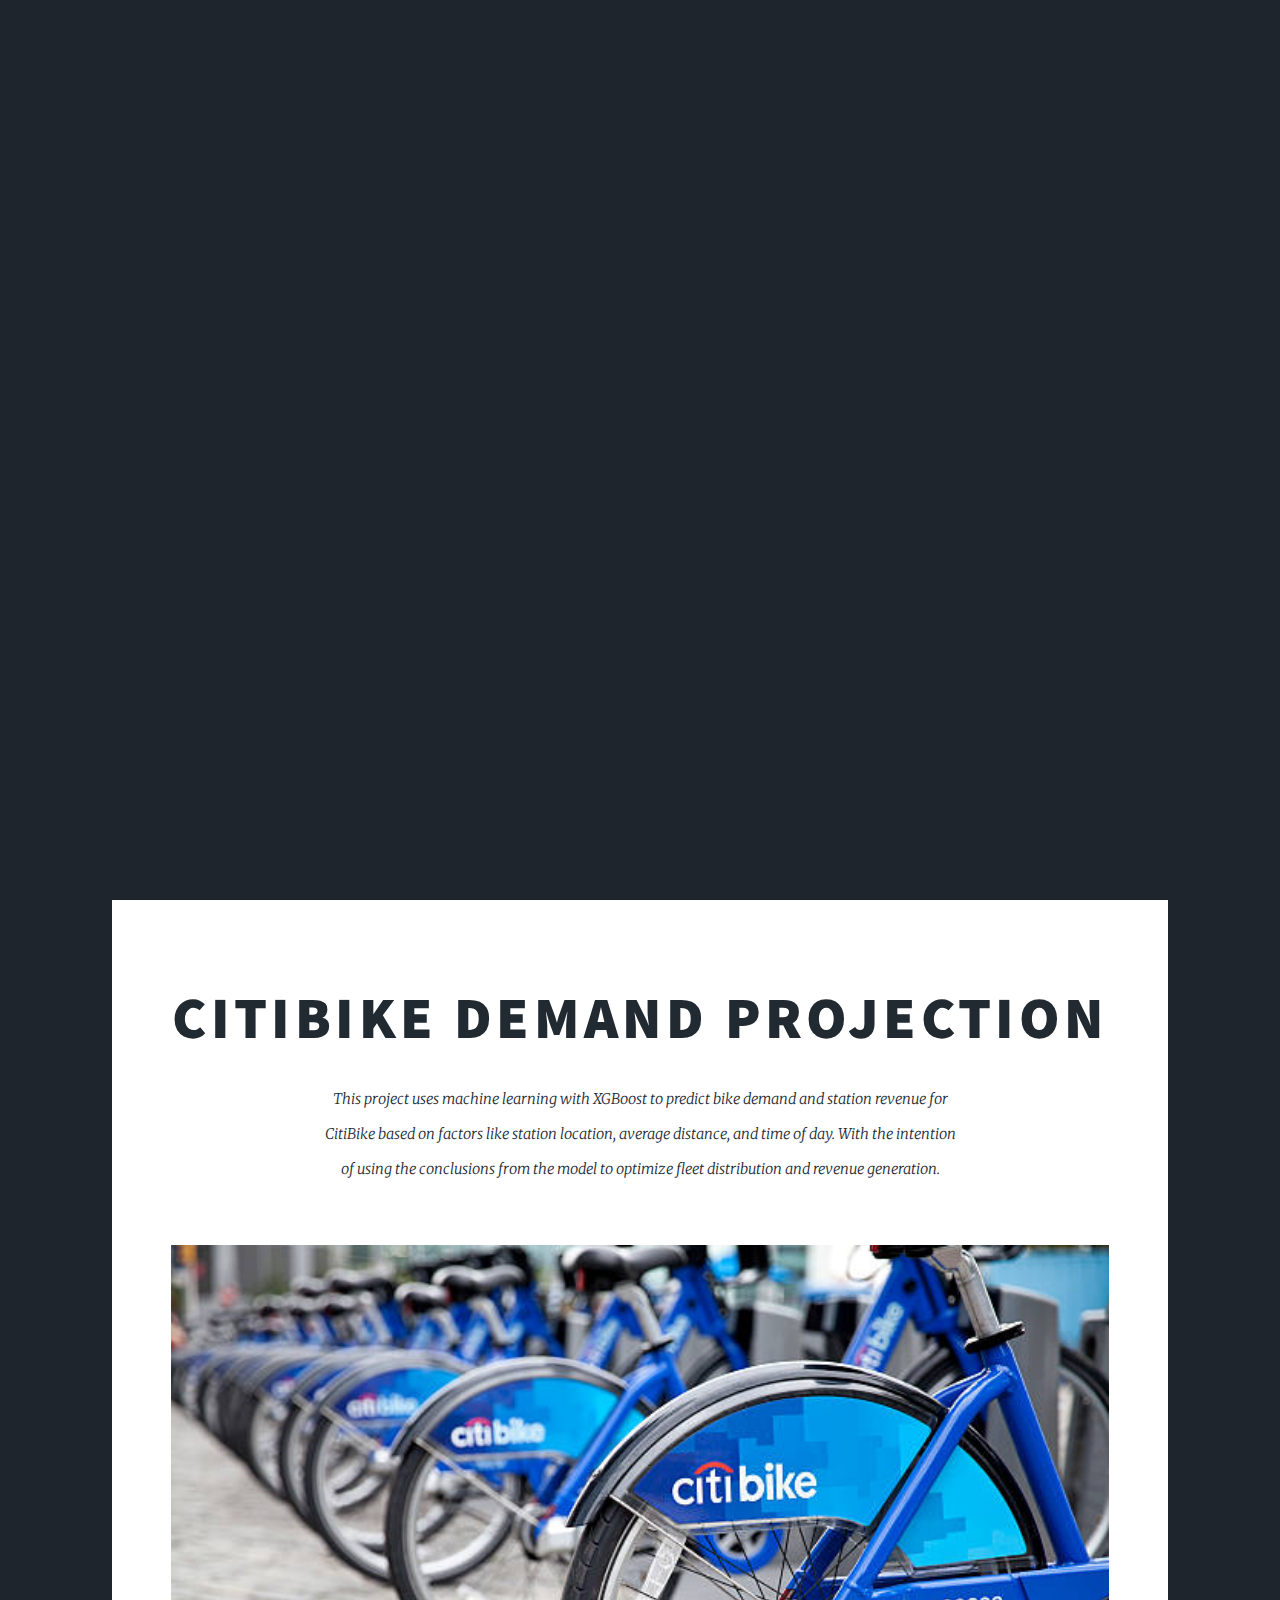
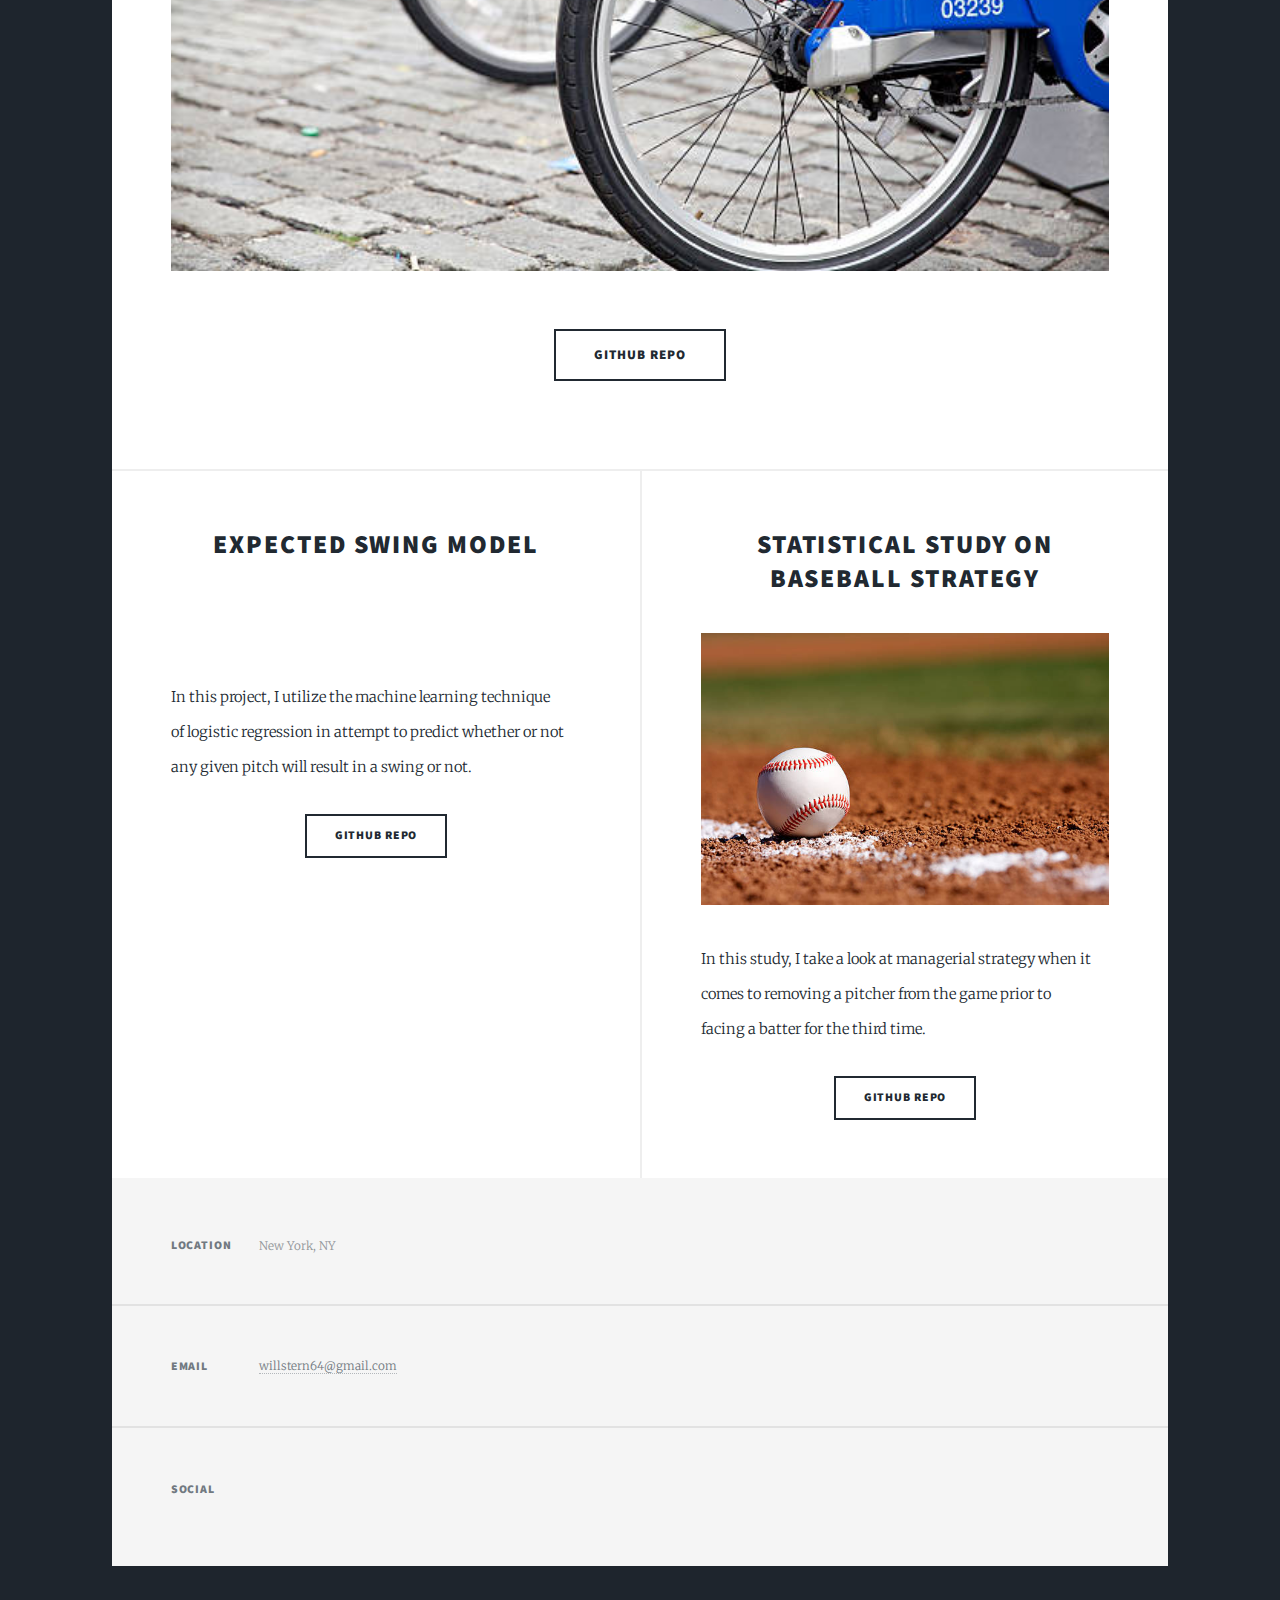
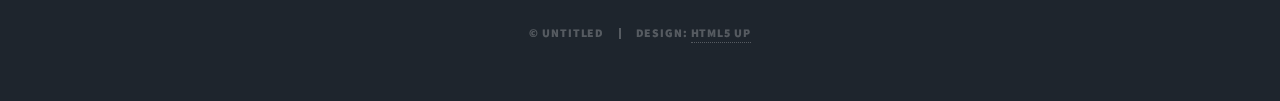
==== commit cb6ac5ce: "Added CitiBike Project" ====
--- a/index.html
+++ b/index.html
@@ -12,6 +12,17 @@
 		<meta name="viewport" content="width=device-width, initial-scale=1, user-scalable=no" />
 		<link rel="stylesheet" href="assets/css/main.css" />
 		<noscript><link rel="stylesheet" href="assets/css/noscript.css" /></noscript>
+
+		<!-- Google tag (gtag.js) -->
+		<script async src="https://www.googletagmanager.com/gtag/js?id=G-0Q7QDFH3GZ"></script>
+		<script>
+		window.dataLayer = window.dataLayer || [];
+		function gtag(){dataLayer.push(arguments);}
+		gtag('js', new Date());
+
+		gtag('config', 'G-0Q7QDFH3GZ');
+		</script>
+
 	</head>
 	<body class="is-preload">
 
@@ -51,18 +62,32 @@
 						<!-- Featured Post -->
 							<article class="post featured">
 								<header class="major">
-									<h2><a href="https://github.com/WillS-1/expected_swing_model">Expected Swing Model</a></h2>
-									<p>In this project, I utilize the machine learning technique of logistic regression<br />
-									in attempt to predict whether or not any given pitch will result in a swing or not.</p>
+									<h2><a href="assets/pdfs/CitiBike Project.pdf">CitiBike Demand Projection</a></h2>
+									<p>This project uses machine learning with XGBoost to predict bike demand and station revenue for<br />
+										CitiBike based on factors like station location, average distance, and time of day. With the intention<br />
+										of using the conclusions from the model to optimize fleet distribution and revenue generation.</p>
 								</header>
-								<a href="https://github.com/WillS-1/expected_swing_model" class="image main"><img src="images/pitcher_image_1.png" alt="" /></a>
+								<a href="assets/pdfs/CitiBike Project.pdf" class="image main"><img src="images/CitiBikeImage.jpg" alt="" /></a>
 								<ul class="actions special">
-									<li><a href="https://github.com/WillS-1/expected_swing_model" class="button large">GitHub Repo</a></li>
+									<li><a href="https://github.com/WillS-1/CitiBike" class="button large">GitHub Repo</a></li>
 								</ul>
 							</article>
 
 						<!-- Posts -->
 							<section class="posts">
+								<article class="post featured">
+									<header class="major">
+										<h2><a href="https://github.com/WillS-1/expected_swing_model">Expected Swing Model</a></h2>
+									</header>
+									<a href="https://github.com/WillS-1/expected_swing_model" class="image main"><img src="images/pitcher_image_1.png" alt="" /></a>
+									<p>In this project, I utilize the machine learning technique<br />
+										of logistic regression in attempt to predict whether or not<br />
+										any given pitch will result in a swing or not.</p>
+									<ul class="actions special">
+										<li><a href="https://github.com/WillS-1/expected_swing_model" class="button">GitHub Repo</a></li>
+									</ul>
+								</article>
+
 								<article>
 									<header>
 										<h2><a href="https://github.com/WillS-1/third-time-through-lineup">Statistical Study on<br />
